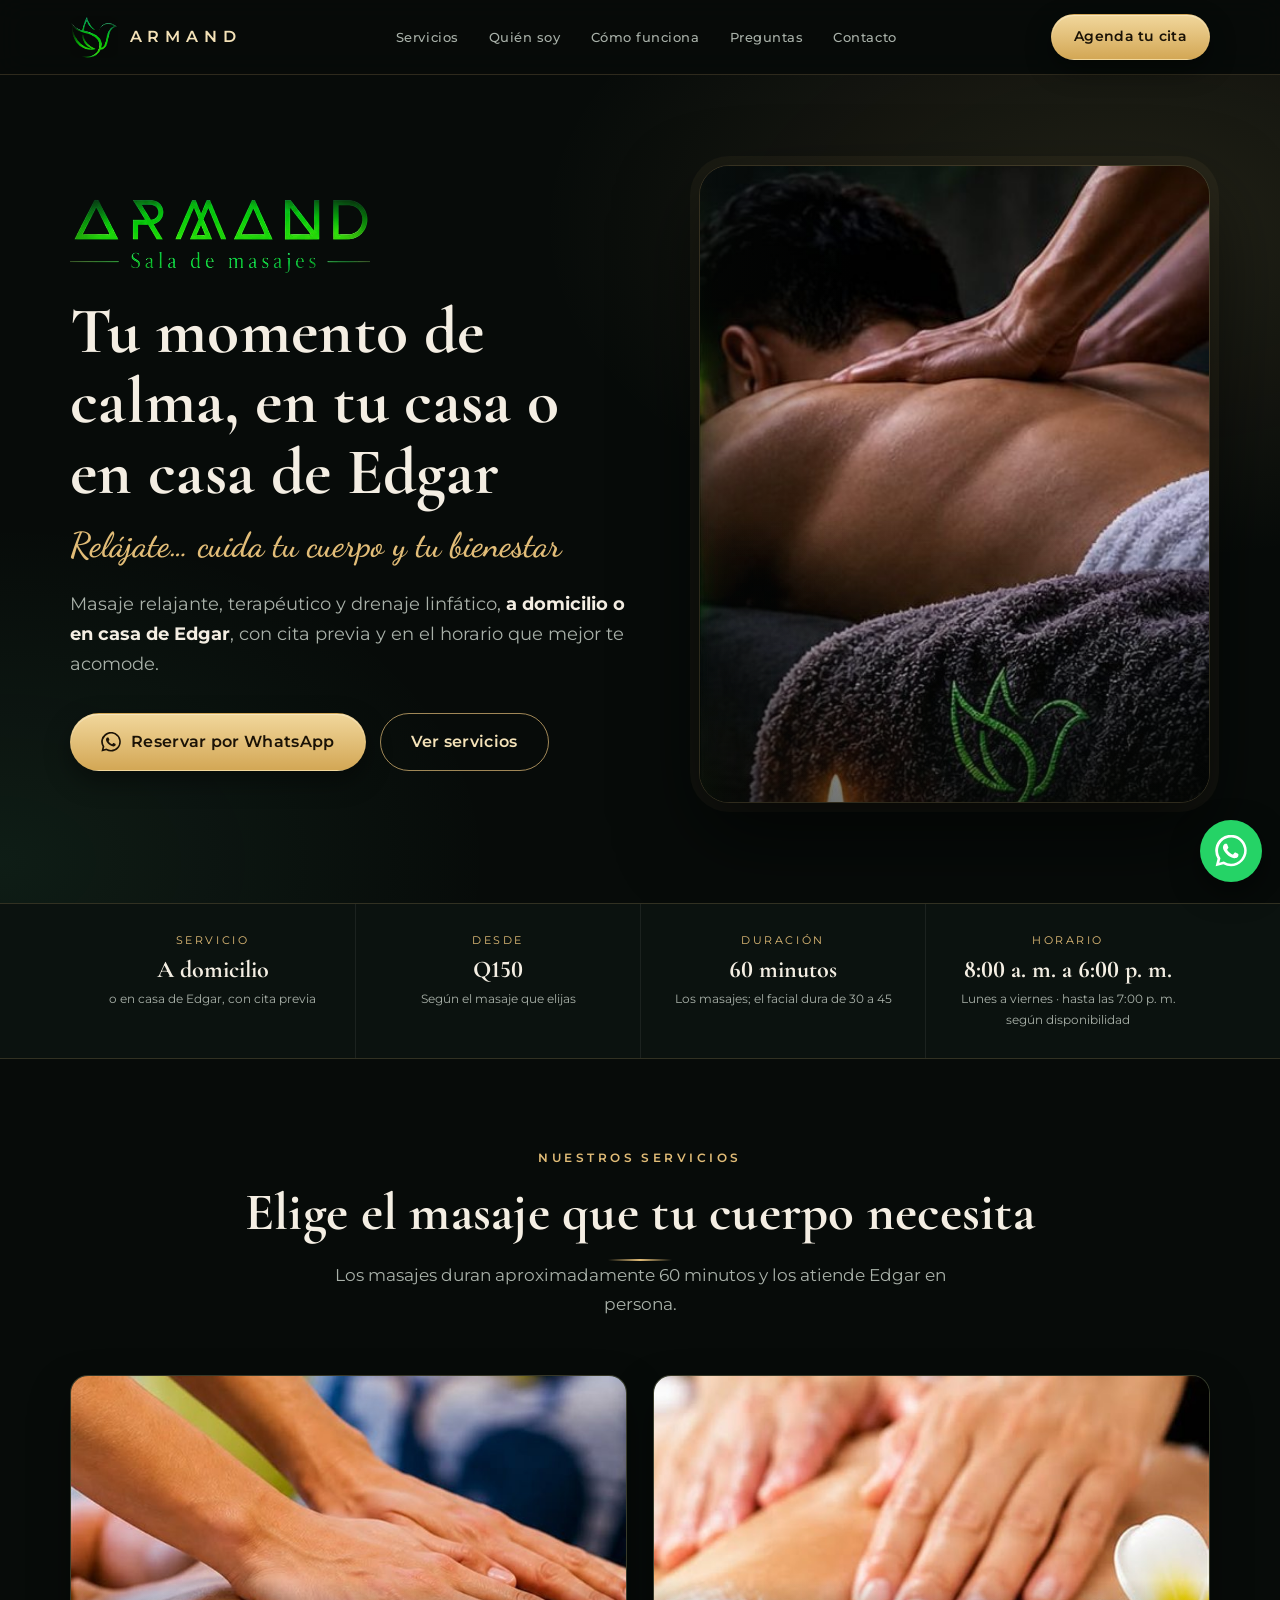
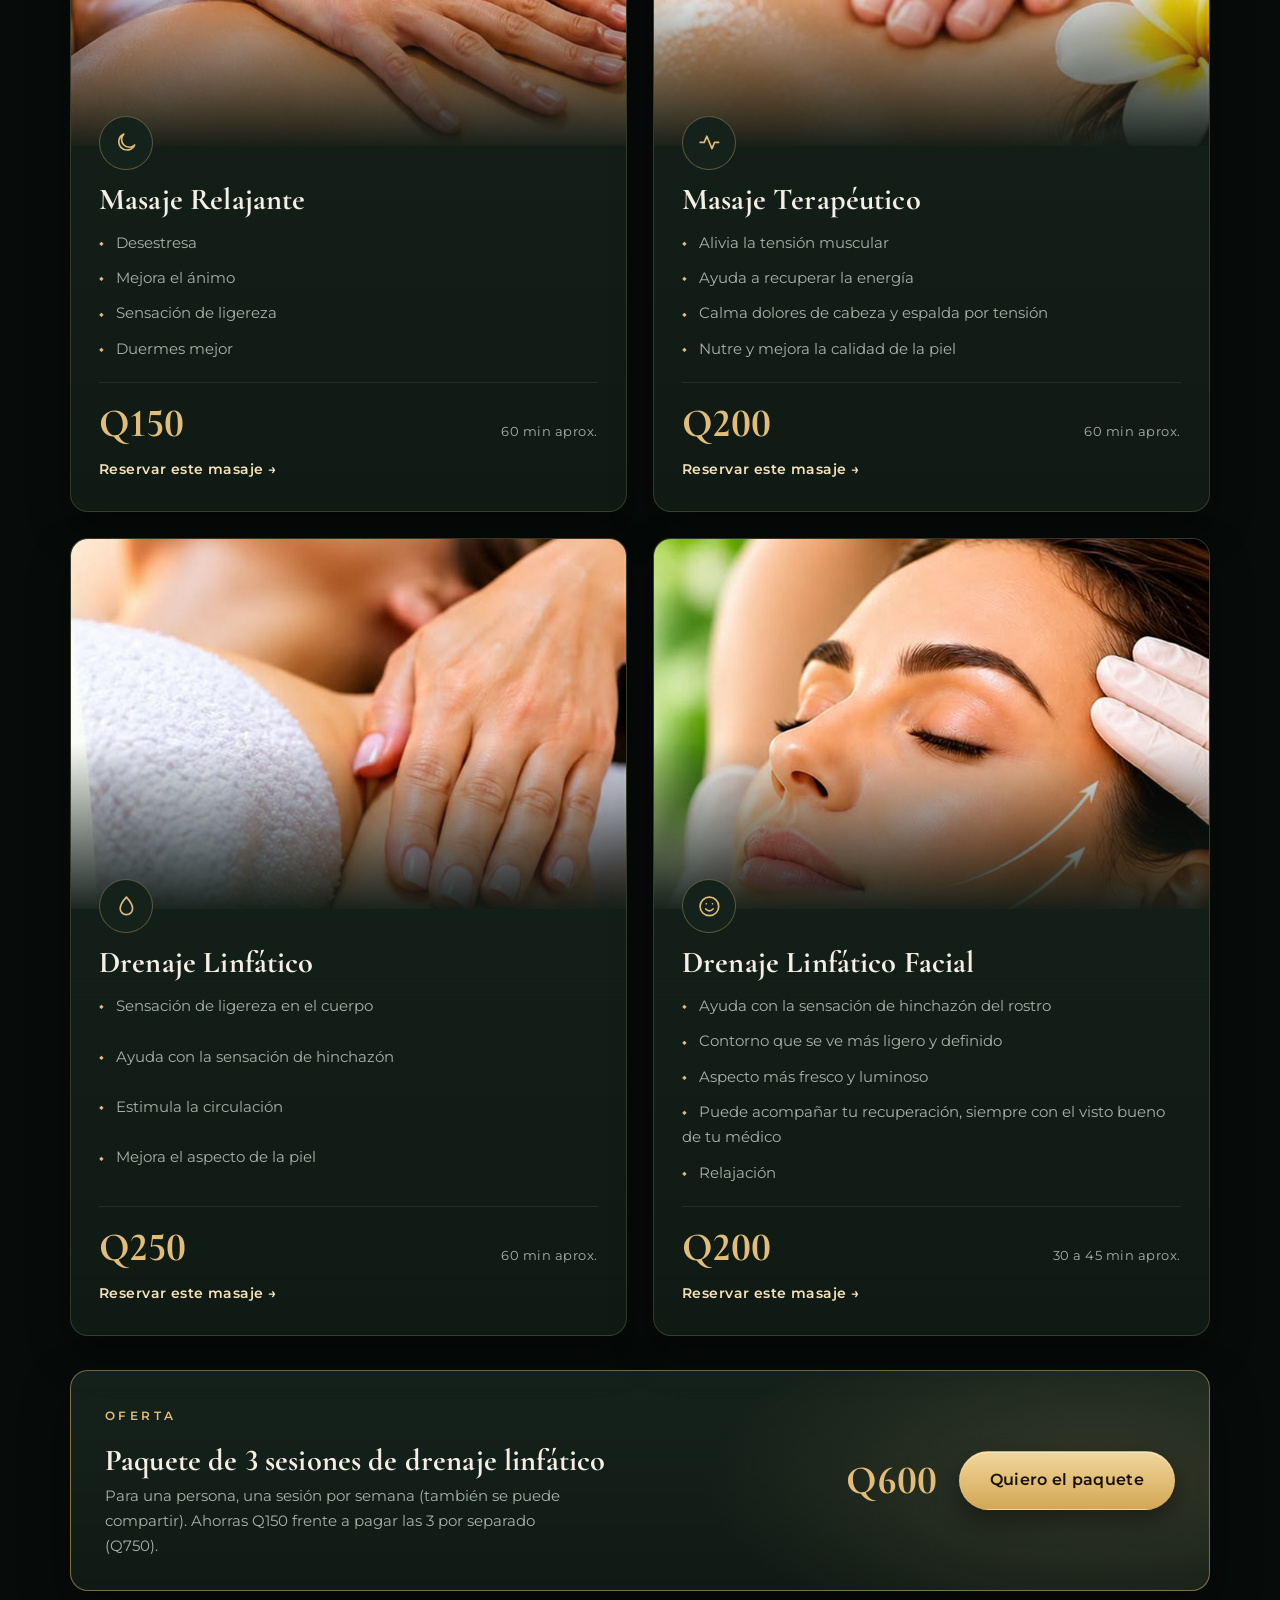
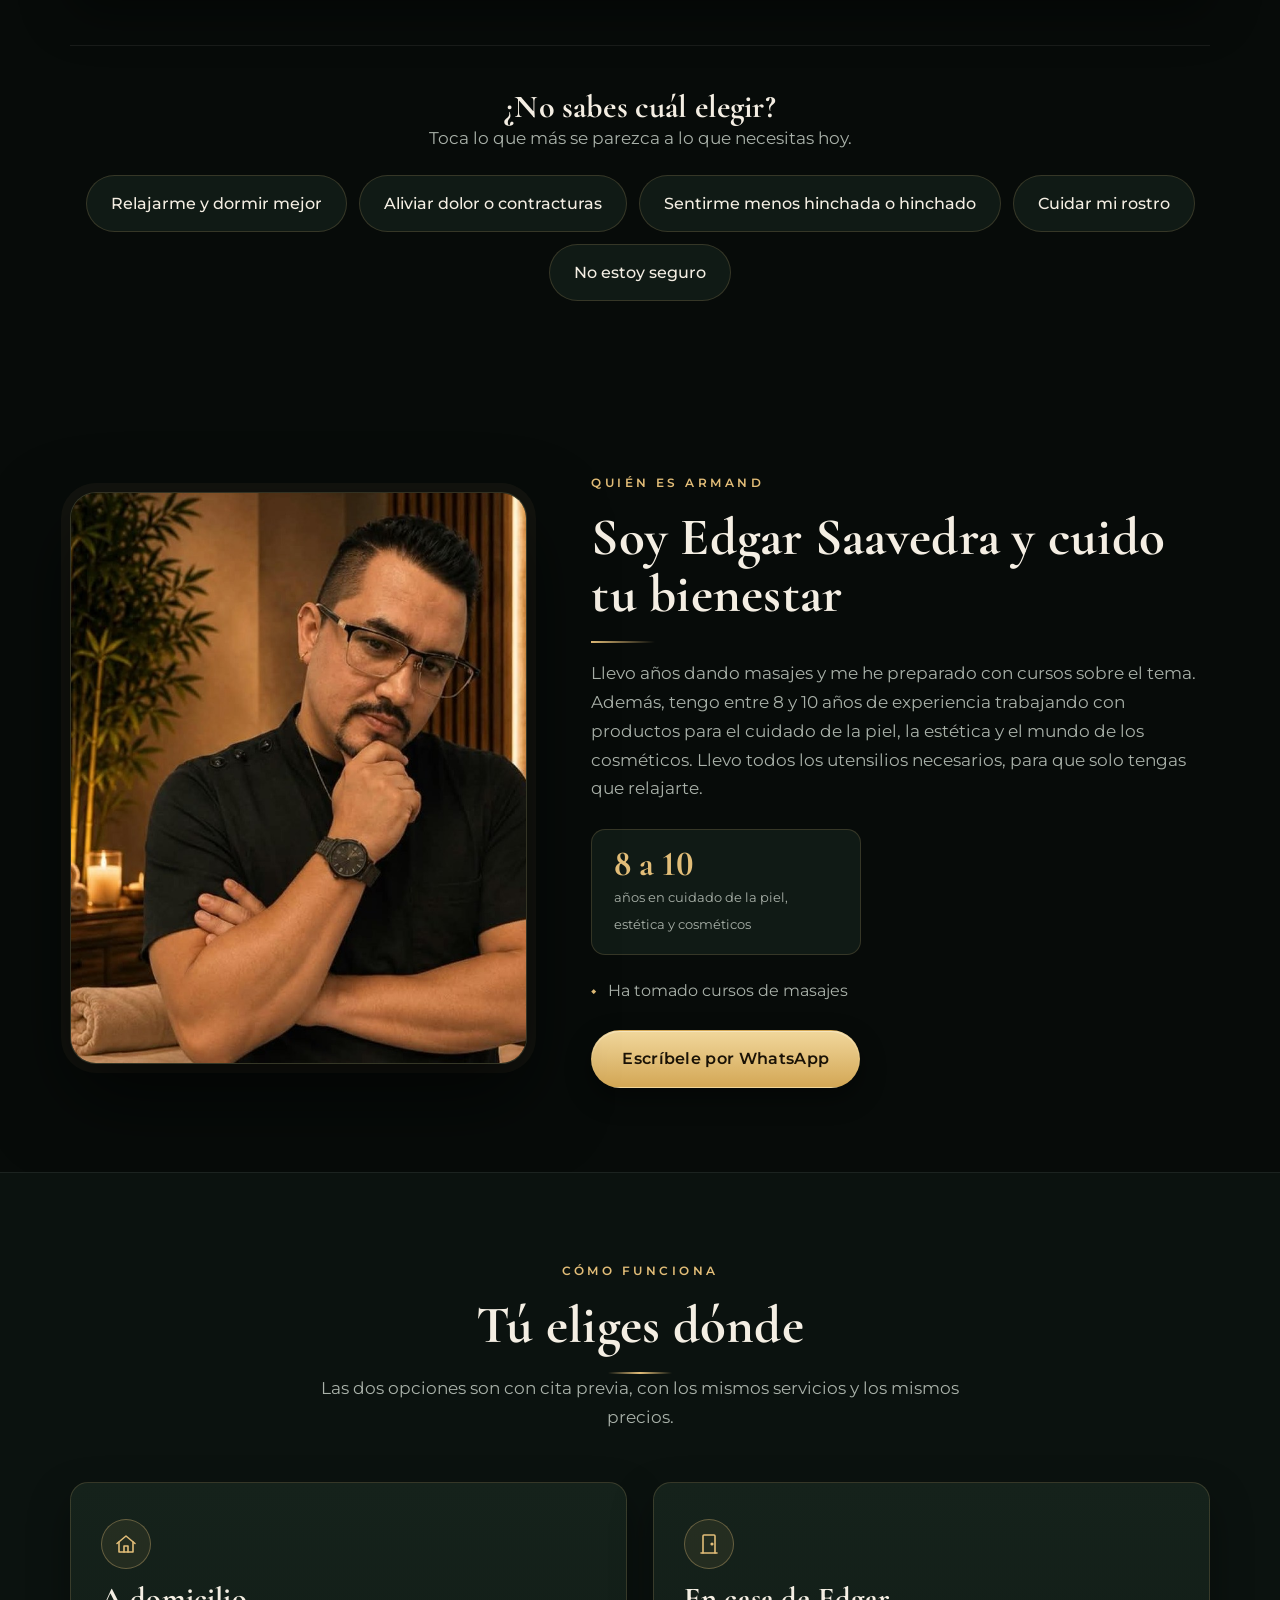
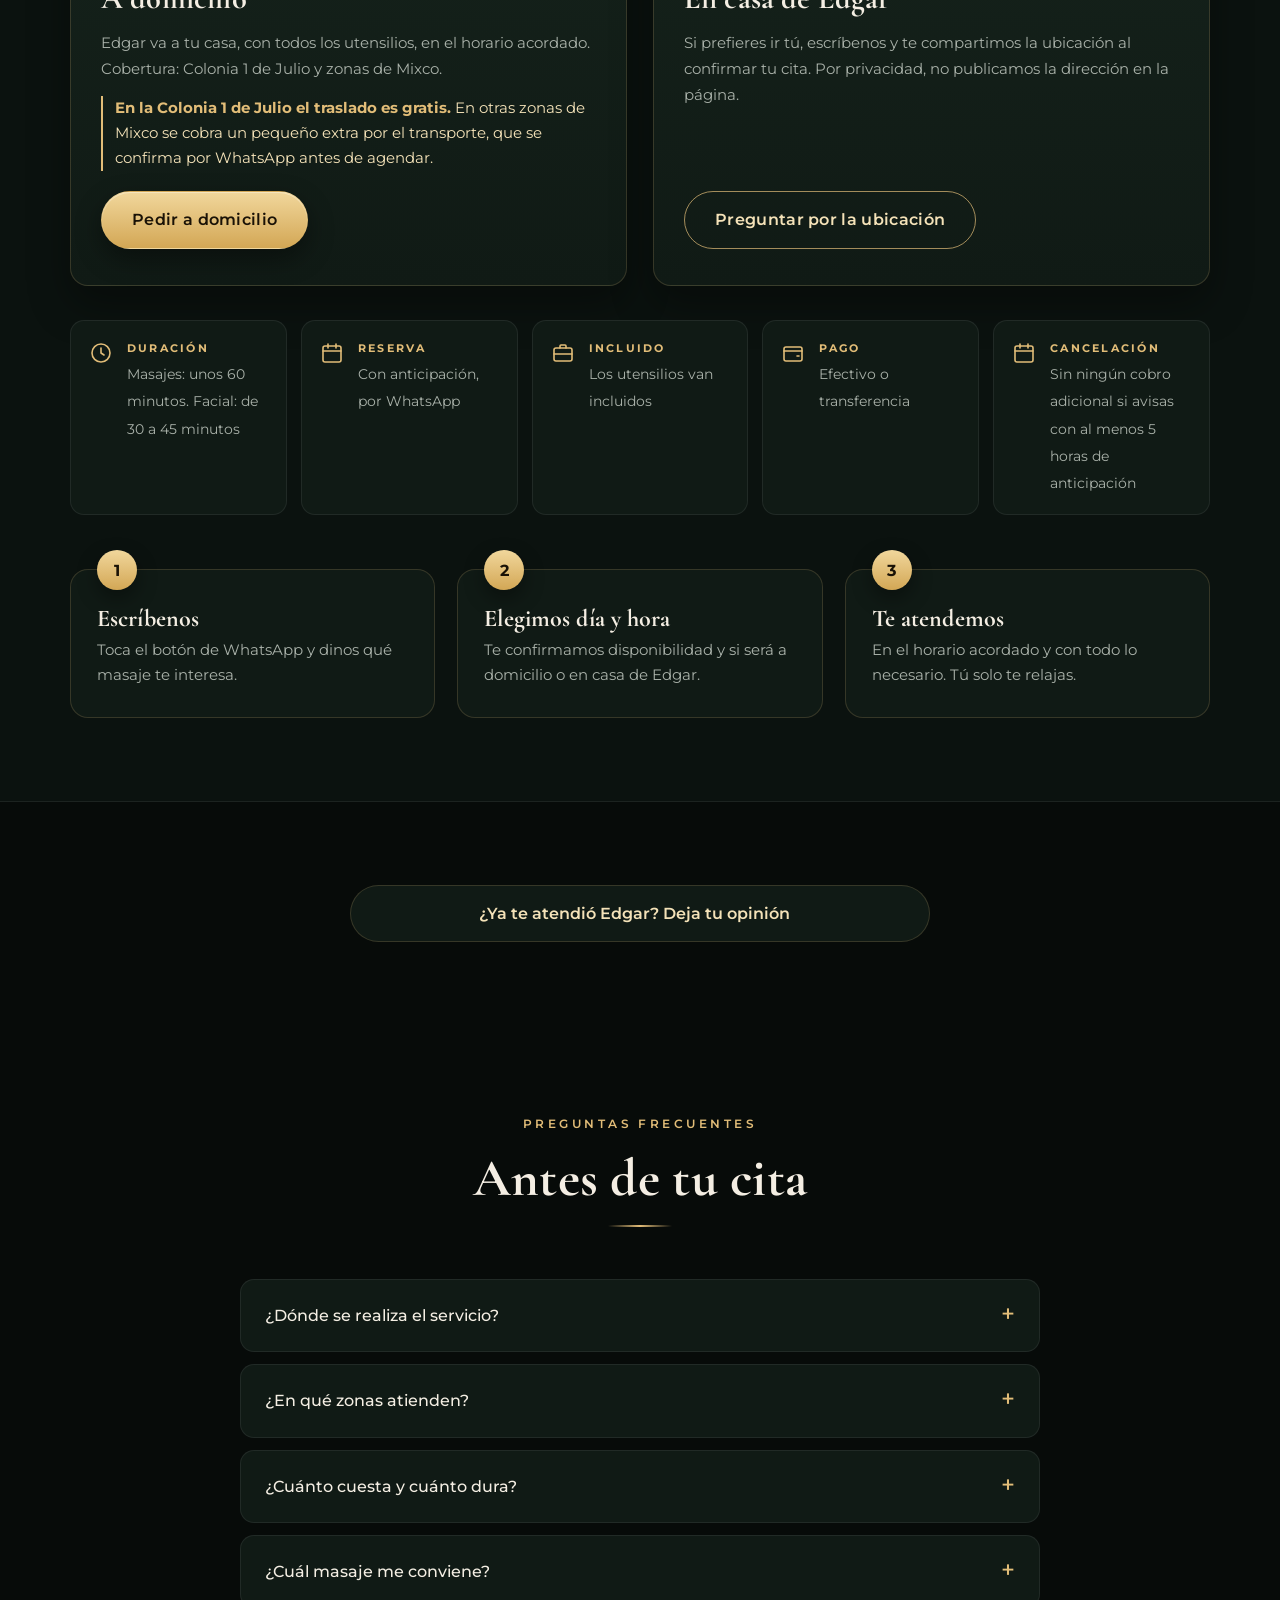
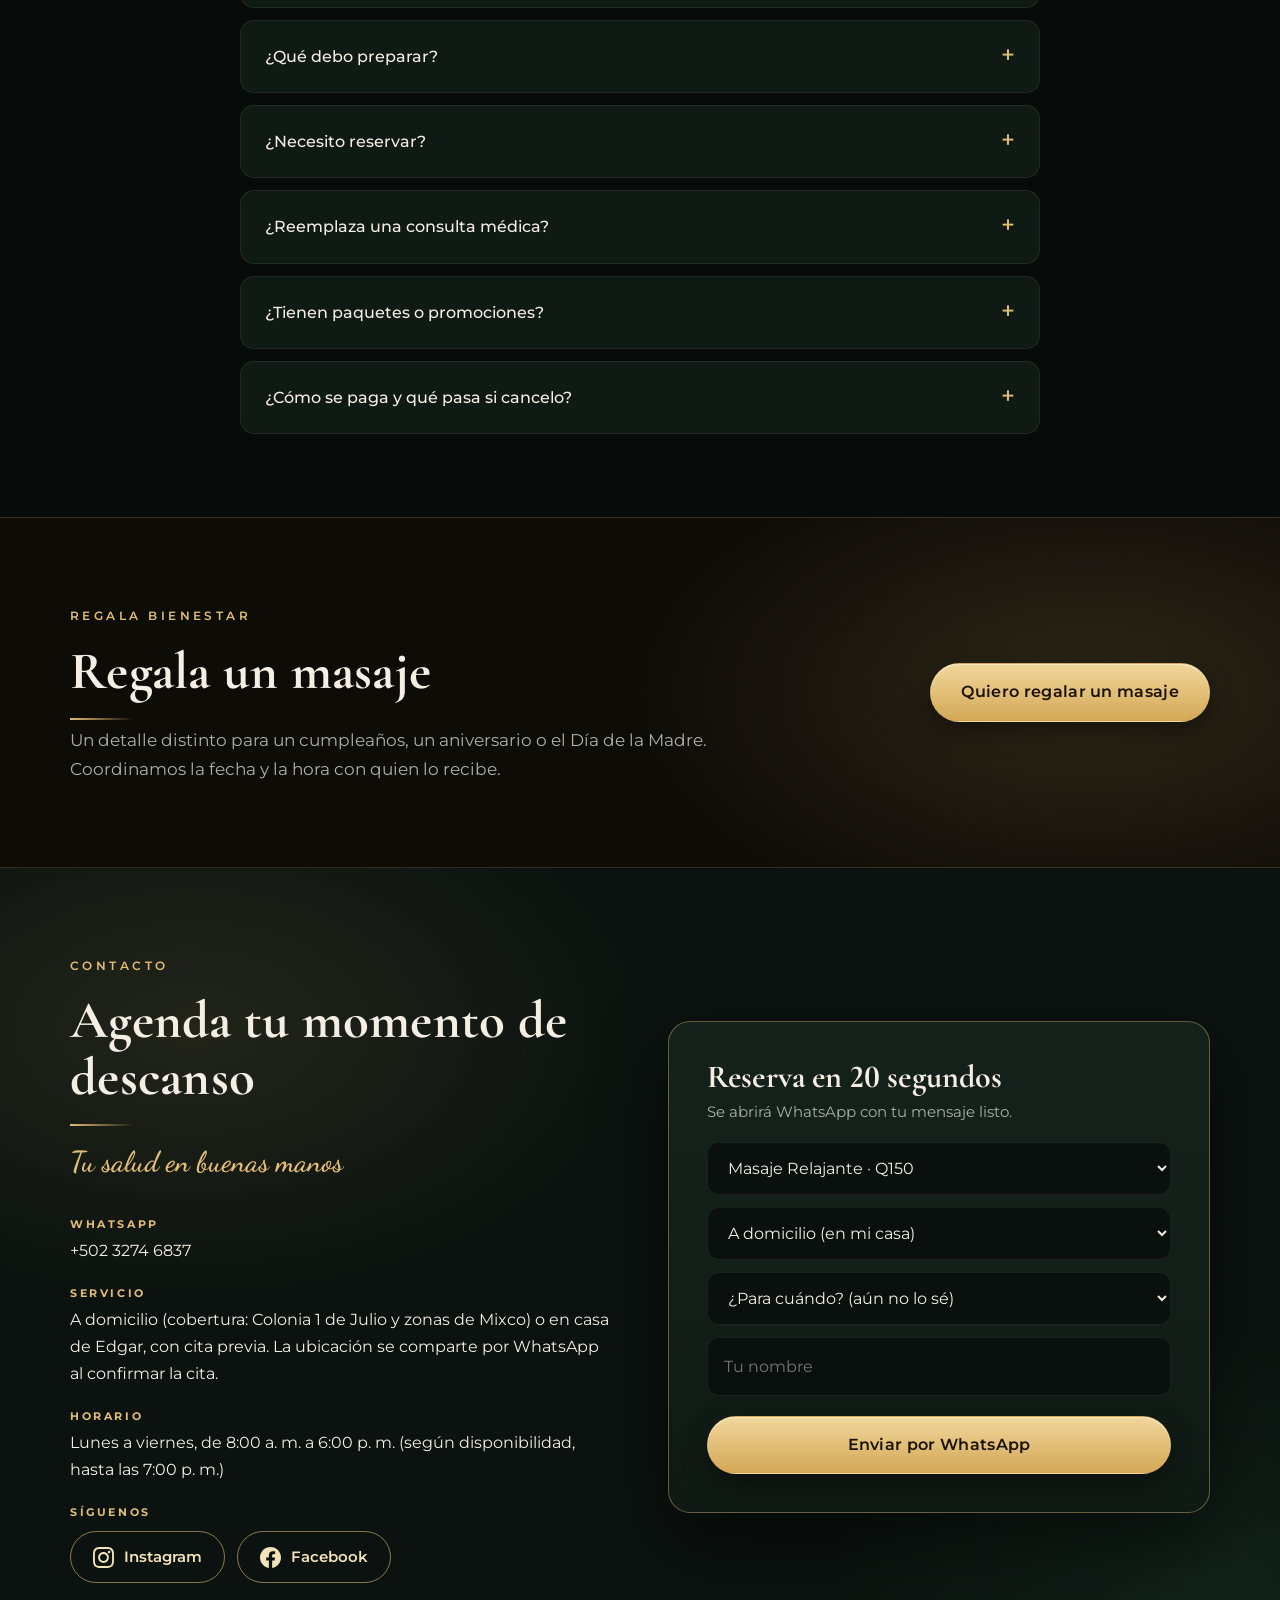
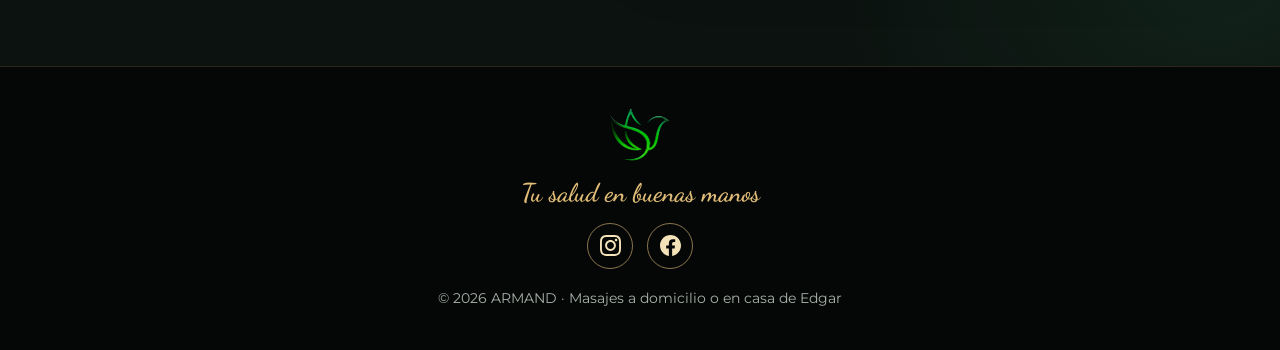
==== index.html @ 1c968908 "Direcciones del sitio para GitHub Pages" ====
<!doctype html>
<html lang="es">
<head>
<meta charset="utf-8">
<meta name="viewport" content="width=device-width, initial-scale=1">
<title>ARMAND | Masajes a domicilio en Mixco y Colonia 1 de Julio</title>
<meta name="description" content="Masaje relajante (Q150), terapéutico (Q200), drenaje linfático (Q250) y facial (Q200), a domicilio o en casa de Edgar, en Colonia 1 de Julio y zonas de Mixco. Con cita previa por WhatsApp.">
<meta name="theme-color" content="#070b09">
<meta property="og:type" content="website">
<meta property="og:title" content="ARMAND · Masajes a domicilio o en casa de Edgar">
<meta property="og:description" content="Relajante, terapéutico y drenaje linfático desde Q150. Colonia 1 de Julio y zonas de Mixco. Reserva por WhatsApp.">
<meta property="og:url" content="https://armandmasajes.github.io/">
<meta property="og:image" content="https://armandmasajes.github.io/fotos/og.jpg">
<meta property="og:image:width" content="1200">
<meta property="og:image:height" content="630">
<meta property="og:image:alt" content="ARMAND, masajes a domicilio o en casa de Edgar">
<meta name="twitter:card" content="summary_large_image">
<link rel="canonical" href="https://armandmasajes.github.io/">
<meta property="og:locale" content="es_GT">
<link rel="icon" href="fotos/logo-ave.png">
<link rel="preconnect" href="https://fonts.googleapis.com">
<link rel="preconnect" href="https://fonts.gstatic.com" crossorigin>
<link href="https://fonts.googleapis.com/css2?family=Cormorant+Garamond:wght@500;600;700&family=Dancing+Script:wght@500;600&family=Montserrat:wght@400;500;600;700&display=swap" rel="stylesheet">
<style>
:root{
  --fondo:#070b09; --fondo-2:#0b120f; --panel:#101a15; --panel-2:#15221b;
  --linea:rgba(226,189,120,.18); --linea-2:rgba(255,255,255,.07);
  --oro:#e2bd78; --oro-2:#b98a4b; --oro-claro:#f4e2b8; --verde:#5fd49a;
  --neon:#e2bd78; /* alias: los acentos ahora son dorados */
  --texto:#f4eee3; --suave:#a9b1a9; --radio:18px;
  --serif:'Cormorant Garamond',Georgia,serif;
}
*{box-sizing:border-box;margin:0;padding:0}
html{scroll-behavior:smooth}
body{font-family:'Montserrat',system-ui,sans-serif;color:var(--texto);background:radial-gradient(1200px 600px at 50% -10%,rgba(95,212,154,.07),transparent 60%),var(--fondo);line-height:1.7;-webkit-font-smoothing:antialiased}
img{max-width:100%;display:block}
a{color:inherit;text-decoration:none}
h1,h2,h3{font-family:var(--serif);font-weight:700;line-height:1.08;letter-spacing:.005em;color:var(--texto)}
h1{font-size:clamp(2.5rem,5.2vw,4.1rem)}
h2{font-size:clamp(2.1rem,4.6vw,3.3rem)}
h3{font-size:1.65rem}
.script{font-family:'Dancing Script',cursive;font-weight:600;color:var(--oro)}
.wrap{width:min(1140px,100% - 40px);margin-inline:auto}
section{padding:clamp(48px,6.5vw,84px) 0;position:relative}
.eyebrow{display:inline-block;font-size:.72rem;letter-spacing:.3em;text-transform:uppercase;color:var(--oro);font-weight:600;margin-bottom:16px}
.lead{color:var(--suave);font-size:1.06rem;max-width:58ch}
.centro{text-align:center}.centro .lead{margin-inline:auto}
h2::after{content:"";display:block;width:64px;height:2px;background:linear-gradient(90deg,var(--oro),transparent);margin-top:18px}
.centro h2::after{margin-inline:auto;background:linear-gradient(90deg,transparent,var(--oro),transparent)}

/* Botones */
.btn{display:inline-flex;align-items:center;gap:10px;padding:15px 30px;border-radius:999px;font-weight:600;font-size:.98rem;letter-spacing:.02em;border:1.5px solid transparent;cursor:pointer;transition:transform .2s,box-shadow .25s,background .2s,color .2s;font-family:inherit}
.btn:hover{transform:translateY(-2px)}
.btn-neon,.btn-gold{background:linear-gradient(180deg,#f1d79c,#d3a755);color:#1a1206;box-shadow:0 10px 26px rgba(0,0,0,.4),inset 0 1px 0 rgba(255,255,255,.35)}
.btn-neon:hover,.btn-gold:hover{box-shadow:0 14px 32px rgba(226,189,120,.3),inset 0 1px 0 rgba(255,255,255,.35)}
.btn-line{border-color:rgba(226,189,120,.7);color:var(--oro-claro);background:transparent}
.btn-line:hover{background:rgba(226,189,120,.12)}
.btn svg{width:20px;height:20px;fill:currentColor}

/* Encabezado */
header{position:sticky;top:0;z-index:50;background:rgba(7,11,9,.86);backdrop-filter:blur(14px);border-bottom:1px solid var(--linea)}
.nav{display:flex;align-items:center;justify-content:space-between;height:74px}
.marca{display:flex;align-items:center;gap:12px}
.marca img{height:42px;width:auto}
.marca b{font-size:1rem;font-weight:600;letter-spacing:.36em;color:var(--oro-claro)}
nav ul{display:flex;gap:30px;list-style:none;font-size:.84rem;font-weight:500;letter-spacing:.04em}
nav a{color:var(--suave);transition:color .2s}
nav a:hover{color:var(--oro-claro)}
.nav .btn{padding:10px 22px;font-size:.85rem}
nav a{white-space:nowrap}
@media(max-width:1120px){nav ul{display:none}}
@media(max-width:860px){.marca b{font-size:.9rem}}

/* Hero */
.hero{overflow:hidden;padding-top:clamp(48px,7vw,100px);padding-bottom:clamp(56px,8vw,100px);background:
  radial-gradient(900px 520px at 88% 18%,rgba(226,189,120,.13),transparent 65%),
  radial-gradient(700px 480px at 0% 95%,rgba(95,212,154,.09),transparent 70%),var(--fondo)}
.hero-grid{display:grid;grid-template-columns:1.05fr .95fr;gap:clamp(32px,5vw,72px);align-items:center}
.hero .nombre,.marca img,footer img{mix-blend-mode:screen;filter:brightness(.82) contrast(1.5);-webkit-mask-image:radial-gradient(ellipse 72% 72% at 50% 50%,#000 55%,transparent 100%);mask-image:radial-gradient(ellipse 72% 72% at 50% 50%,#000 55%,transparent 100%)}
.hero .nombre{width:min(300px,72%);margin-bottom:20px}
.hero h1{margin-bottom:16px}
.hero .script{font-size:clamp(1.5rem,3.2vw,2.15rem);line-height:1.25;margin:0 0 22px}
.hero .lead{margin-bottom:34px;font-size:1.1rem}
.cta-row{display:flex;flex-wrap:wrap;gap:14px}
.hero-foto{position:relative;border-radius:30px;overflow:hidden;border:1px solid var(--linea);box-shadow:0 34px 80px rgba(0,0,0,.6),0 0 0 9px rgba(226,189,120,.05);aspect-ratio:4/5}
.hero-foto img{width:100%;height:100%;object-fit:cover;object-position:center top}
.hero-foto::after{content:"";position:absolute;inset:0;background:linear-gradient(180deg,transparent 55%,rgba(7,11,9,.55)),linear-gradient(90deg,rgba(7,11,9,.4),transparent 30%)}
@media(max-width:860px){.hero-grid{grid-template-columns:1fr}.hero-foto{max-width:440px;margin-inline:auto;aspect-ratio:1/1}
  .hero{padding-top:28px}.hero .nombre{width:170px;margin-bottom:10px}.hero h1{font-size:2.15rem;margin-bottom:10px}
  .hero .script{font-size:1.35rem;margin-bottom:12px}.hero .lead{font-size:1rem;margin-bottom:22px}}

/* Franja de datos clave */
.franja{padding:0;background:var(--fondo-2);border-block:1px solid var(--linea)}
.franja-grid{display:grid;grid-template-columns:repeat(4,1fr)}
.franja-item{padding:28px 20px;text-align:center;border-left:1px solid var(--linea-2)}
.franja-item:first-child{border-left:0}
.franja-item small{display:block;font-size:.66rem;letter-spacing:.24em;text-transform:uppercase;color:var(--oro);margin-bottom:6px}
.franja-item b{display:block;font-family:var(--serif);font-size:1.5rem;font-weight:700;color:var(--texto);line-height:1.15}
.franja-item span{display:block;font-size:.78rem;color:var(--suave);margin-top:4px}
/* números normales (no de "libro antiguo") en la tipografía de títulos */
h1,h2,h3,.precio,.franja-item b,.ben .n,.ben b,.res-num,.quien-datos b,.resena p{font-variant-numeric:lining-nums;font-feature-settings:"lnum" 1}
@media(max-width:760px){.franja-grid{grid-template-columns:repeat(2,1fr)}.franja-item:nth-child(3){border-left:0}.franja-item:nth-child(n+3){border-top:1px solid var(--linea-2)}}

/* Servicios */
.servicios{display:grid;grid-template-columns:repeat(auto-fit,minmax(290px,1fr));gap:26px;margin-top:56px;text-align:left}
.card{background:linear-gradient(180deg,var(--panel-2),var(--panel));border:1px solid var(--linea);border-radius:var(--radio);padding:36px 30px;display:flex;flex-direction:column;gap:14px;box-shadow:0 18px 40px rgba(0,0,0,.35);transition:transform .3s,box-shadow .3s,border-color .3s}
.card:hover{transform:translateY(-6px);border-color:rgba(226,189,120,.55);box-shadow:0 28px 56px rgba(0,0,0,.5)}
.card .ico{width:54px;height:54px;border-radius:50%;background:rgba(226,189,120,.08);border:1px solid rgba(226,189,120,.35);display:grid;place-items:center;font-size:1.5rem}
.card h3{font-size:1.9rem}
.card ul{list-style:none;display:grid;gap:10px;color:var(--suave);font-size:.93rem;flex:1}
.card li::before{content:"◆";color:var(--oro);font-size:.5rem;margin-right:12px;vertical-align:middle}
.pie-card{display:flex;align-items:flex-end;justify-content:space-between;gap:12px;border-top:1px solid var(--linea-2);padding-top:20px;margin-top:6px}
.precio{font-family:var(--serif);font-size:2.5rem;font-weight:700;color:var(--oro);line-height:1}
.dur{font-size:.8rem;color:var(--suave);letter-spacing:.04em}
.card .reservar{color:var(--oro-claro);font-weight:600;font-size:.9rem;letter-spacing:.03em}
.card .reservar:hover{color:var(--oro)}
.nota{margin-top:34px;color:var(--suave);font-size:.92rem}

/* Dónde te atendemos */
.donde-grid{display:grid;grid-template-columns:repeat(auto-fit,minmax(300px,1fr));gap:26px;margin-top:50px;text-align:left}
.donde-grid .card p{color:var(--suave);font-size:.95rem;flex:1}
.donde-grid .btn{align-self:flex-start;margin-top:6px}
/* Selector, regalo */
[hidden]{display:none !important}
.sr{position:absolute;width:1px;height:1px;overflow:hidden;clip:rect(0 0 0 0);white-space:nowrap}
.oculto{position:absolute;left:-9999px;height:0;overflow:hidden}
.suave{color:var(--suave)}
.eyebrow-oro{color:var(--oro)}
.quiz{background:var(--fondo-2);border-block:1px solid var(--linea-2)}
.quiz-opciones{display:flex;flex-wrap:wrap;gap:12px;justify-content:center;margin-top:34px}
.quiz-btn{font:inherit;font-weight:500;color:var(--texto);background:var(--panel);border:1px solid var(--linea);border-radius:999px;padding:14px 24px;cursor:pointer;transition:border-color .2s,background .2s,color .2s,transform .2s}
.quiz-btn:hover{border-color:var(--oro);transform:translateY(-2px)}
.quiz-btn[aria-pressed="true"]{background:rgba(226,189,120,.14);border-color:var(--oro);color:var(--oro-claro)}
.quiz-resultado{max-width:540px;margin:32px auto 0;text-align:left;background:linear-gradient(180deg,var(--panel-2),var(--panel));border:1px solid rgba(226,189,120,.45);border-radius:var(--radio);padding:30px;display:grid;gap:12px;box-shadow:0 24px 50px rgba(0,0,0,.45)}
.q-rec{font-size:.7rem;letter-spacing:.26em;text-transform:uppercase;color:var(--oro);font-weight:600}
.quiz-resultado h3{font-size:2rem}
.quiz-resultado p,.quiz-resultado small{color:var(--suave)}
.quiz-resultado small{font-size:.8rem}
.quiz-resultado .btn{justify-self:start}
.regalo{background:radial-gradient(700px 380px at 85% 50%,rgba(226,189,120,.15),transparent 65%),#0e0c07;border-block:1px solid var(--linea)}
.regalo-caja{display:flex;align-items:center;justify-content:space-between;gap:34px;flex-wrap:wrap}
.regalo-caja .lead{margin-top:6px}

/* Galería */
.galeria{background:linear-gradient(180deg,var(--fondo),#0d0f0a 55%,var(--fondo-2))}
.fotos{display:grid;grid-template-columns:repeat(auto-fit,minmax(250px,1fr));gap:22px;margin-top:50px}
.fotos button{border:1px solid var(--linea);border-radius:var(--radio);overflow:hidden;background:none;cursor:zoom-in;padding:0;box-shadow:0 18px 40px rgba(0,0,0,.4);transition:transform .3s,border-color .3s,box-shadow .3s}
.fotos button:hover{transform:translateY(-5px);border-color:rgba(226,189,120,.55);box-shadow:0 26px 52px rgba(0,0,0,.55)}
.fotos img{width:100%;aspect-ratio:1/1;object-fit:cover}
dialog{border:none;background:transparent;max-width:min(92vw,640px);margin:auto;padding:0}
dialog::backdrop{background:rgba(0,0,0,.9)}
dialog img{width:100%;border-radius:var(--radio);box-shadow:0 0 70px rgba(226,189,120,.25)}
dialog button{position:absolute;top:-14px;right:-6px;width:42px;height:42px;border-radius:50%;border:none;background:var(--oro);color:#1a1206;font-size:1.4rem;font-weight:700;cursor:pointer}

/* Quién es ARMAND (se muestra solo si hay datos) */
.quien-grid{display:grid;grid-template-columns:.85fr 1.15fr;gap:clamp(30px,5vw,72px);align-items:center}
.quien-foto{aspect-ratio:4/5;border-radius:26px;border:1px solid var(--linea);box-shadow:0 34px 80px rgba(0,0,0,.6),0 0 0 9px rgba(226,189,120,.05);background:linear-gradient(160deg,var(--panel),var(--fondo-2));overflow:hidden;position:relative}
.quien-foto img{position:absolute;inset:0;width:100%;height:100%;object-fit:cover}
.quien-datos{display:flex;flex-wrap:wrap;gap:14px;margin-top:26px}
.quien-datos div{background:var(--panel);border:1px solid var(--linea);border-radius:14px;padding:16px 22px;min-width:130px;max-width:270px}
.quien-datos b{display:block;font-family:var(--serif);font-size:2.2rem;color:var(--oro);line-height:1.05}
.quien-datos span{font-size:.8rem;color:var(--suave)}
.quien-lista{list-style:none;margin-top:22px;display:grid;gap:10px;color:var(--suave)}
.quien-lista li::before{content:"◆";color:var(--oro);font-size:.55rem;margin-right:12px;vertical-align:middle}
@media(max-width:860px){.quien-grid{grid-template-columns:1fr}.quien-foto{width:100%;max-width:360px;margin-inline:auto}}

/* Por qué */
.ben-grid{display:grid;grid-template-columns:repeat(auto-fit,minmax(230px,1fr));gap:36px;margin-top:54px;text-align:left}
.ben{padding-top:22px;border-top:1px solid var(--linea)}
.ben .n{font-family:var(--serif);font-size:3rem;font-weight:700;color:var(--oro);line-height:1}
.ben b{display:block;font-family:var(--serif);font-size:1.6rem;margin:10px 0 6px}
.ben p{font-size:.93rem;color:var(--suave)}

/* Pasos */
#como{background:var(--fondo-2);border-block:1px solid var(--linea-2)}
.pasos{display:grid;grid-template-columns:repeat(auto-fit,minmax(240px,1fr));gap:28px;margin-top:56px;text-align:left;counter-reset:p}
.paso{position:relative;padding:36px 26px 28px;background:var(--panel);border:1px solid var(--linea);border-radius:var(--radio)}
.paso::before{counter-increment:p;content:counter(p);position:absolute;top:-20px;left:26px;width:40px;height:40px;border-radius:50%;background:linear-gradient(180deg,#f1d79c,#d3a755);color:#1a1206;display:grid;place-items:center;font-weight:700;box-shadow:0 8px 20px rgba(0,0,0,.4)}
.paso h3{font-size:1.5rem;margin-bottom:6px}
.paso p{color:var(--suave);font-size:.93rem}

/* Opiniones */
.resumen{display:flex;align-items:center;justify-content:center;gap:18px;margin:34px 0 8px;text-align:left}
.res-num{font-family:var(--serif);font-size:4rem;font-weight:700;color:var(--oro);line-height:1}
.res-estrellas{color:var(--oro);letter-spacing:3px;font-size:1.2rem}
.res-total{color:var(--suave);font-size:.9rem}
.resenas-lista{display:grid;grid-template-columns:repeat(auto-fit,minmax(270px,1fr));gap:20px;margin-top:28px;text-align:left}
.resena{background:var(--panel);border:1px solid var(--linea);border-radius:var(--radio);padding:26px}
.resena p{margin:10px 0;font-family:var(--serif);font-size:1.3rem;line-height:1.35}
.resena small{color:var(--suave)}
.resena-caja{max-width:580px;margin:50px auto 0;background:linear-gradient(180deg,var(--panel-2),var(--panel));border:1px solid var(--linea);border-radius:var(--radio);padding:34px;text-align:left;box-shadow:0 24px 50px rgba(0,0,0,.4)}
.resena-caja h3{font-size:1.9rem}
.resena-caja form{margin-top:20px;display:grid;gap:18px}
.resena-caja fieldset{border:0;padding:0}
.resena-caja legend{font-weight:600;font-size:.86rem;letter-spacing:.04em;margin-bottom:8px}
.estrellas-input{display:flex;flex-direction:row-reverse;justify-content:flex-end;gap:4px}
.estrellas-input input{position:absolute;opacity:0;pointer-events:none}
.estrellas-input label{font-size:2.3rem;line-height:1;color:#35403a;cursor:pointer;transition:color .15s,transform .15s}
.estrellas-input label:hover,.estrellas-input label:hover ~ label,.estrellas-input input:checked ~ label{color:var(--oro)}
.estrellas-input label:hover{transform:scale(1.15)}
.estrellas-input input:focus-visible + label{outline:3px solid var(--oro);outline-offset:3px;border-radius:6px}
.campo{display:grid;gap:6px;font-weight:600;font-size:.86rem;letter-spacing:.04em}
.campo input,.campo textarea{font:inherit;font-weight:400;letter-spacing:0;color:var(--texto);background:#09100d;border:1px solid var(--linea-2);border-radius:12px;padding:14px 16px;resize:vertical;transition:border-color .2s}
.campo input:focus,.campo textarea:focus{outline:none;border-color:var(--oro)}
#resMsg{min-height:1.4em;font-size:.92rem}
#resMsg.ok{color:var(--verde)}
#resMsg.error{color:#ffb4a8}
.resena-caja .btn-line{margin-top:14px}

/* FAQ */
.faq{max-width:800px;margin:52px auto 0;display:grid;gap:12px;text-align:left}
details{background:var(--panel);border:1px solid var(--linea-2);border-radius:14px;padding:4px 24px;transition:border-color .2s}
details[open],details:hover{border-color:var(--linea)}
summary{cursor:pointer;font-weight:500;padding:18px 0;list-style:none;display:flex;justify-content:space-between;gap:16px}
summary::-webkit-details-marker{display:none}
summary::after{content:"+";font-size:1.5rem;color:var(--oro);line-height:1}
details[open] summary::after{content:"–"}
details p{padding:0 0 20px;color:var(--suave);font-size:.95rem}

/* Contacto */
.contacto{background:radial-gradient(700px 420px at 15% 20%,rgba(226,189,120,.11),transparent 65%),radial-gradient(600px 400px at 95% 90%,rgba(95,212,154,.08),transparent 65%),var(--fondo-2)}
.contacto-grid{display:grid;grid-template-columns:1fr 1fr;gap:56px;align-items:center}
.datos{display:grid;gap:20px;margin-top:28px}
.datos b{display:block;font-size:.68rem;letter-spacing:.24em;text-transform:uppercase;color:var(--oro);margin-bottom:3px}
.caja-reserva{background:linear-gradient(180deg,var(--panel-2),var(--panel));border:1px solid rgba(226,189,120,.4);border-radius:22px;padding:38px;box-shadow:0 30px 70px rgba(0,0,0,.5)}
.caja-reserva h3{font-size:2rem}
.caja-reserva p{color:var(--suave);font-size:.93rem;margin:6px 0 4px}
.caja-reserva select,.caja-reserva input{width:100%;padding:15px 16px;border-radius:12px;border:1px solid var(--linea-2);background:#09100d;font:inherit;color:var(--texto);margin-top:12px}
.caja-reserva select:focus,.caja-reserva input:focus{outline:none;border-color:var(--oro)}
.caja-reserva .btn{width:100%;justify-content:center;margin-top:20px}
@media(max-width:860px){.contacto-grid{grid-template-columns:1fr}}
.redes-grandes{display:flex;flex-wrap:wrap;gap:12px;margin-top:10px}
.redes-grandes a{display:inline-flex;align-items:center;gap:10px;padding:12px 22px;border:1.5px solid rgba(226,189,120,.6);border-radius:999px;color:var(--oro-claro);font-weight:600;font-size:.95rem;transition:background .2s,color .2s,transform .2s}
.redes-grandes a:hover{background:rgba(226,189,120,.14);transform:translateY(-2px)}
.redes-grandes svg,.redes-pie svg{width:21px;height:21px;fill:currentColor}
.redes-pie{display:flex;justify-content:center;gap:14px;margin:6px 0 18px}
.redes-pie a{width:46px;height:46px;border-radius:50%;border:1.5px solid rgba(226,189,120,.6);color:var(--oro-claro);display:grid;place-items:center;transition:background .2s,transform .2s}
.redes-pie a:hover{background:rgba(226,189,120,.14);transform:translateY(-2px)}

footer{background:#040706;border-top:1px solid var(--linea);padding:40px 0;text-align:center;color:var(--suave);font-size:.85rem}
footer img{height:54px;margin:0 auto 10px}
footer .script{font-size:1.6rem;display:block;margin-bottom:8px}

.flotante{position:fixed;right:18px;bottom:18px;z-index:60;width:62px;height:62px;border-radius:50%;background:#25d366;display:grid;place-items:center;box-shadow:0 10px 28px rgba(0,0,0,.5);transition:transform .2s}
.flotante:hover{transform:scale(1.08)}
.flotante svg{width:32px;height:32px;fill:#fff}

.skip{position:absolute;left:-999px;top:8px;background:var(--oro);color:#1a1206;padding:10px 16px;border-radius:8px;z-index:100;font-weight:600}
.skip:focus{left:12px}
.rev{opacity:0;transform:translateY(22px);transition:opacity .7s,transform .7s}
.rev.ok{opacity:1;transform:none}
@media(prefers-reduced-motion:reduce){.rev{opacity:1;transform:none;transition:none}html{scroll-behavior:auto}}
:focus-visible{outline:3px solid var(--oro);outline-offset:3px}

/* ===== Versión 3: íconos de línea, tarjetas con foto, secciones nuevas ===== */
.i{width:1em;height:1em;fill:none;stroke:currentColor;stroke-width:1.6;stroke-linecap:round;stroke-linejoin:round;flex:none}
.card .ico{color:var(--oro);font-size:1.55rem}
.serv-card{padding:0;overflow:hidden;gap:0}
.serv-card .foto{aspect-ratio:16/10;overflow:hidden;position:relative;background:var(--panel)}
.serv-card .foto img{width:100%;height:100%;object-fit:cover;transition:transform .6s}
.serv-card:hover .foto img{transform:scale(1.04)}
.serv-card .foto::after{content:"";position:absolute;inset:0;background:linear-gradient(180deg,transparent 55%,rgba(16,26,21,.95))}
.serv-card .cuerpo{padding:0 28px 30px;display:flex;flex-direction:column;gap:14px;flex:1}
.serv-card .ico{margin-top:-30px;position:relative;z-index:1;background:var(--panel-2)}
.donde-grid .card p.traslado{flex:0;color:var(--oro-claro);font-size:.92rem;border-left:2px solid var(--oro);padding-left:12px}
.donde-grid .card p.traslado b{color:var(--oro)}
@media(min-width:900px){.servicios{grid-template-columns:repeat(2,1fr)}.serv-card .foto{aspect-ratio:3/2}}
.paquete{display:flex;align-items:center;justify-content:space-between;gap:28px;flex-wrap:wrap;margin-top:34px;padding:30px 34px;text-align:left;border-radius:var(--radio);border:1px solid rgba(226,189,120,.5);background:radial-gradient(600px 260px at 90% 50%,rgba(226,189,120,.16),transparent 65%),linear-gradient(180deg,var(--panel-2),var(--panel));box-shadow:0 22px 50px rgba(0,0,0,.4)}
.paquete h3{font-size:1.9rem;margin:2px 0 6px}
.paquete p{color:var(--suave);font-size:.93rem;max-width:46ch}
.paquete-der{display:flex;align-items:center;gap:22px;flex-wrap:wrap}
@media(max-width:760px){.paquete{padding:24px 22px}.paquete-der{width:100%;justify-content:space-between}.paquete-der .btn{padding:13px 22px}}
.precio.sin-precio{font-size:1.9rem;padding-bottom:4px}
.mini-quiz{margin-top:54px;padding-top:44px;border-top:1px solid var(--linea-2)}
.mini-quiz h3{font-size:2rem}
.mini-quiz .quiz-opciones{margin-top:22px}
.tranq{display:grid;grid-template-columns:repeat(auto-fit,minmax(220px,1fr));gap:16px;margin-top:46px;text-align:left}
.tranq div{padding:22px 22px 20px;border:1px solid var(--linea);border-radius:14px;background:var(--panel)}
.tranq .i{font-size:1.7rem;color:var(--oro);margin-bottom:10px}
.tranq b{display:block;font-family:var(--serif);font-size:1.35rem;line-height:1.15;margin-bottom:4px}
.tranq p{font-size:.88rem;color:var(--suave);line-height:1.55}
.donde-grid .ico-linea{width:50px;height:50px;border-radius:50%;border:1px solid rgba(226,189,120,.35);background:rgba(226,189,120,.08);display:grid;place-items:center;color:var(--oro);font-size:1.5rem}
.pasos-mini{display:grid;grid-template-columns:repeat(auto-fit,minmax(220px,1fr));gap:22px;margin-top:54px;text-align:left;counter-reset:p}
.practicos{display:grid;grid-template-columns:repeat(auto-fit,minmax(215px,1fr));gap:14px;margin-top:34px;text-align:left}
.pr{display:flex;gap:14px;align-items:flex-start;padding:18px;border:1px solid var(--linea-2);border-radius:14px;background:var(--panel)}
.pr .i{font-size:1.5rem;color:var(--oro);margin-top:2px}
.pr b{display:block;font-size:.7rem;letter-spacing:.2em;text-transform:uppercase;color:var(--oro);margin-bottom:2px}
.pr span{font-size:.9rem;color:var(--suave);line-height:1.5}
#calendario{background:var(--fondo-2);border-block:1px solid var(--linea-2)}
.cal-frame{width:100%;height:540px;border:1px solid var(--linea);border-radius:var(--radio);background:#fff;margin-top:34px}
.quien-video{margin-top:26px;width:100%;max-width:420px;border-radius:var(--radio);border:1px solid var(--linea);background:#000}
.hero-foto video{width:100%;height:100%;object-fit:cover;object-position:center top}
.opina{max-width:580px;margin:0 auto;text-align:left}
.opina>summary{justify-content:center;gap:12px;align-items:center;font-weight:600;color:var(--oro-claro);background:var(--panel);border:1px solid var(--linea);border-radius:999px;padding:14px 26px;cursor:pointer}
.opina>summary::after{content:"";}
.opina[open]>summary{margin-bottom:26px}
details.opina{background:none;border:0;padding:0}
.opina .resena-caja{margin-top:0}
.barra-movil{display:none}
@media(max-width:760px){
  .flotante{display:none}
  .barra-movil{display:flex;position:fixed;left:0;right:0;bottom:0;z-index:60;gap:12px;align-items:center;padding:10px 16px calc(10px + env(safe-area-inset-bottom));background:rgba(7,11,9,.95);backdrop-filter:blur(12px);border-top:1px solid var(--linea)}
  .barra-movil .btn{flex:1;justify-content:center;padding:14px 18px;font-size:.95rem}
  .barra-movil small{display:block;font-size:.72rem;color:var(--suave);line-height:1.25}
  .barra-movil small b{display:block;color:var(--oro-claro);font-size:.95rem;font-family:var(--serif)}
  footer{padding-bottom:96px}
  .cal-frame{height:460px}
}
@media(max-width:760px){
  .serv-card .foto{aspect-ratio:5/4}
  .serv-card .cuerpo{padding:0 22px 24px}
  .tranq{grid-template-columns:1fr 1fr;gap:10px;margin-top:28px}
  .tranq div{padding:16px 14px}.tranq b{font-size:1.1rem}.tranq p{font-size:.8rem}
  .quien-foto{max-width:250px}
  #quien .wrap.centro{margin-top:44px !important}
  .practicos{grid-template-columns:1fr 1fr;gap:10px;margin-top:26px}
  .pr{padding:14px;flex-direction:column;gap:6px}
  .pr.largo{grid-column:1 / -1;flex-direction:row;gap:14px}
  .pr span{font-size:.85rem;line-height:1.45}
  .pasos-mini{gap:30px;margin-top:44px}.paso{padding:28px 22px 20px}
  .donde-grid{gap:16px;margin-top:32px}
  .card{padding:26px 22px}
  .card.serv-card{padding:0}
  .caja-reserva{padding:26px 20px}
  .contacto-grid{gap:34px}
  section{padding:40px 0}
  .hero-foto{aspect-ratio:4/3 !important}
  .card ul{gap:6px;font-size:.88rem}
  .serv-card .cuerpo{gap:10px}
  .pie-card{padding-top:14px}
  .precio{font-size:2.1rem}
  .quiz-opciones{gap:8px;margin-top:20px}
  .quiz-btn{padding:10px 16px;font-size:.88rem}
  .pasos-mini{gap:10px;margin-top:26px}
  .pasos-mini .paso{padding:14px 16px 14px 66px}
  .pasos-mini .paso::before{top:50%;left:16px;transform:translateY(-50%);width:34px;height:34px}
  .pasos-mini .paso h3{font-size:1.2rem;margin-bottom:2px}
  .pasos-mini .paso p{font-size:.85rem;line-height:1.45}
  .paquete{margin-top:24px}
  .paquete h3{font-size:1.6rem}
  .paquete-der{flex-wrap:nowrap;gap:14px}
  .lead{font-size:1rem}
  .mini-quiz{margin-top:38px;padding-top:30px}
  .franja-item{padding:18px 10px}
  summary{padding:14px 0}
  .regalo-caja{gap:20px}
}
.btn:focus-visible,.quiz-btn:focus-visible,summary:focus-visible{outline:3px solid var(--oro-claro);outline-offset:3px}
</style>
</head>
<body>
<a class="skip" href="#inicio">Saltar al contenido</a>

<header>
  <div class="wrap nav">
    <a href="#inicio" class="marca" aria-label="ARMAND, inicio"><img src="fotos/logo-ave.png" alt=""><b>ARMAND</b></a>
    <nav aria-label="Principal">
      <ul id="navLista">
        <li><a href="#servicios">Servicios</a></li>
        <li><a href="#como">Cómo funciona</a></li>
        <li><a href="#faq">Preguntas</a></li>
        <li><a href="#contacto">Contacto</a></li>
      </ul>
    </nav>
    <a class="btn btn-neon wa-link" href="#">Agenda tu cita</a>
  </div>
</header>

<main id="inicio">
<section class="hero">
  <div class="wrap hero-grid">
    <div>
      <img class="nombre" src="fotos/logo-nombre.png" alt="ARMAND, sala de masajes">
      <h1>Tu momento de calma, en tu casa o en casa de Edgar</h1>
      <p class="script">Relájate… cuida tu cuerpo y tu bienestar</p>
      <p class="lead">Masaje relajante, terapéutico y drenaje linfático, <b style="color:var(--texto)">a domicilio o en casa de Edgar</b>, con cita previa y en el horario que mejor te acomode.</p>
      <div class="cta-row">
        <a class="btn btn-neon wa-link" href="#"><svg viewBox="0 0 24 24" aria-hidden="true"><path d="M20.5 3.5A11.8 11.8 0 0 0 1.9 17.8L.5 23.5l5.8-1.5A11.8 11.8 0 0 0 12 23.5c6.5 0 11.8-5.3 11.8-11.8 0-3.2-1.2-6.1-3.3-8.2zM12 21.5c-1.8 0-3.5-.5-5-1.4l-.4-.2-3.4.9.9-3.3-.2-.4a9.8 9.8 0 1 1 8.1 4.4zm5.4-7.3c-.3-.1-1.7-.9-2-1s-.5-.1-.7.1-.8 1-1 1.2-.4.2-.6.1c-.3-.1-1.2-.4-2.3-1.4-.9-.8-1.4-1.7-1.6-2-.2-.3 0-.5.1-.6l.4-.5.3-.5c.1-.2 0-.4 0-.5l-.9-2.1c-.2-.5-.5-.5-.7-.5h-.6c-.2 0-.5.1-.8.4s-1 1-1 2.4 1 2.8 1.2 3c.1.2 2 3.1 4.9 4.3.7.3 1.2.5 1.6.6.7.2 1.3.2 1.8.1.5-.1 1.7-.7 1.9-1.4.2-.7.2-1.2.2-1.4l-.5-.3z"/></svg>Reservar por WhatsApp</a>
        <a class="btn btn-line" href="#servicios">Ver servicios</a>
      </div>
    </div>
    <div class="hero-foto" id="heroFoto"><img src="fotos/hero.jpg" alt="Masaje de espalda con vela y piedras calientes en ARMAND"></div>
  </div>
</section>

<div class="franja" aria-label="Datos clave">
  <div class="wrap franja-grid">
    <div class="franja-item"><small>Servicio</small><b>A domicilio</b><span>o en casa de Edgar, con cita previa</span></div>
    <div class="franja-item"><small>Desde</small><b>Q150</b><span>Según el masaje que elijas</span></div>
    <div class="franja-item"><small>Duración</small><b>60 minutos</b><span>Los masajes; el facial dura de 30 a 45</span></div>
    <div class="franja-item"><small>Horario</small><b>8:00 a. m. a 6:00 p. m.</b><span>Lunes a viernes · hasta las 7:00 p. m. según disponibilidad</span></div>
  </div>
</div>

<section id="servicios">
  <div class="wrap centro">
    <span class="eyebrow">Nuestros servicios</span>
    <h2>Elige el masaje que tu cuerpo necesita</h2>
    <p class="lead">Los masajes duran aproximadamente 60 minutos y los atiende Edgar en persona.</p>
    <div class="servicios" id="listaServicios"></div>
    <div id="paquetes"></div>

    <div class="mini-quiz">
      <h3>¿No sabes cuál elegir?</h3>
      <p class="lead">Toca lo que más se parezca a lo que necesitas hoy.</p>
      <div class="quiz-opciones" id="quizOpciones" role="group" aria-label="¿Qué necesitas hoy?"></div>
      <div class="quiz-resultado" id="quizResultado" aria-live="polite" hidden></div>
    </div>
  </div>
</section>

<section id="quien" hidden>
  <div class="wrap quien-grid">
    <div class="quien-foto" id="quienFoto"></div>
    <div>
      <span class="eyebrow">Quién es ARMAND</span>
      <h2 id="quienTitulo">Conoce a tu masajista</h2>
      <p class="lead" id="quienTexto" style="margin-top:16px"></p>
      <div class="quien-datos" id="quienDatos"></div>
      <ul class="quien-lista" id="quienLista"></ul>
      <div id="quienVideo"></div>
      <div class="cta-row" style="margin-top:26px">
        <a class="btn btn-neon wa-link" href="#">Escríbele por WhatsApp</a>
        <a class="btn btn-line" id="btnResenas" href="#" target="_blank" rel="noopener" hidden>Ver opiniones en Google</a>
      </div>
    </div>
  </div>
</section>

<section id="como" style="background:var(--fondo-2)">
  <div class="wrap centro">
    <span class="eyebrow">Cómo funciona</span>
    <h2>Tú eliges dónde</h2>
    <p class="lead">Las dos opciones son con cita previa, con los mismos servicios y los mismos precios.</p>
    <div class="donde-grid">
      <article class="card rev">
        <div class="ico-linea" data-i="casa"></div>
        <h3>A domicilio</h3>
        <p>Edgar va a tu casa, con todos los utensilios, en el horario acordado. Cobertura: <span id="dondeZonas"></span>.</p>
        <p class="traslado"><b>En la Colonia 1 de Julio el traslado es gratis.</b> En otras zonas de Mixco se cobra un pequeño extra por el transporte, que se confirma por WhatsApp antes de agendar.</p>
        <a class="btn btn-neon" id="btnDomicilio" href="#" target="_blank" rel="noopener">Pedir a domicilio</a>
      </article>
      <article class="card rev">
        <div class="ico-linea" data-i="puerta"></div>
        <h3>En casa de Edgar</h3>
        <p>Si prefieres ir tú, escríbenos y te compartimos la ubicación al confirmar tu cita. Por privacidad, no publicamos la dirección en la página.</p>
        <a class="btn btn-line" id="btnEspacio" href="#" target="_blank" rel="noopener">Preguntar por la ubicación</a>
      </article>
    </div>

    <div class="practicos" id="practicos"></div>

    <div class="pasos-mini">
      <div class="paso"><h3>Escríbenos</h3><p>Toca el botón de WhatsApp y dinos qué masaje te interesa.</p></div>
      <div class="paso"><h3>Elegimos día y hora</h3><p>Te confirmamos disponibilidad y si será a domicilio o en casa de Edgar.</p></div>
      <div class="paso"><h3>Te atendemos</h3><p>En el horario acordado y con todo lo necesario. Tú solo te relajas.</p></div>
    </div>
  </div>
</section>

<section id="calendario" hidden>
  <div class="wrap centro">
    <span class="eyebrow">Disponibilidad</span>
    <h2>Mira los horarios libres</h2>
    <p class="lead">Los espacios marcados como ocupados ya tienen cita. Elige uno libre y escríbenos para confirmarlo.</p>
    <div id="calFrameBox"></div>
    <div style="margin-top:28px"><a class="btn btn-neon" id="btnCal" href="#" target="_blank" rel="noopener" hidden>Reservar en el calendario</a></div>
  </div>
</section>

<section id="opiniones">
  <div class="wrap centro">
    <div id="opPublicas" hidden>
      <span class="eyebrow">Opiniones</span>
      <h2>Lo que dicen los clientes</h2>
      <div class="resumen" id="resResumen"></div>
      <div class="resenas-lista" id="resLista"></div>
      <div style="height:40px"></div>
    </div>
    <details class="opina">
      <summary>¿Ya te atendió Edgar? Deja tu opinión</summary>
      <div class="resena-caja">
        <h3>Deja tu opinión</h3>
        <p class="suave">Tu calificación y tu comentario nos ayudan a mejorar y a que otras personas nos conozcan.</p>
        <form name="resenas" method="POST" data-netlify="true" netlify-honeypot="bot-field" id="resForm" novalidate>
          <input type="hidden" name="form-name" value="resenas">
          <p class="oculto" aria-hidden="true"><label>No llenar: <input name="bot-field" tabindex="-1" autocomplete="off"></label></p>
          <fieldset>
            <legend>Tu calificación</legend>
            <div class="estrellas-input">
              <input type="radio" name="calificacion" id="e5" value="5"><label for="e5" title="5 estrellas"><span class="sr">5 estrellas</span>★</label>
              <input type="radio" name="calificacion" id="e4" value="4"><label for="e4" title="4 estrellas"><span class="sr">4 estrellas</span>★</label>
              <input type="radio" name="calificacion" id="e3" value="3"><label for="e3" title="3 estrellas"><span class="sr">3 estrellas</span>★</label>
              <input type="radio" name="calificacion" id="e2" value="2"><label for="e2" title="2 estrellas"><span class="sr">2 estrellas</span>★</label>
              <input type="radio" name="calificacion" id="e1" value="1"><label for="e1" title="1 estrella"><span class="sr">1 estrella</span>★</label>
            </div>
          </fieldset>
          <label class="campo">Tu nombre (opcional)<input type="text" name="nombre" maxlength="60" autocomplete="given-name"></label>
          <label class="campo">Tu comentario<textarea name="comentario" rows="4" maxlength="600" placeholder="Cuéntanos cómo fue tu experiencia"></textarea></label>
          <button class="btn btn-neon" type="submit" id="resEnviar">Enviar mi opinión</button>
          <p id="resMsg" role="status" aria-live="polite"></p>
        </form>
        <a class="btn btn-line" id="btnGoogleEscribir" href="#" target="_blank" rel="noopener" hidden>Dejar reseña en Google</a>
      </div>
    </details>
  </div>
</section>

<section id="faq">
  <div class="wrap centro">
    <span class="eyebrow">Preguntas frecuentes</span>
    <h2>Antes de tu cita</h2>
    <div class="faq" id="faqLista">
      <details><summary>¿Dónde se realiza el servicio?</summary><p>Tú eliges: a domicilio, en tu casa, o en casa de Edgar, siempre con cita previa. Si prefieres ir con él, escríbenos por WhatsApp y te compartimos la ubicación al confirmar tu cita. Por privacidad no publicamos la dirección en la página.</p></details>
      <details><summary>¿En qué zonas atienden?</summary><p>A domicilio cubrimos Colonia 1 de Julio y zonas de Mixco. En la Colonia 1 de Julio el traslado es gratis; en otras zonas de Mixco se cobra un pequeño extra por el transporte, que se confirma por WhatsApp. Si necesitas el servicio en otra zona, escríbenos por WhatsApp y te confirmamos si podemos llegar.</p></details>
      <details><summary>¿Cuánto cuesta y cuánto dura?</summary><p>Masaje relajante Q150, masaje terapéutico Q200, drenaje linfático Q250 y drenaje linfático facial Q200. Los masajes duran aproximadamente 60 minutos y el drenaje linfático facial, de 30 a 45 minutos.</p></details>
      <details><summary>¿Cuál masaje me conviene?</summary><p>El relajante es ideal para desestresarte y dormir mejor. El terapéutico ayuda con contracturas y dolores de espalda o cabeza por tensión. El drenaje linfático ayuda con la sensación de hinchazón y estimula la circulación, y su versión facial cuida el rostro y el cuello. Escríbenos y te orientamos.</p></details>
      <details><summary>¿Qué debo preparar?</summary><p>Los utensilios van incluidos. Si es a domicilio, solo necesitamos un espacio tranquilo y cómodo en tu casa. En cualquier caso, avísanos de cualquier lesión o condición médica antes de la sesión.</p></details>
      <details><summary>¿Necesito reservar?</summary><p>Sí, te pedimos reservar con anticipación por WhatsApp para asegurar tu horario.</p></details>
      <details><summary>¿Reemplaza una consulta médica?</summary><p>No. Los masajes son un complemento de bienestar. Si tienes una condición médica, consulta con tu médico.</p></details>
    </div>
  </div>
</section>

<section class="regalo" id="regalo">
  <div class="wrap regalo-caja">
    <div>
      <span class="eyebrow eyebrow-oro">Regala bienestar</span>
      <h2>Regala un masaje</h2>
      <p class="lead">Un detalle distinto para un cumpleaños, un aniversario o el Día de la Madre. Coordinamos la fecha y la hora con quien lo recibe.</p>
    </div>
    <a class="btn btn-gold" id="btnRegalo" href="#" target="_blank" rel="noopener">Quiero regalar un masaje</a>
  </div>
</section>

<section class="contacto" id="contacto">
  <div class="wrap contacto-grid">
    <div>
      <span class="eyebrow">Contacto</span>
      <h2>Agenda tu momento de descanso</h2>
      <p class="script" style="font-size:1.8rem;margin-top:12px">Tu salud en buenas manos</p>
      <div class="datos">
        <div><b>WhatsApp</b><span id="telTxt"></span></div>
        <div><b>Servicio</b><span id="dirTxt"></span></div>
        <div><b>Horario</b><span id="horTxt"></span></div>
        <div id="redes"></div>
      </div>
    </div>
    <div class="caja-reserva">
      <h3>Reserva en 20 segundos</h3>
      <p>Se abrirá WhatsApp con tu mensaje listo.</p>
      <select id="selServ" aria-label="Tipo de masaje"></select>
      <select id="selLugar" aria-label="Dónde quieres tu masaje">
        <option value="a domicilio">A domicilio (en mi casa)</option>
        <option value="en casa de Edgar">En casa de Edgar</option>
        <option value="sin decidir todavía dónde">Aún no lo sé</option>
      </select>
      <select id="selCuando" aria-label="¿Para cuándo?">
        <option value="">¿Para cuándo? (aún no lo sé)</option>
        <option value="hoy">Hoy</option>
        <option value="mañana">Mañana</option>
        <option value="esta semana">Esta semana</option>
        <option value="la próxima semana">La próxima semana</option>
      </select>
      <input id="selNom" type="text" placeholder="Tu nombre" aria-label="Tu nombre">
      <a class="btn btn-neon" id="btnReserva" href="#">Enviar por WhatsApp</a>
    </div>
  </div>
</section>
</main>

<footer>
  <div class="wrap">
    <img src="fotos/logo-ave.png" alt="">
    <span class="script">Tu salud en buenas manos</span>
    <div class="redes-pie" id="redesPie"></div>
    © <span id="anio"></span> ARMAND · Masajes a domicilio o en casa de Edgar
  </div>
</footer>

<div class="barra-movil"><small><b>Desde Q150</b>Reserva por WhatsApp</small><a class="btn btn-neon wa-link" href="#">Reservar</a></div>

<a class="flotante wa-link" href="#" aria-label="Escribir por WhatsApp"><svg viewBox="0 0 24 24" aria-hidden="true"><path d="M20.5 3.5A11.8 11.8 0 0 0 1.9 17.8L.5 23.5l5.8-1.5A11.8 11.8 0 0 0 12 23.5c6.5 0 11.8-5.3 11.8-11.8 0-3.2-1.2-6.1-3.3-8.2zM12 21.5c-1.8 0-3.5-.5-5-1.4l-.4-.2-3.4.9.9-3.3-.2-.4a9.8 9.8 0 1 1 8.1 4.4zm5.4-7.3c-.3-.1-1.7-.9-2-1s-.5-.1-.7.1-.8 1-1 1.2-.4.2-.6.1c-.3-.1-1.2-.4-2.3-1.4-.9-.8-1.4-1.7-1.6-2-.2-.3 0-.5.1-.6l.4-.5.3-.5c.1-.2 0-.4 0-.5l-.9-2.1c-.2-.5-.5-.5-.7-.5h-.6c-.2 0-.5.1-.8.4s-1 1-1 2.4 1 2.8 1.2 3c.1.2 2 3.1 4.9 4.3.7.3 1.2.5 1.6.6.7.2 1.3.2 1.8.1.5-.1 1.7-.7 1.9-1.4.2-.7.2-1.2.2-1.4l-.5-.3z"/></svg></a>

<script>
/* ============================================================
   EDITA SOLO ESTE BLOQUE con los datos reales de ARMAND
   ============================================================ */
const CONFIG = {
  telefono: "50232746837",     // WhatsApp de ARMAND (Edgar), solo números, con 502 al inicio
  zonas: "Colonia 1 de Julio y zonas de Mixco",
  horario: "Lunes a viernes, de 8:00 a. m. a 6:00 p. m. (según disponibilidad, hasta las 7:00 p. m.)",
  instagram: "https://www.instagram.com/armand.masajes.gt/",
  facebook: "https://www.facebook.com/profile.php?id=61596780273330",
  tiktok: "",
  // Dirección del formulario de opiniones en Formspree (ej: "https://formspree.io/f/xxxxxxxx"). Vacío = Netlify Forms.
  formularioUrl: "",
  // Video corto en el encabezado (opcional, sin sonido, 5 a 8 s, menos de 1 MB). Ej: "fotos/hero.mp4"
  heroVideo: "",
  // Video de presentación de Edgar (opcional). Ej: "fotos/presentacion.mp4"
  video: "",
  // Calendario de disponibilidad. Se muestra solo si se llena algo. Ver GUIA-EDGAR.md.
  calendario: {
    embed: "",        // enlace "Insertar" del calendario de Google (solo libre/ocupado)
    reservaUrl: ""    // enlace de la página de citas de Google Calendar
  },
  // Datos prácticos que se confirman con Edgar. Si se dejan vacíos, no se muestran.
  practicos: {
    pago: "Efectivo o transferencia",
    cancelacion: "Sin ningún cobro adicional si avisas con al menos 5 horas de anticipación"
  },
  // Paquetes y ofertas (confirmados por Edgar el 25-nov). Se muestran debajo de los servicios.
  paquetes: [
    { nombre: "Paquete de 3 sesiones de drenaje linfático", precio: "Q600",
      detalle: "Para una persona, una sesión por semana (también se puede compartir). Ahorras Q150 frente a pagar las 3 por separado (Q750).",
      mensaje: "Hola ARMAND, me interesa el paquete de 3 sesiones de drenaje linfático por Q600. ¿Tienen disponibilidad?" }
  ],
  // Medición de visitas y clics (opcional). Ver GUIA-EDGAR.md.
  analitica: {
    umamiSrc: "",     // ej: "https://cloud.umami.is/script.js"
    umamiId: "",      // ID del sitio en Umami
    clarityId: ""     // ID del proyecto en Microsoft Clarity
  },
  servicios: [
    { icono:"luna", nombre:"Masaje Relajante", precio:"Q150", duracion:"60 min aprox.", foto:"fotos/relajante-foto.jpg", pos:"50% 50%", alt:"Manos de Edgar en un masaje relajante de espalda",
      beneficios:["Desestresa","Mejora el ánimo","Sensación de ligereza","Duermes mejor"] },
    { icono:"pulso", nombre:"Masaje Terapéutico", precio:"Q200", duracion:"60 min aprox.", foto:"fotos/terapeutico-foto.jpg", pos:"50% 40%", alt:"Masaje terapéutico de espalda y hombros",
      beneficios:["Alivia la tensión muscular","Ayuda a recuperar la energía","Calma dolores de cabeza y espalda por tensión","Nutre y mejora la calidad de la piel"] },
    { icono:"gota", nombre:"Drenaje Linfático", precio:"Q250", duracion:"60 min aprox.", foto:"fotos/drenaje-foto.jpg", pos:"50% 55%", alt:"Drenaje linfático con toalla blanca",
      beneficios:["Sensación de ligereza en el cuerpo","Ayuda con la sensación de hinchazón","Estimula la circulación","Mejora el aspecto de la piel"] },
    // Facial: precio confirmado por Edgar (25-nov). La duración sigue por confirmar; vacía se muestra "Duración por WhatsApp".
    { icono:"rostro", nombre:"Drenaje Linfático Facial", precio:"Q200", duracion:"30 a 45 min aprox.", foto:"fotos/facial-foto.jpg", pos:"50% 35%", alt:"Drenaje linfático facial con guantes, movimientos suaves hacia el cuello",
      beneficios:["Ayuda con la sensación de hinchazón del rostro","Contorno que se ve más ligero y definido","Aspecto más fresco y luminoso","Puede acompañar tu recuperación, siempre con el visto bueno de tu médico","Relajación"] }
  ],
  // Sección "Quién es ARMAND": aparece sola cuando hay foto o texto. Todo debe ser real.
  confianza: {
    nombre: "Edgar Saavedra",
    foto: "fotos/armand.jpg",
    texto: "Llevo años dando masajes y me he preparado con cursos sobre el tema. Además, tengo entre 8 y 10 años de experiencia trabajando con productos para el cuidado de la piel, la estética y el mundo de los cosméticos. Llevo todos los utensilios necesarios, para que solo tengas que relajarte.",
    anios: "8 a 10",
    aniosEtiqueta: "años en cuidado de la piel, estética y cosméticos",
    clientes: "",      // ej: "300+" (solo si es verdad)
    formacion: ["Ha tomado cursos de masajes"],
    resenasGoogle: "",         // enlace de "Ver opiniones" de la ficha de Google, cuando exista
    resenasGoogleEscribir: ""  // enlace directo para "Dejar reseña en Google", cuando exista
  },
  // Opiniones APROBADAS (reales). La calificación promedio se calcula sola con esta lista.
  // La sección pública aparece cuando hay 3 o más. Las nuevas llegan a Netlify > Forms > "resenas".
  // Formato: { estrellas: 5, comentario: "Texto del cliente", nombre: "Nombre", fecha: "nov 2026" }
  resenas: []
};
/* ============================================================ */

const $ = s => document.querySelector(s);
// Si llegan desde un enlace con ?utm_source=instagram, Edgar ve de dónde vino la persona en el mensaje.
const REF = (new URLSearchParams(location.search).get('utm_source') || '').replace(/[^\w.-]/g, '').slice(0, 24);
const wa = m => `https://wa.me/${CONFIG.telefono}?text=${encodeURIComponent(m + (REF ? `\n(Ref: ${REF})` : ''))}`;

// ---------- Íconos de línea ----------
const P = {
  luna:'<path d="M20 14.5A8 8 0 1 1 9.5 4a6.5 6.5 0 0 0 10.5 10.5z"/>',
  pulso:'<path d="M3 12h4l2.5-6 5 12 2.5-6H21"/>',
  gota:'<path d="M12 3s6 6.5 6 11a6 6 0 0 1-12 0c0-4.5 6-11 6-11z"/>',
  rostro:'<circle cx="12" cy="12" r="9"/><path d="M8.5 14.5c1 1.2 2.2 1.8 3.5 1.8s2.5-.6 3.5-1.8"/><path d="M9 9.5h.01M15 9.5h.01"/>',
  casa:'<path d="M3 11.5 12 4l9 7.5"/><path d="M5 10v10h14V10"/><path d="M10 20v-6h4v6"/>',
  puerta:'<path d="M6 21V4a1 1 0 0 1 1-1h10a1 1 0 0 1 1 1v17"/><path d="M4 21h16"/><circle cx="15" cy="12" r=".8"/>',
  escudo:'<path d="M12 3l8 3v6c0 5-3.5 8-8 9-4.5-1-8-4-8-9V6z"/><path d="M8.5 12l2.5 2.5 4.5-5"/>',
  mensaje:'<path d="M21 12a8 8 0 0 1-11.7 7L4 20l1.2-4.3A8 8 0 1 1 21 12z"/>',
  capas:'<path d="M12 3 3 8l9 5 9-5-9-5z"/><path d="M3 13l9 5 9-5"/>',
  personas:'<circle cx="9" cy="8" r="3.2"/><path d="M3 20c0-3.5 3-6 6-6s6 2.5 6 6"/><circle cx="17" cy="9" r="2.5"/><path d="M16 14.2c3 .2 5 2.3 5 5.3"/>',
  reloj:'<circle cx="12" cy="12" r="9"/><path d="M12 7v5l3 2"/>',
  calendario:'<rect x="3" y="5" width="18" height="16" rx="2"/><path d="M3 10h18M8 3v4M16 3v4"/>',
  ubicacion:'<path d="M12 21s7-6 7-11a7 7 0 0 0-14 0c0 5 7 11 7 11z"/><circle cx="12" cy="10" r="2.5"/>',
  maletin:'<rect x="3" y="7" width="18" height="13" rx="2"/><path d="M9 7V5a1 1 0 0 1 1-1h4a1 1 0 0 1 1 1v2M3 13h18"/>',
  billetera:'<rect x="3" y="6" width="18" height="14" rx="2"/><path d="M3 10h18M16 15h2"/>'
};
const I = n => `<svg class="i" viewBox="0 0 24 24" aria-hidden="true">${P[n] || ''}</svg>`;
document.querySelectorAll('[data-i]').forEach(el => { el.innerHTML = I(el.dataset.i); });

// ---------- Medición opcional (Umami y Clarity) ----------
const AN = CONFIG.analitica || {};
if (AN.umamiSrc && AN.umamiId) { const s = document.createElement('script'); s.defer = true; s.src = AN.umamiSrc; s.dataset.websiteId = AN.umamiId; document.head.appendChild(s); }
if (AN.clarityId) { (function(c,l,a,r,i,t,y){c[a]=c[a]||function(){(c[a].q=c[a].q||[]).push(arguments)};t=l.createElement(r);t.async=1;t.src="https://www.clarity.ms/tag/"+i;y=l.getElementsByTagName(r)[0];y.parentNode.insertBefore(t,y);})(window,document,"clarity","script",AN.clarityId); }
// Cada clic a WhatsApp se anota con el lugar de la página donde ocurrió.
document.addEventListener('click', e => {
  const a = e.target.closest('a[href*="wa.me"]'); if (!a || !window.umami) return;
  const z = a.closest('section[id],header,footer,.barra-movil,.flotante');
  window.umami.track('whatsapp', { boton: z ? (z.id || z.className.split(' ')[0] || z.tagName.toLowerCase()) : 'otro' });
});

$('#anio').textContent = new Date().getFullYear();
$('#telTxt').textContent = "+" + CONFIG.telefono.replace(/^(\d{3})(\d{4})(\d{4})$/, "$1 $2 $3");
$('#dirTxt').textContent = "A domicilio (cobertura: " + CONFIG.zonas + ") o en casa de Edgar, con cita previa. La ubicación se comparte por WhatsApp al confirmar la cita.";
$('#dondeZonas').textContent = CONFIG.zonas;
$('#btnDomicilio').href = wa("Hola ARMAND, me gustaría un masaje a domicilio. ¿Me confirman si llegan a mi zona y qué horarios tienen disponibles?");
$('#btnEspacio').href = wa("Hola ARMAND, me gustaría ir a casa de Edgar. ¿Me comparten la ubicación y los horarios disponibles?");
$('#horTxt').textContent = CONFIG.horario;
document.querySelectorAll('.wa-link').forEach(a => { a.href = wa("Hola ARMAND, me gustaría agendar un masaje. ¿Qué opciones y horarios tienen disponibles?"); a.target="_blank"; a.rel="noopener"; });

// Video corto en el encabezado (si existe y la persona no pidió menos movimiento)
if (CONFIG.heroVideo && !matchMedia('(prefers-reduced-motion: reduce)').matches) {
  $('#heroFoto').innerHTML = `<video autoplay muted loop playsinline preload="metadata" poster="fotos/hero.jpg" aria-label="Ambiente de ARMAND: vela, piedras y manos en un masaje"><source src="${CONFIG.heroVideo}"></video>`;
}

// ---------- Servicios ----------
const cont = $('#listaServicios'), sel = $('#selServ');
CONFIG.servicios.forEach(s => {
  const c = document.createElement('article'); c.className = 'card serv-card rev';
  c.innerHTML = `<div class="foto"><img loading="lazy" src="${s.foto}" style="object-position:${s.pos || 'center'}" alt="${s.alt || s.nombre}"></div>
    <div class="cuerpo"><div class="ico">${I(s.icono)}</div><h3>${s.nombre}</h3>
    <ul>${s.beneficios.map(b => `<li>${b}</li>`).join('')}</ul>
    <div class="pie-card"><span class="precio${s.precio ? '' : ' sin-precio'}">${s.precio || 'Consultar'}</span><span class="dur">${s.duracion || (s.precio ? 'Duración por WhatsApp' : 'Precio y duración por WhatsApp')}</span></div>
    <a class="reservar" target="_blank" rel="noopener" href="${wa(`Hola ARMAND, me interesa el ${s.nombre}. ¿Tienen disponibilidad${s.precio ? '' : ' y cuál es el precio'}?`)}">${s.precio ? 'Reservar este masaje' : 'Consultar por WhatsApp'} →</a></div>`;
  cont.appendChild(c);
  sel.add(new Option(s.precio ? `${s.nombre} · ${s.precio}` : s.nombre, s.nombre));
});

// ---------- Paquetes y ofertas ----------
const PQ = CONFIG.paquetes || [];
$('#paquetes').innerHTML = PQ.map(p => `<div class="paquete rev"><div><span class="eyebrow eyebrow-oro">Oferta</span><h3>${p.nombre}</h3><p>${p.detalle || ''}</p></div><div class="paquete-der"><span class="precio">${p.precio}</span><a class="btn btn-gold" target="_blank" rel="noopener" href="${wa(p.mensaje)}">Quiero el paquete</a></div></div>`).join('');
PQ.forEach(p => sel.add(new Option(`${p.nombre} · ${p.precio}`, p.nombre)));
if (PQ.length) $('#faqLista').insertAdjacentHTML('beforeend', `<details><summary>¿Tienen paquetes o promociones?</summary><p>${PQ.map(p => `${p.nombre}: ${p.precio}. ${p.detalle || ''}`).join(' ')}</p></details>`);

// ---------- Datos prácticos (los que no se han confirmado no se muestran) ----------
const PR = CONFIG.practicos || {};
const prItems = [
  ['reloj', 'Duración', 'Masajes: unos 60 minutos. Facial: de 30 a 45 minutos'],
  ['calendario', 'Reserva', 'Con anticipación, por WhatsApp'],
  ['maletin', 'Incluido', 'Los utensilios van incluidos'],
  PR.pago ? ['billetera', 'Pago', PR.pago] : null,
  PR.cancelacion ? ['calendario', 'Cancelación', PR.cancelacion] : null
].filter(Boolean);
$('#practicos').innerHTML = prItems.map(p => `<div class="pr${p[2].length > 45 ? ' largo' : ''}">${I(p[0])}<div><b>${p[1]}</b><span>${p[2]}</span></div></div>`).join('');
if (PR.pago || PR.cancelacion) {
  const extra = [PR.pago ? `<b>Pago:</b> ${PR.pago}.` : '', PR.cancelacion ? `<b>Cancelación:</b> ${PR.cancelacion}.` : ''].join(' ');
  $('#faqLista').insertAdjacentHTML('beforeend', `<details><summary>¿Cómo se paga y qué pasa si cancelo?</summary><p>${extra}</p></details>`);
}

// ---------- Calendario de disponibilidad (solo si está configurado) ----------
const CAL = CONFIG.calendario || {};
if (CAL.embed || CAL.reservaUrl) {
  $('#calendario').hidden = false;
  document.querySelector('#navLista li a[href="#como"]').parentElement.insertAdjacentHTML('afterend', '<li><a href="#calendario">Horarios</a></li>');
  if (CAL.embed) { const f = document.createElement('iframe'); f.className = 'cal-frame'; f.src = CAL.embed; f.loading = 'lazy'; f.title = 'Horarios ocupados y libres de Edgar'; $('#calFrameBox').appendChild(f); }
  if (CAL.reservaUrl) { const b = $('#btnCal'); b.href = CAL.reservaUrl; b.hidden = false; }
}

function actualizaReserva(){
  const n = $('#selNom').value.trim(), cuando = $('#selCuando').value, a = $('#btnReserva');
  a.href = wa(`Hola ARMAND${n ? ", soy " + n : ""}. Quiero agendar un ${sel.value}, ${$('#selLugar').value}${cuando ? ", para " + cuando : ""}. ¿Qué horarios tienen disponibles?`);
  a.target = "_blank"; a.rel = "noopener";
}
sel.addEventListener('change', actualizaReserva); $('#selLugar').addEventListener('change', actualizaReserva); $('#selCuando').addEventListener('change', actualizaReserva); $('#selNom').addEventListener('input', actualizaReserva); actualizaReserva();

const redes = [["Instagram",CONFIG.instagram],["Facebook",CONFIG.facebook],["TikTok",CONFIG.tiktok]].filter(r => r[1]);
const ICONOS = {
  Instagram:'<svg viewBox="0 0 24 24" aria-hidden="true"><path d="M12 2.163c3.204 0 3.584.012 4.85.07 3.252.148 4.771 1.691 4.919 4.919.058 1.265.069 1.645.069 4.849 0 3.205-.012 3.584-.069 4.849-.149 3.225-1.664 4.771-4.919 4.919-1.266.058-1.644.07-4.85.07-3.204 0-3.584-.012-4.849-.07-3.26-.149-4.771-1.699-4.919-4.92-.058-1.265-.07-1.644-.07-4.849 0-3.204.013-3.583.07-4.849.149-3.227 1.664-4.771 4.919-4.919 1.266-.057 1.645-.069 4.849-.069zm0-2.163c-3.259 0-3.667.014-4.947.072-4.358.2-6.78 2.618-6.98 6.98-.059 1.281-.073 1.689-.073 4.948 0 3.259.014 3.668.072 4.948.2 4.358 2.618 6.78 6.98 6.98 1.281.058 1.689.072 4.948.072 3.259 0 3.668-.014 4.948-.072 4.351-.2 6.78-2.618 6.98-6.98.059-1.28.073-1.689.073-4.948 0-3.259-.014-3.667-.072-4.947-.196-4.354-2.617-6.78-6.979-6.98-1.281-.059-1.69-.073-4.949-.073zm0 5.838c-3.403 0-6.162 2.759-6.162 6.162s2.759 6.163 6.162 6.163 6.162-2.759 6.162-6.163c0-3.403-2.759-6.162-6.162-6.162zm0 10.162c-2.209 0-4-1.79-4-4 0-2.209 1.791-4 4-4s4 1.791 4 4c0 2.21-1.791 4-4 4zm6.406-11.845c-.796 0-1.441.645-1.441 1.44s.645 1.44 1.441 1.44c.795 0 1.439-.645 1.439-1.44s-.644-1.44-1.439-1.44z"/></svg>',
  Facebook:'<svg viewBox="0 0 24 24" aria-hidden="true"><path d="M24 12.073c0-6.627-5.373-12-12-12s-12 5.373-12 12c0 5.99 4.388 10.954 10.125 11.854v-8.385H7.078v-3.47h3.047V9.43c0-3.007 1.792-4.669 4.533-4.669 1.312 0 2.686.235 2.686.235v2.953H15.83c-1.491 0-1.956.925-1.956 1.874v2.25h3.328l-.532 3.47h-2.796v8.385C19.612 23.027 24 18.062 24 12.073z"/></svg>',
  TikTok:'<svg viewBox="0 0 24 24" aria-hidden="true"><path d="M12.525.02c1.31-.02 2.61-.01 3.91-.02.08 1.53.63 3.09 1.75 4.17 1.12 1.11 2.7 1.62 4.24 1.79v4.03c-1.44-.05-2.89-.35-4.2-.97-.57-.26-1.1-.59-1.62-.93-.01 2.92.01 5.84-.02 8.75-.08 1.4-.54 2.79-1.35 3.94-1.31 1.92-3.58 3.17-5.91 3.21-1.43.08-2.86-.31-4.08-1.03-2.02-1.19-3.44-3.37-3.65-5.71-.02-.5-.03-1-.01-1.49.18-1.9 1.12-3.72 2.58-4.96 1.66-1.44 3.98-2.13 6.15-1.72.02 1.48-.04 2.96-.04 4.44-.99-.32-2.15-.23-3.02.37-.63.41-1.11 1.04-1.36 1.75-.21.51-.15 1.07-.14 1.61.24 1.64 1.82 3.02 3.5 2.87 1.12-.01 2.19-.66 2.77-1.61.19-.33.4-.67.41-1.06.1-1.79.06-3.57.07-5.36.01-4.03-.01-8.05.02-12.07z"/></svg>'
};
if (redes.length) {
  $('#redes').innerHTML = `<b>Síguenos</b><div class="redes-grandes">` + redes.map(r => `<a href="${r[1]}" target="_blank" rel="noopener" aria-label="${r[0]} de ARMAND">${ICONOS[r[0]]}<span>${r[0]}</span></a>`).join('') + `</div>`;
  $('#redesPie').innerHTML = redes.map(r => `<a href="${r[1]}" target="_blank" rel="noopener" aria-label="${r[0]} de ARMAND">${ICONOS[r[0]]}</a>`).join('');
}

// ---------- Opiniones: la sección pública aparece con 3 o más opiniones reales ----------
const MIN_OPINIONES = 3;
const R = (CONFIG.resenas || []).filter(r => r && r.estrellas >= 1 && r.estrellas <= 5);
const estrellasTxt = n => "★".repeat(Math.round(n)) + "☆".repeat(5 - Math.round(n));
const promedio = R.length ? R.reduce((s, r) => s + r.estrellas, 0) / R.length : 0;
if (R.length >= MIN_OPINIONES) {
  $('#opPublicas').hidden = false;
  const resumen = $('#resResumen'), lista = $('#resLista');
  resumen.innerHTML = `<div class="res-num">${promedio.toFixed(1).replace('.', ',')}</div><div><div class="res-estrellas" aria-hidden="true">${estrellasTxt(promedio)}</div><div class="res-total">${R.length} opiniones</div></div>`;
  resumen.setAttribute('role', 'img');
  resumen.setAttribute('aria-label', `Calificación promedio ${promedio.toFixed(1)} de 5, con ${R.length} opiniones`);
  R.forEach(r => {
    const d = document.createElement('div'); d.className = 'resena rev';
    const e = document.createElement('div'); e.className = 'res-estrellas'; e.textContent = estrellasTxt(r.estrellas); e.setAttribute('aria-label', `${r.estrellas} de 5 estrellas`);
    const p = document.createElement('p'); p.textContent = `“${r.comentario}”`;
    const s = document.createElement('small'); s.textContent = `— ${r.nombre || 'Cliente'}${r.fecha ? ' · ' + r.fecha : ''}`;
    d.append(e, p, s); lista.appendChild(d);
  });
}
const CG = CONFIG.confianza || {};
if (CG.resenasGoogleEscribir) { $('#btnGoogleEscribir').href = CG.resenasGoogleEscribir; $('#btnGoogleEscribir').hidden = false; }

// Formulario de opiniones (llega a Netlify > Forms; se revisa antes de publicar)
const resForm = $('#resForm'), resMsg = $('#resMsg');
resForm.addEventListener('submit', async e => {
  e.preventDefault();
  resMsg.className = '';
  if (!resForm.calificacion.value) { resMsg.className = 'error'; resMsg.textContent = 'Elige de 1 a 5 estrellas para enviar tu opinión.'; return; }
  const btn = $('#resEnviar'); btn.disabled = true; btn.textContent = 'Enviando…';
  try {
    // Con CONFIG.formularioUrl (Formspree) se envía allí; si está vacío, se usa Netlify Forms.
    const r = CONFIG.formularioUrl
      ? await fetch(CONFIG.formularioUrl, { method: 'POST', headers: { 'Accept': 'application/json' }, body: new FormData(resForm) })
      : await fetch('/', { method: 'POST', headers: { 'Content-Type': 'application/x-www-form-urlencoded' }, body: new URLSearchParams(new FormData(resForm)).toString() });
    if (!r.ok) throw new Error('fallo');
    resForm.reset(); resMsg.className = 'ok';
    resMsg.textContent = '¡Gracias! Recibimos tu opinión. La revisamos y la publicamos pronto.';
    if (window.umami) window.umami.track('opinion_enviada');
  } catch (err) {
    resMsg.className = 'error';
    resMsg.innerHTML = 'No pudimos enviarla ahora. Puedes escribirnos por <a href="' + wa('Hola ARMAND, quiero dejar mi opinión sobre el servicio.') + '" target="_blank" rel="noopener" style="text-decoration:underline">WhatsApp</a>.';
  } finally { btn.disabled = false; btn.textContent = 'Enviar mi opinión'; }
});

// ---------- Selector: ¿qué masaje necesito? ----------
const QUIZ = [
  { t: 'Relajarme y dormir mejor', i: 0, por: 'Es ideal para desestresarte y descansar.' },
  { t: 'Aliviar dolor o contracturas', i: 1, por: 'Trabaja la tensión muscular, la espalda y el cuello.' },
  { t: 'Sentirme menos hinchada o hinchado', i: 2, por: 'Ayuda con la sensación de hinchazón y estimula la circulación.' },
  { t: 'Cuidar mi rostro', i: 3, por: 'Movimientos suaves en el rostro y el cuello, para una sensación de menos hinchazón y un aspecto más fresco.' },
  { t: 'No estoy seguro', i: 0, por: 'Puedes empezar con el relajante. Por WhatsApp te orientamos mejor.' }
];
const qBox = $('#quizOpciones'), qRes = $('#quizResultado');
QUIZ.forEach(q => {
  const b = document.createElement('button'); b.type = 'button'; b.className = 'quiz-btn'; b.textContent = q.t;
  b.addEventListener('click', () => {
    qBox.querySelectorAll('.quiz-btn').forEach(x => x.setAttribute('aria-pressed', 'false')); b.setAttribute('aria-pressed', 'true');
    const s = CONFIG.servicios[q.i];
    qRes.innerHTML = `<span class="q-rec">Te recomendamos</span><h3>${s.nombre}</h3><p>${q.por}</p><div class="pie-card"><span class="precio${s.precio ? '' : ' sin-precio'}">${s.precio || 'Consultar'}</span><span class="dur">${s.duracion || (s.precio ? 'Duración por WhatsApp' : 'Precio y duración por WhatsApp')}</span></div><a class="btn btn-neon" target="_blank" rel="noopener" href="${wa(`Hola ARMAND, me interesa el ${s.nombre}. ¿Tienen disponibilidad${s.precio ? '' : ' y cuál es el precio'}?`)}">${s.precio ? 'Reservar este masaje' : 'Consultar por WhatsApp'}</a><small>Es solo una orientación. Si tienes una condición médica, consulta con tu médico.</small>`;
    qRes.hidden = false;
    if (window.umami) window.umami.track('selector', { opcion: q.t });
  });
  qBox.appendChild(b);
});

// ---------- Regalo ----------
$('#btnRegalo').href = wa('Hola ARMAND, quiero regalar un masaje. ¿Me ayudan con los detalles?');

// Quién es ARMAND: solo si hay contenido real
const C = CONFIG.confianza || {};
if (C.foto || C.texto) {
  $('#quien').hidden = false;
  if (C.nombre) $('#quienTitulo').textContent = `Soy ${C.nombre} y cuido tu bienestar`;
  $('#quienTexto').textContent = C.texto || '';
  if (!C.texto) $('#quienTexto').remove();
  if (C.foto) { const i = new Image(); i.src = C.foto; i.alt = C.nombre ? `${C.nombre}, masajista de ARMAND` : 'Masajista de ARMAND'; i.loading = 'lazy'; $('#quienFoto').appendChild(i); }
  else $('#quienFoto').style.display = 'none';
  const datos = [];
  if (C.anios) datos.push([C.anios, C.aniosEtiqueta || 'años de experiencia']);
  if (C.clientes) datos.push([C.clientes, 'clientes atendidos']);
  $('#quienDatos').innerHTML = datos.map(d => `<div><b>${d[0]}</b><span>${d[1]}</span></div>`).join('');
  $('#quienLista').innerHTML = (C.formacion || []).map(f => `<li>${f}</li>`).join('');
  if (CONFIG.video) $('#quienVideo').innerHTML = `<video class="quien-video" controls playsinline preload="none" poster="${C.foto || ''}" aria-label="Presentación de ${C.nombre || 'Edgar'}"><source src="${CONFIG.video}"></video>`;
  if (C.resenasGoogle) { $('#btnResenas').href = C.resenasGoogle; $('#btnResenas').hidden = false; }
  document.querySelector('#navLista li a[href="#servicios"]').parentElement.insertAdjacentHTML('afterend', '<li><a href="#quien">Quién soy</a></li>');
}

const ldDatos = {"@context":"https://schema.org","@type":"HealthAndBeautyBusiness","name":"ARMAND Sala de masajes","description":"Masaje relajante, terapéutico y drenaje linfático a domicilio o en casa de Edgar.","telephone":"+"+CONFIG.telefono,"areaServed":["Colonia 1 de Julio","Mixco"],"openingHours":"Mo-Fr 08:00-18:00","priceRange":"Q150-Q250"};
if (R.length >= MIN_OPINIONES) ldDatos.aggregateRating = {"@type":"AggregateRating","ratingValue":promedio.toFixed(1),"reviewCount":R.length};
const ld = document.createElement('script'); ld.type = 'application/ld+json';
ld.textContent = JSON.stringify(ldDatos);
document.head.appendChild(ld);

// Datos estructurados de las preguntas frecuentes (para Google)
const faqLd = document.createElement('script'); faqLd.type = 'application/ld+json';
faqLd.textContent = JSON.stringify({"@context":"https://schema.org","@type":"FAQPage","mainEntity":[...document.querySelectorAll('#faq details')].map(d => ({"@type":"Question","name":d.querySelector('summary').textContent.trim(),"acceptedAnswer":{"@type":"Answer","text":d.querySelector('p').textContent.trim()}}))});
document.head.appendChild(faqLd);

const io = new IntersectionObserver(es => es.forEach(e => { if(e.isIntersecting){ e.target.classList.add('ok'); io.unobserve(e.target);} }), {threshold:.12});
document.querySelectorAll('.rev').forEach(el => io.observe(el));
</script>
</body>
</html>
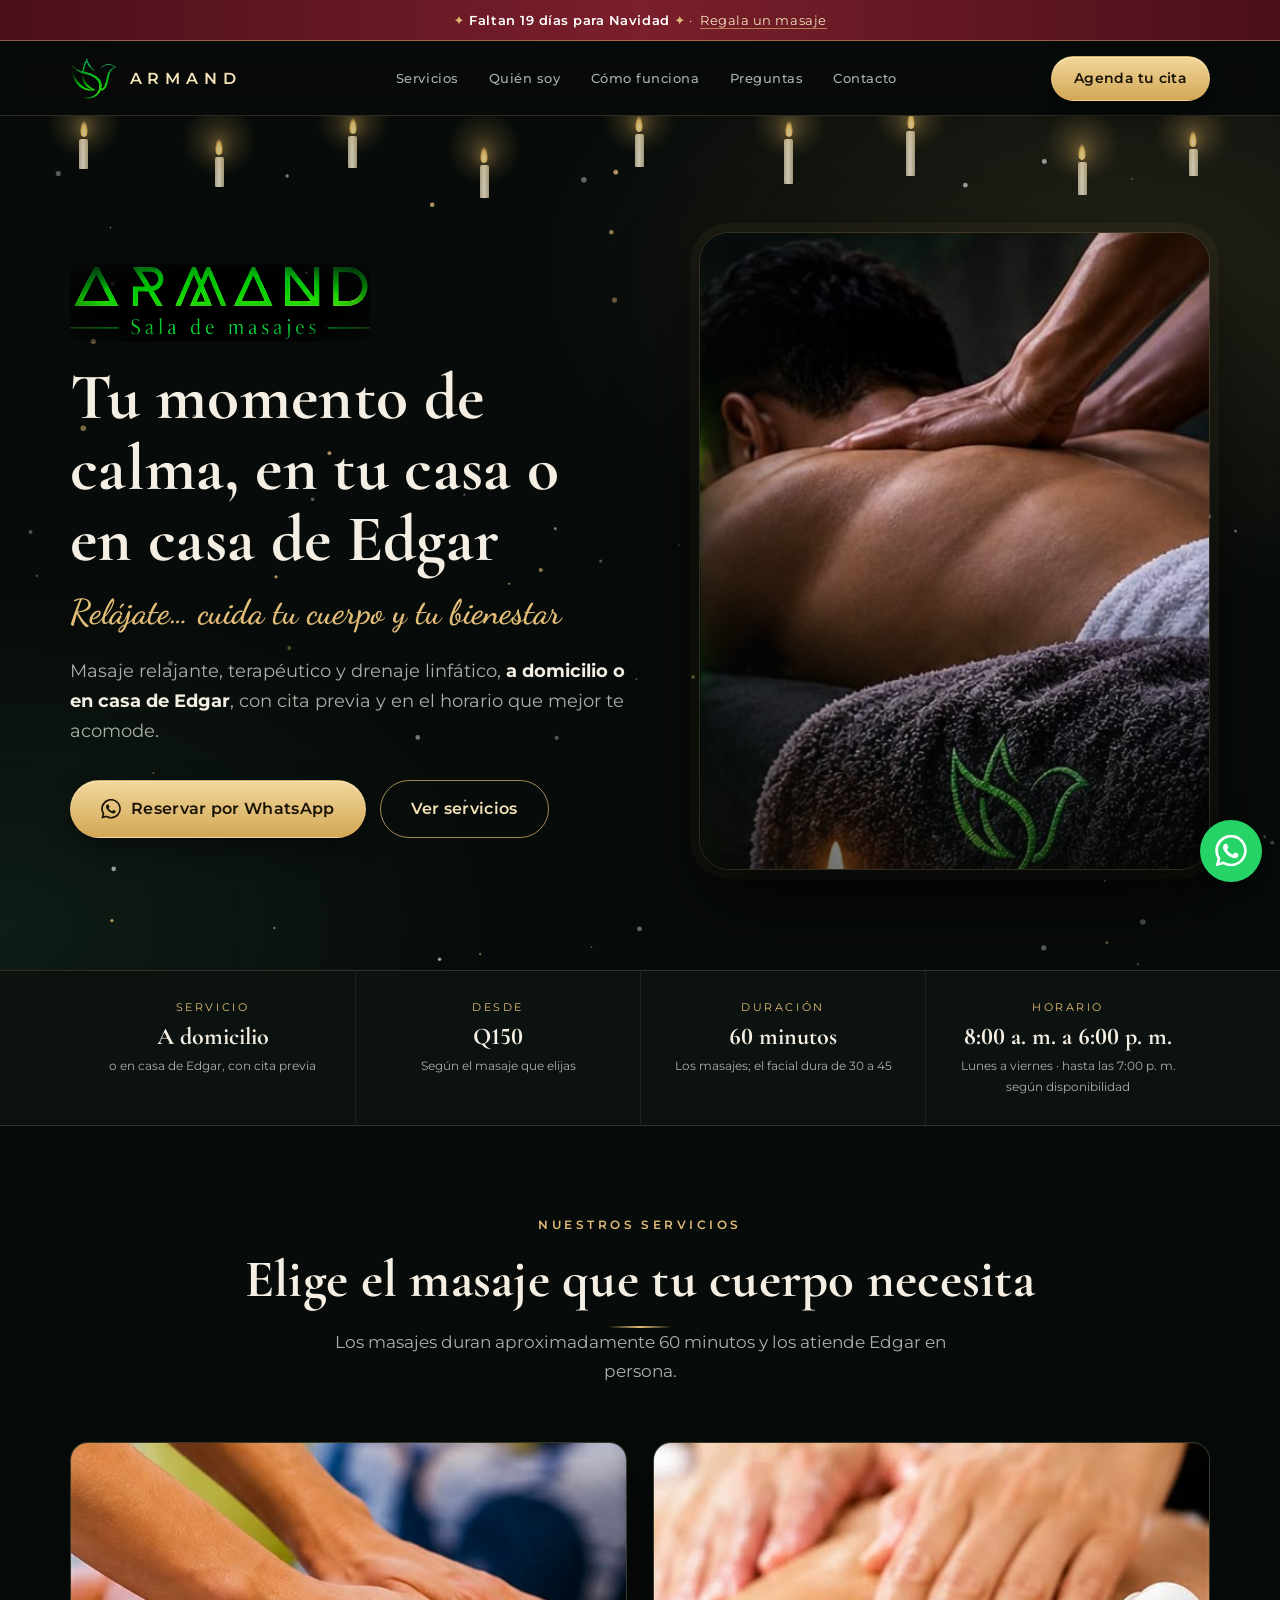
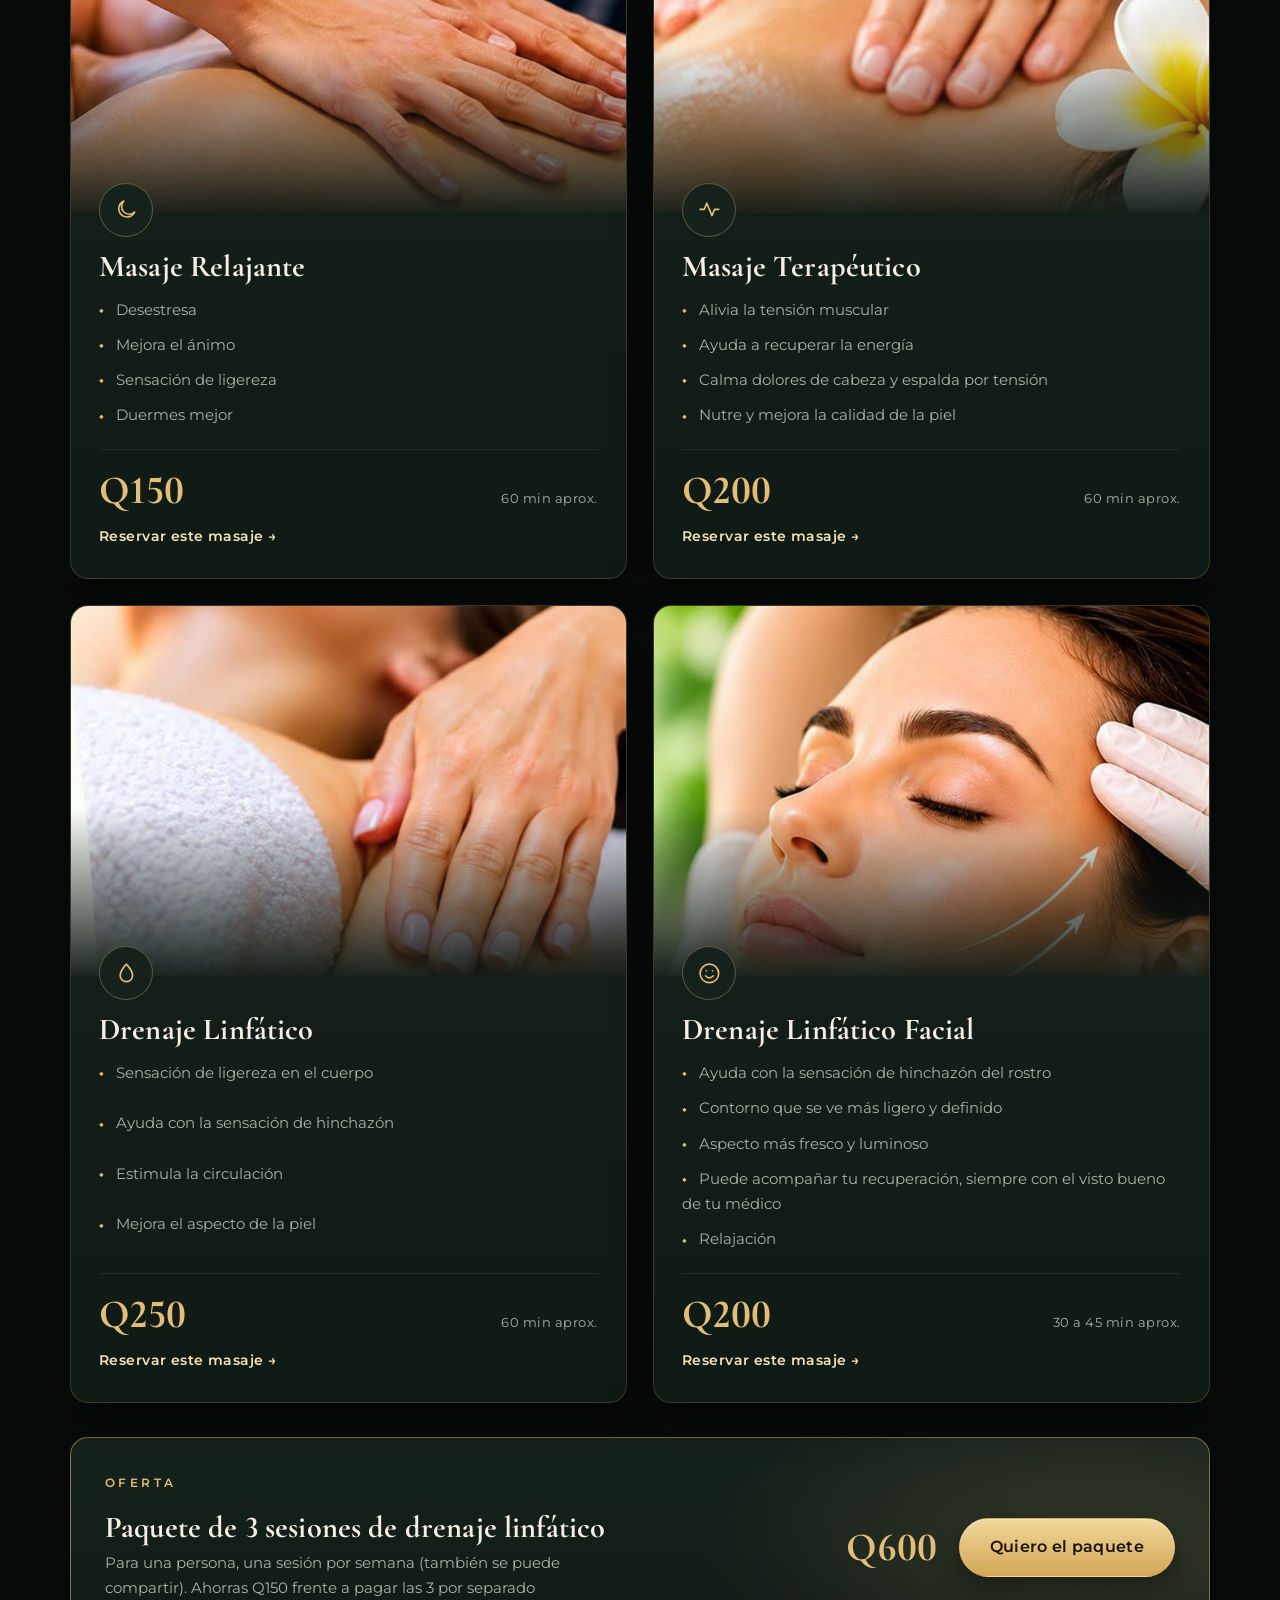
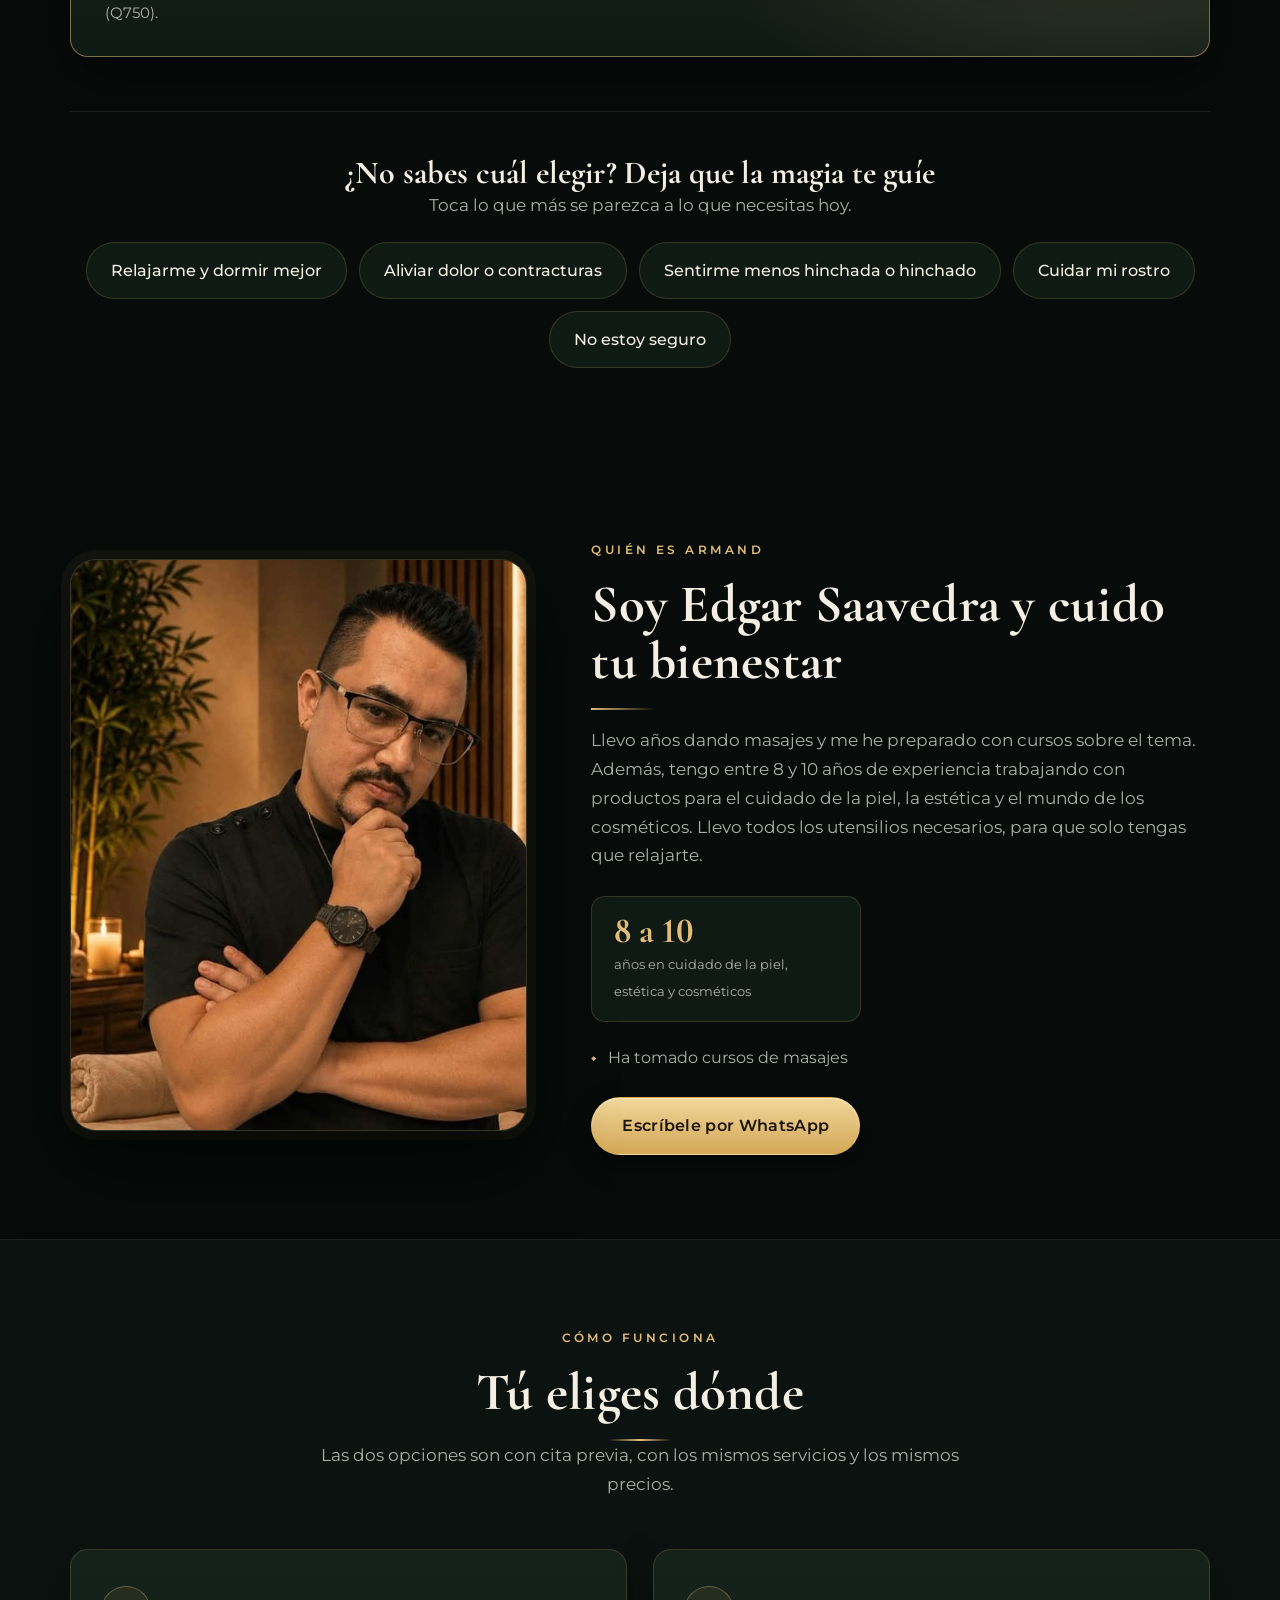
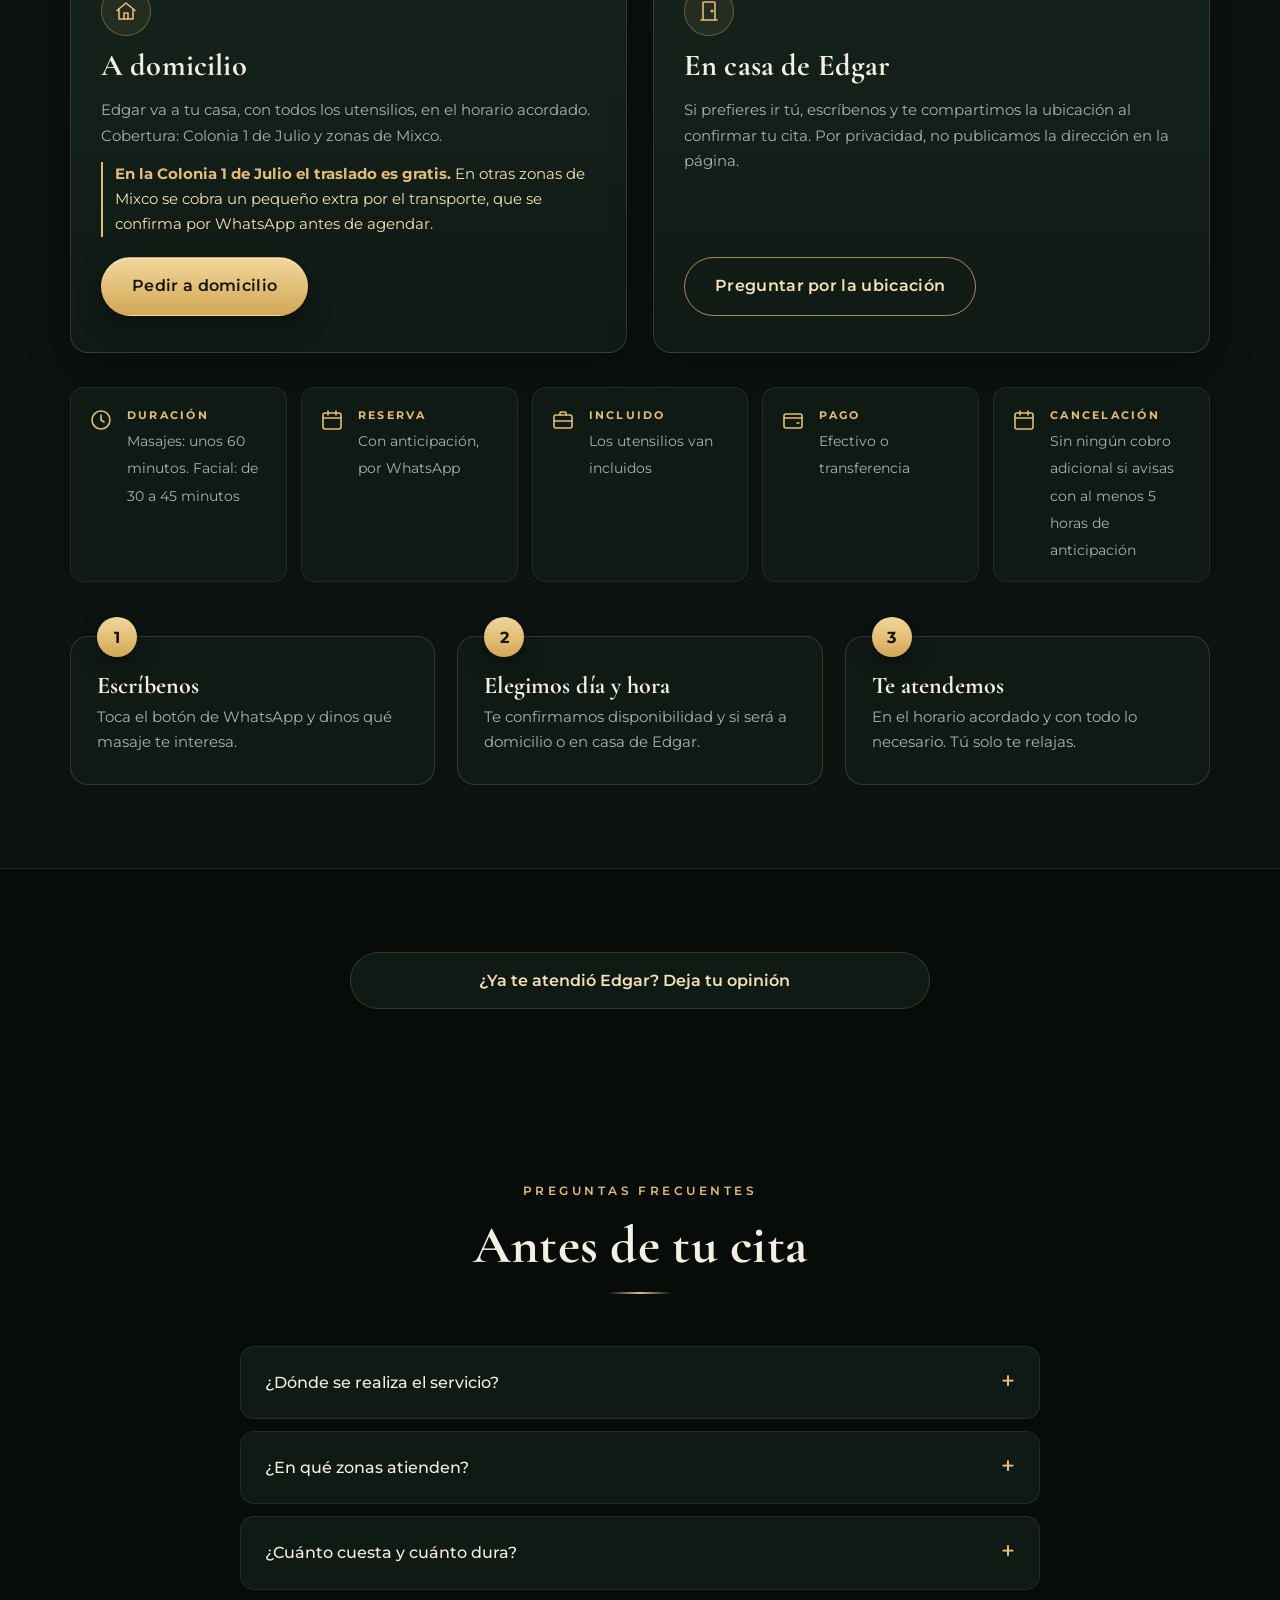
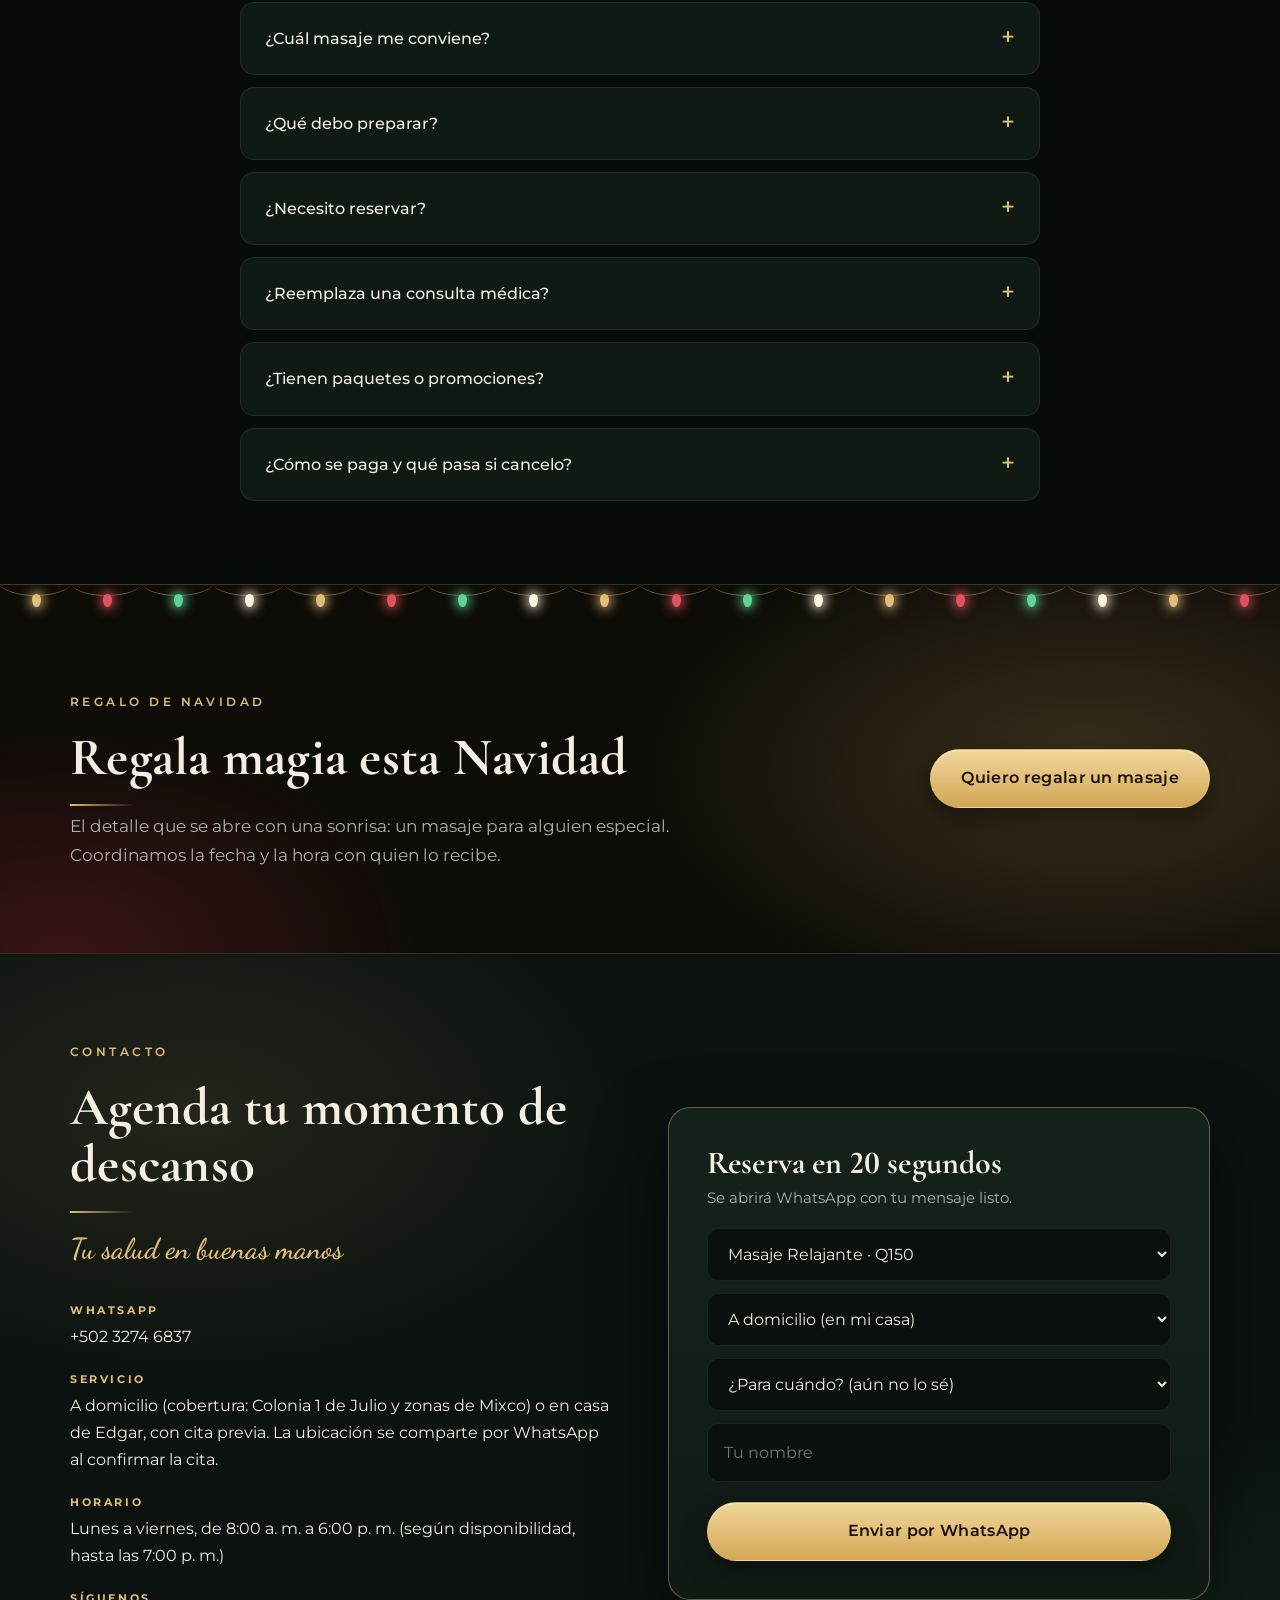
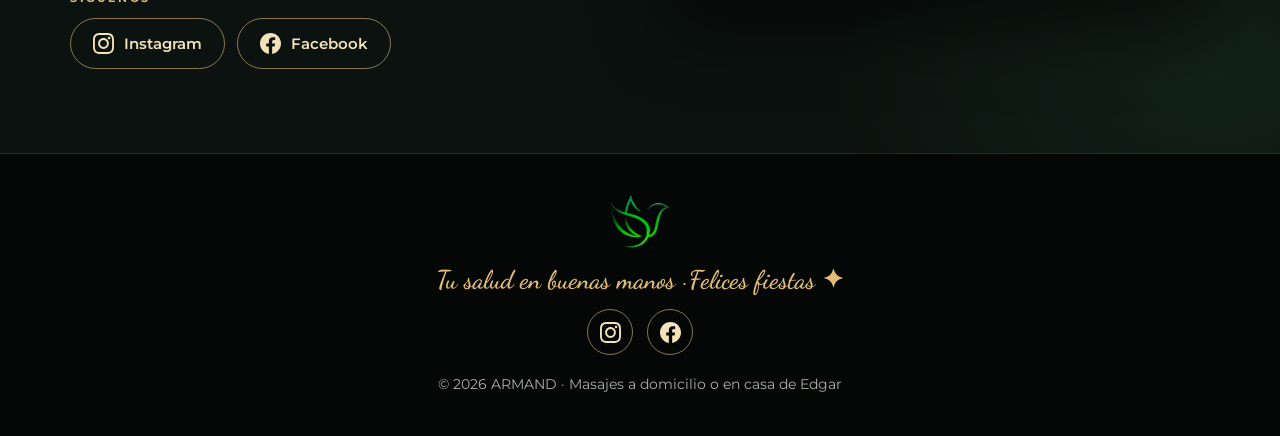
==== commit 24f0007d: "Modo Navidad y toques magicos: velas, nieve dorada, cuenta regresiva, esfera dorada, chispas Co-Auth" ====
--- a/index.html
+++ b/index.html
@@ -18,6 +18,7 @@
 <link rel="canonical" href="https://armandmasajes.github.io/">
 <meta property="og:locale" content="es_GT">
 <link rel="icon" href="fotos/logo-ave.png">
+<link rel="apple-touch-icon" href="fotos/logo-ave.png">
 <link rel="preconnect" href="https://fonts.googleapis.com">
 <link rel="preconnect" href="https://fonts.gstatic.com" crossorigin>
 <link href="https://fonts.googleapis.com/css2?family=Cormorant+Garamond:wght@500;600;700&family=Dancing+Script:wght@500;600&family=Montserrat:wght@400;500;600;700&display=swap" rel="stylesheet">
@@ -347,6 +348,7 @@
 }
 .btn:focus-visible,.quiz-btn:focus-visible,summary:focus-visible{outline:3px solid var(--oro-claro);outline-offset:3px}
 </style>
+<link rel="stylesheet" href="magia.css">
 </head>
 <body>
 <a class="skip" href="#inicio">Saltar al contenido</a>
@@ -484,7 +486,7 @@
         <p class="suave">Tu calificación y tu comentario nos ayudan a mejorar y a que otras personas nos conozcan.</p>
         <form name="resenas" method="POST" data-netlify="true" netlify-honeypot="bot-field" id="resForm" novalidate>
           <input type="hidden" name="form-name" value="resenas">
-          <p class="oculto" aria-hidden="true"><label>No llenar: <input name="bot-field" tabindex="-1" autocomplete="off"></label></p>
+          <p class="oculto" aria-hidden="true"><label>No llenar: <input name="_gotcha" tabindex="-1" autocomplete="off"></label></p>
           <fieldset>
             <legend>Tu calificación</legend>
             <div class="estrellas-input">
@@ -594,7 +596,7 @@
   facebook: "https://www.facebook.com/profile.php?id=61596780273330",
   tiktok: "",
   // Dirección del formulario de opiniones en Formspree (ej: "https://formspree.io/f/xxxxxxxx"). Vacío = Netlify Forms.
-  formularioUrl: "",
+  formularioUrl: "https://formspree.io/f/mbgowzob",
   // Video corto en el encabezado (opcional, sin sonido, 5 a 8 s, menos de 1 MB). Ej: "fotos/hero.mp4"
   heroVideo: "",
   // Video de presentación de Edgar (opcional). Ej: "fotos/presentacion.mp4"
@@ -864,5 +866,6 @@
 const io = new IntersectionObserver(es => es.forEach(e => { if(e.isIntersecting){ e.target.classList.add('ok'); io.unobserve(e.target);} }), {threshold:.12});
 document.querySelectorAll('.rev').forEach(el => io.observe(el));
 </script>
+<script src="magia.js" defer></script>
 </body>
 </html>
--- a/magia.css
+++ b/magia.css
@@ -0,0 +1,55 @@
+/* Capa de magia y Navidad de ARMAND. Todo es decorativo (aria-hidden) y se apaga con "reducir movimiento". */
+
+/* Cinta de cuenta regresiva (solo en temporada) */
+.cinta{display:block;text-align:center;padding:9px 16px;font-size:.82rem;letter-spacing:.04em;color:var(--oro-claro);background:linear-gradient(90deg,#4a0f1a,#7a1f2b 50%,#4a0f1a);border-bottom:1px solid rgba(226,189,120,.45);position:relative;z-index:70}
+.cinta b{font-weight:600;color:#fff}
+@media(max-width:480px){.cinta{font-size:.74rem;letter-spacing:0;padding:8px 10px}.cinta u{margin-left:0}}
+.cinta .est{color:var(--oro);display:inline-block;animation:brilla 2.4s ease-in-out infinite}
+.cinta u{text-decoration:none;border-bottom:1px solid rgba(226,189,120,.6);margin-left:4px}
+@keyframes brilla{50%{opacity:.35;transform:scale(.8)}}
+
+/* Hero */
+.hero{position:relative;padding-top:clamp(96px,9vw,132px)}
+.hero-grid{position:relative;z-index:2}
+@media(max-width:860px){.hero{padding-top:92px}}
+
+/* Velas flotantes (como un gran comedor encantado) */
+.velas{position:absolute;left:0;right:0;top:0;height:140px;z-index:1;pointer-events:none;opacity:.8;-webkit-mask-image:linear-gradient(#000 62%,transparent);mask-image:linear-gradient(#000 62%,transparent)}
+.vela{position:absolute;left:var(--x);top:var(--y);width:9px;height:calc(var(--h) * 1px);margin-left:-4px;border-radius:2px 2px 1px 1px;background:linear-gradient(90deg,#cfc3a3,#fbf3dc 45%,#c4b690);animation:flota 5s ease-in-out var(--d) infinite alternate;transition:transform .6s}
+.vela::before{content:"";position:absolute;left:50%;bottom:100%;width:8px;height:16px;margin:0 0 2px -4px;border-radius:50% 50% 50% 50%/62% 62% 38% 38%;background:radial-gradient(ellipse at 50% 72%,#fff6d0,#ffd36a 45%,rgba(255,170,60,0) 76%);filter:drop-shadow(0 0 7px rgba(255,200,100,.9));animation:llama .2s ease-in-out infinite alternate}
+.vela::after{content:"";position:absolute;left:50%;bottom:100%;width:78px;height:78px;margin:0 0 -22px -39px;border-radius:50%;background:radial-gradient(circle,rgba(255,205,110,.28),transparent 68%);pointer-events:none}
+.velas.aviva .vela{filter:brightness(1.5) saturate(1.2)}
+@keyframes flota{from{transform:translateY(-7px)}to{transform:translateY(8px)}}
+@keyframes llama{from{transform:scale(1,.9) skewX(-4deg)}to{transform:scale(.94,1.08) skewX(4deg)}}
+
+/* Nieve dorada */
+.nieve{position:absolute;inset:0;width:100%;height:100%;z-index:1;pointer-events:none}
+
+/* Chispas al tocar */
+.chispas{position:fixed;inset:0;width:100%;height:100%;z-index:90;pointer-events:none}
+
+/* Esfera dorada con alas */
+.esfera{position:absolute;left:0;top:0;width:46px;height:46px;z-index:3;cursor:pointer;display:none;touch-action:manipulation;-webkit-tap-highlight-color:transparent}
+.esfera i{position:absolute;left:16px;top:16px;width:14px;height:14px;border-radius:50%;background:radial-gradient(circle at 35% 30%,#fff3c4,#e2bd78 55%,#b98a4b);box-shadow:0 0 14px rgba(255,214,120,.95)}
+.esfera b{position:absolute;top:17px;width:17px;height:8px;background:linear-gradient(rgba(255,255,255,.9),rgba(255,255,255,.12));animation:aleta .09s ease-in-out infinite alternate}
+.esfera b:nth-of-type(1){right:30px;border-radius:100% 0 0 0;transform-origin:100% 100%}
+.esfera b:nth-of-type(2){left:30px;border-radius:0 100% 0 0;transform-origin:0 100%;animation-direction:alternate-reverse}
+@keyframes aleta{from{transform:rotate(-24deg) scaleY(.7)}to{transform:rotate(18deg) scaleY(1.05)}}
+
+/* Aviso */
+.aviso-magico{position:fixed;left:50%;bottom:96px;transform:translate(-50%,20px);z-index:95;max-width:min(88vw,420px);padding:13px 22px;border-radius:999px;font-size:.92rem;text-align:center;color:#1c1405;background:linear-gradient(135deg,#f4e2b8,#e2bd78);box-shadow:0 10px 34px rgba(0,0,0,.55),0 0 28px rgba(226,189,120,.55);opacity:0;pointer-events:none;transition:opacity .4s,transform .4s}
+.aviso-magico.ver{opacity:1;transform:translate(-50%,0)}
+
+/* Regalo de Navidad */
+#regalo{position:relative;overflow:hidden}
+#regalo .regalo-caja{position:relative;z-index:2}
+#regalo.navidad{background:radial-gradient(700px 380px at 85% 50%,rgba(226,189,120,.2),transparent 65%),radial-gradient(520px 320px at 5% 100%,rgba(122,31,43,.4),transparent 70%),#0e0c07;padding-top:clamp(70px,8vw,110px)}
+.luces{position:absolute;left:0;right:0;top:0;display:flex;height:34px;z-index:1;pointer-events:none}
+.luz{position:relative;flex:1}
+.luz::before{content:"";position:absolute;left:0;right:0;top:-16px;height:26px;border-bottom:1px solid rgba(226,189,120,.4);border-radius:50%}
+.luz i{position:absolute;left:50%;top:9px;width:9px;height:13px;margin-left:-4px;border-radius:50% 50% 45% 45%/40% 40% 60% 60%;background:var(--c);box-shadow:0 0 12px 2px var(--c);animation:titila 2.2s ease-in-out var(--d) infinite}
+@keyframes titila{0%,100%{opacity:1}50%{opacity:.28}}
+
+@media(prefers-reduced-motion:reduce){
+  .vela,.vela::before,.cinta .est,.luz i,.esfera b{animation:none}
+}
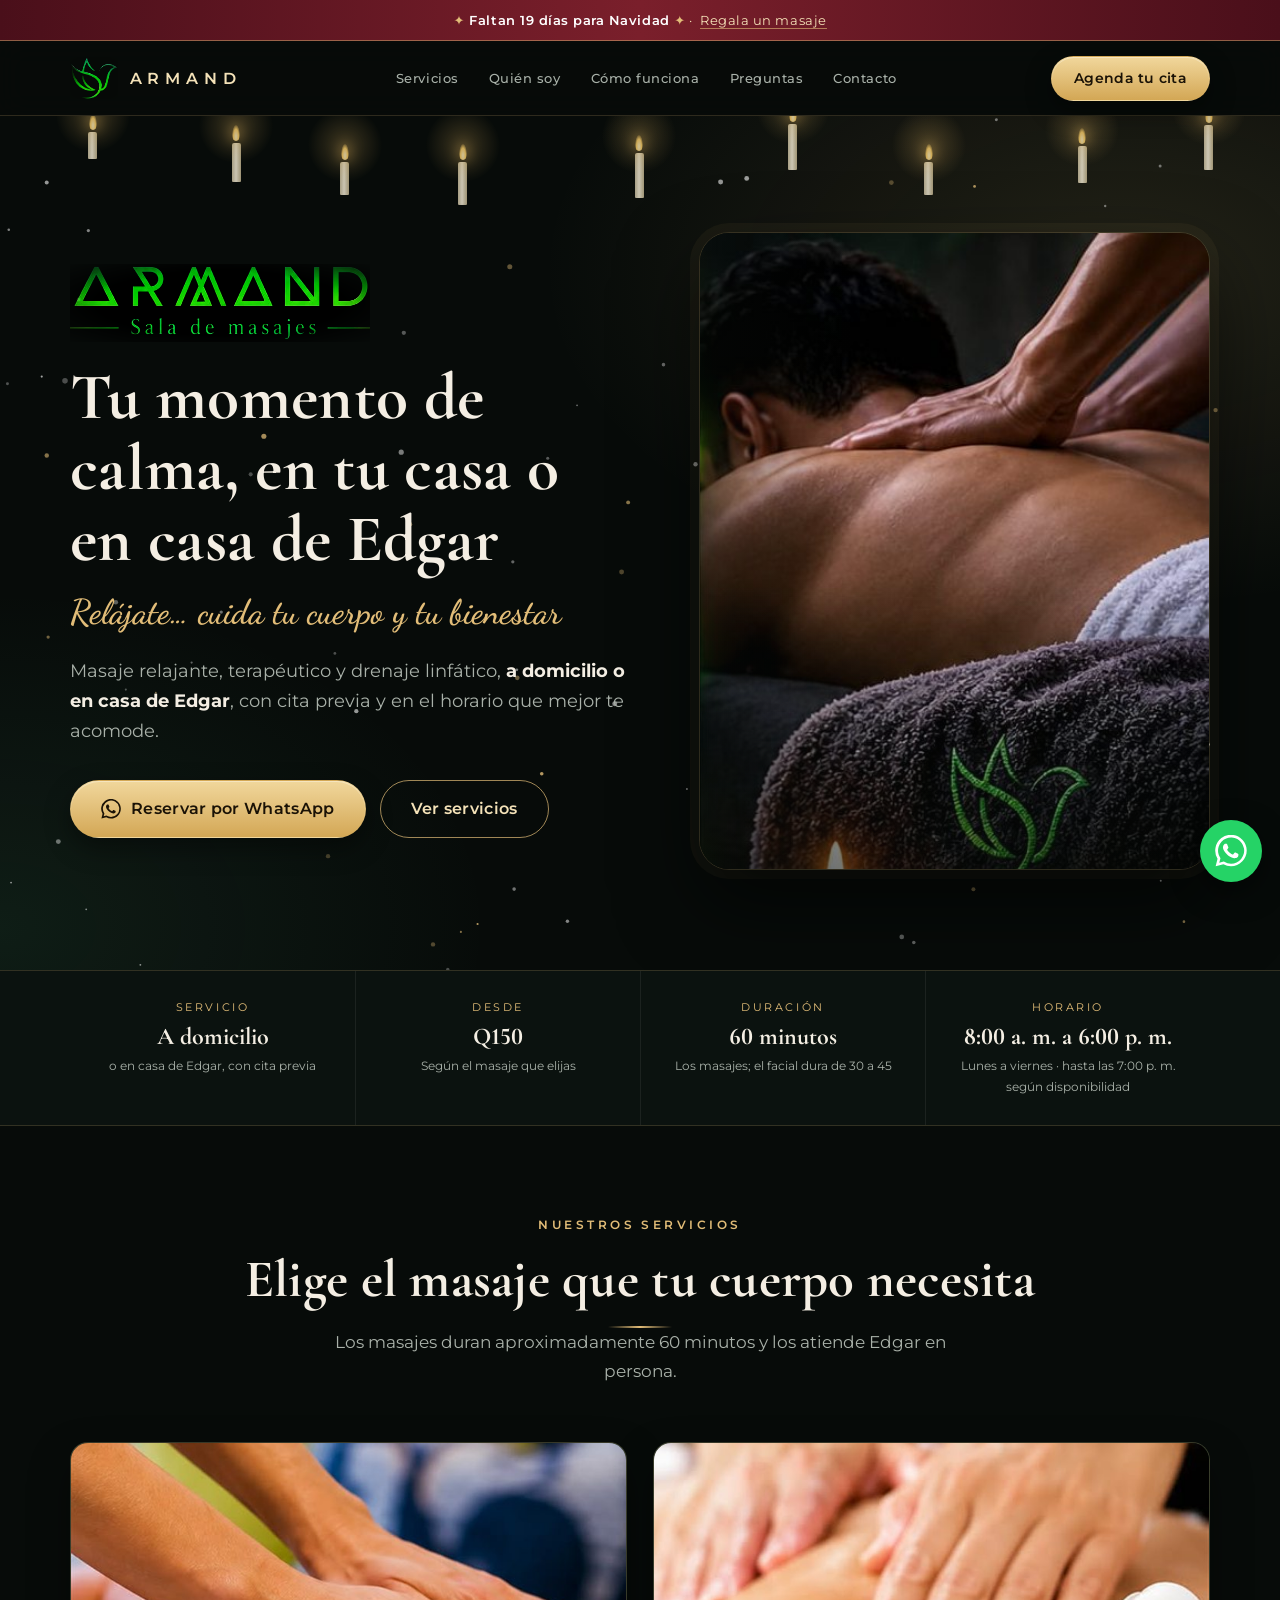
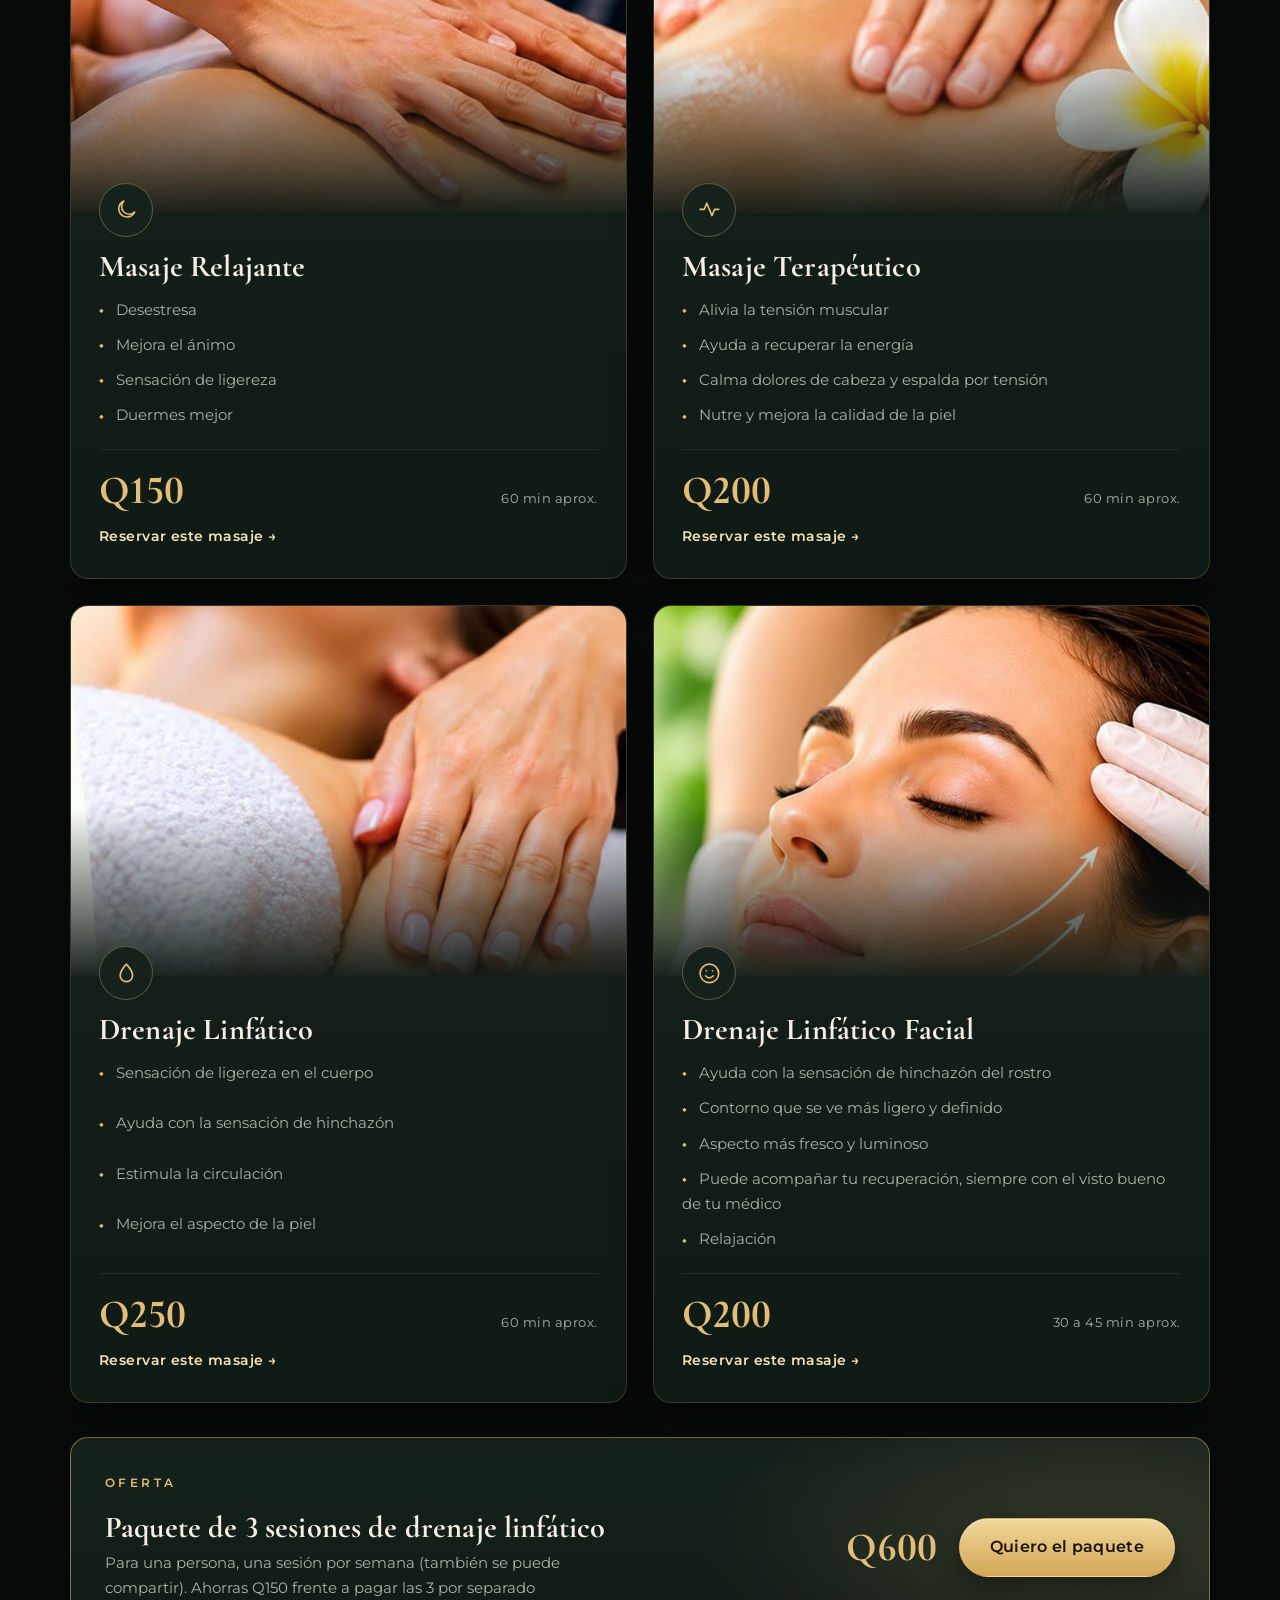
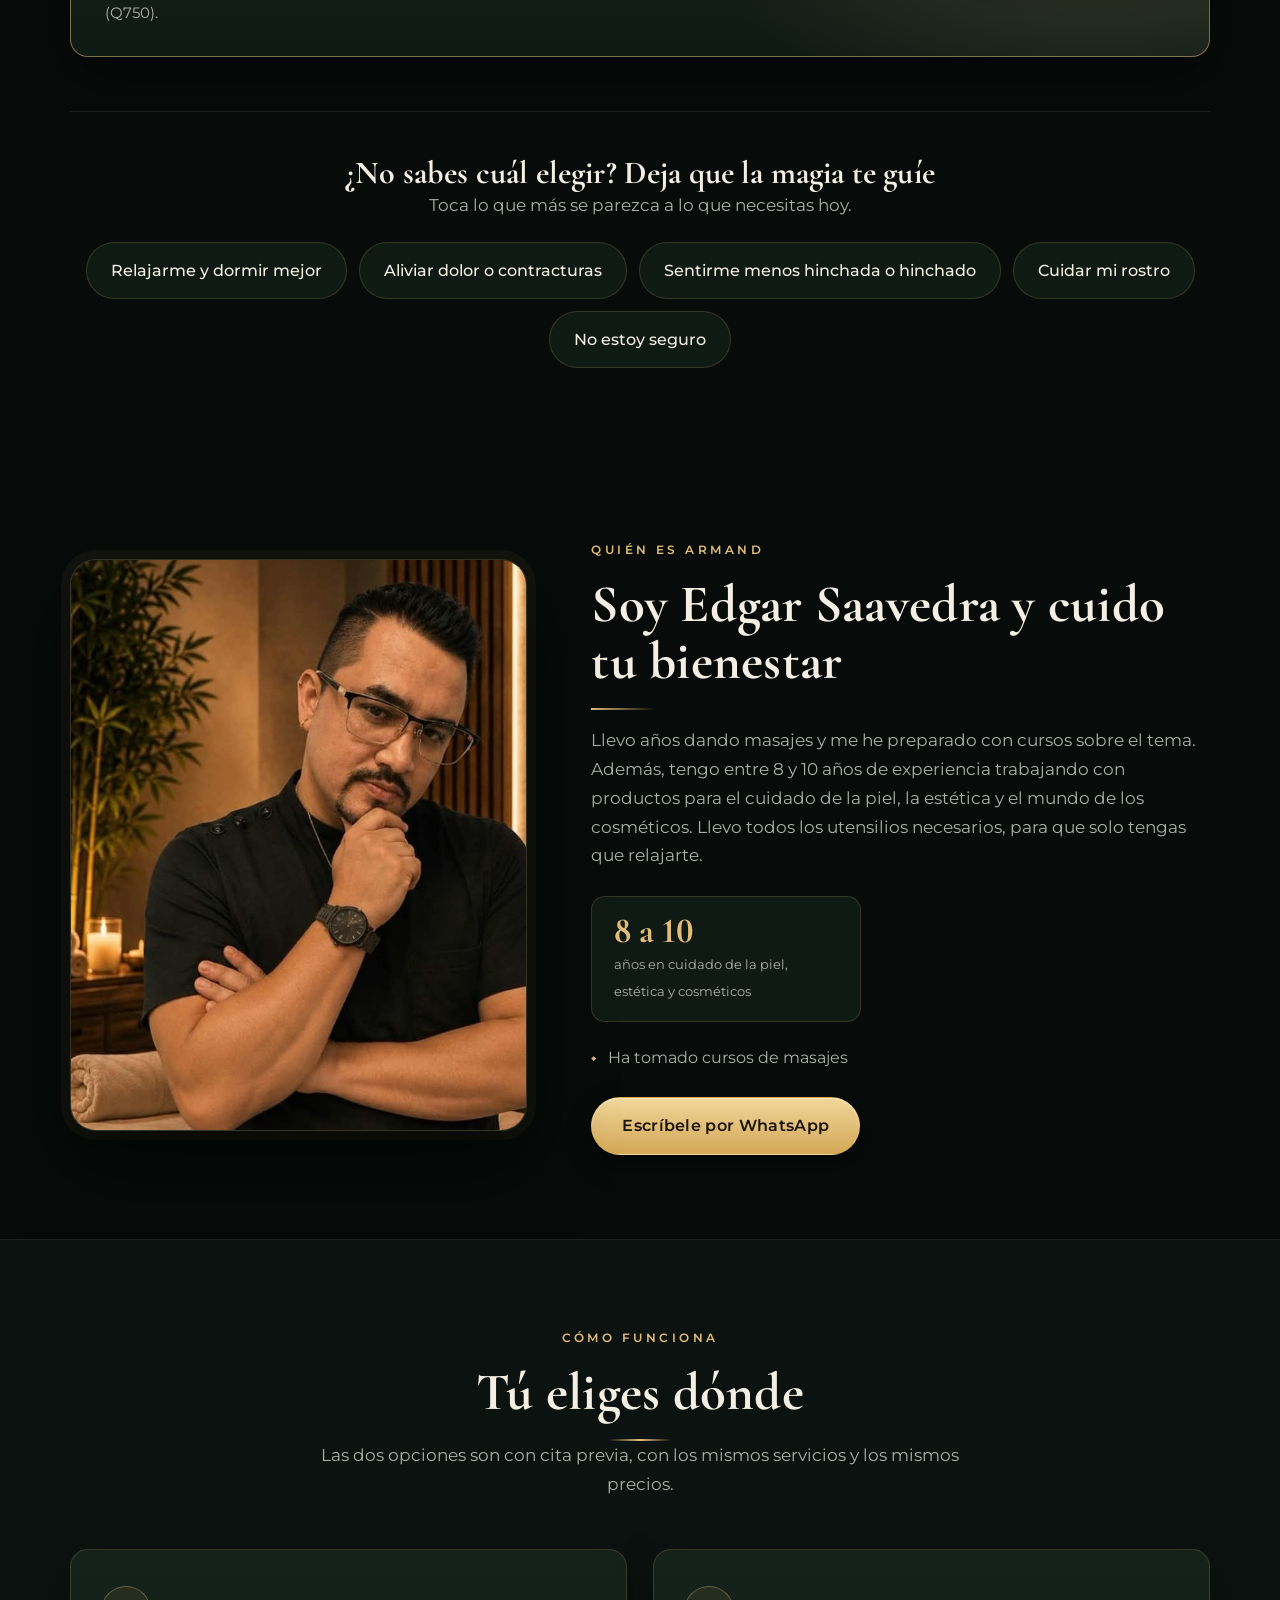
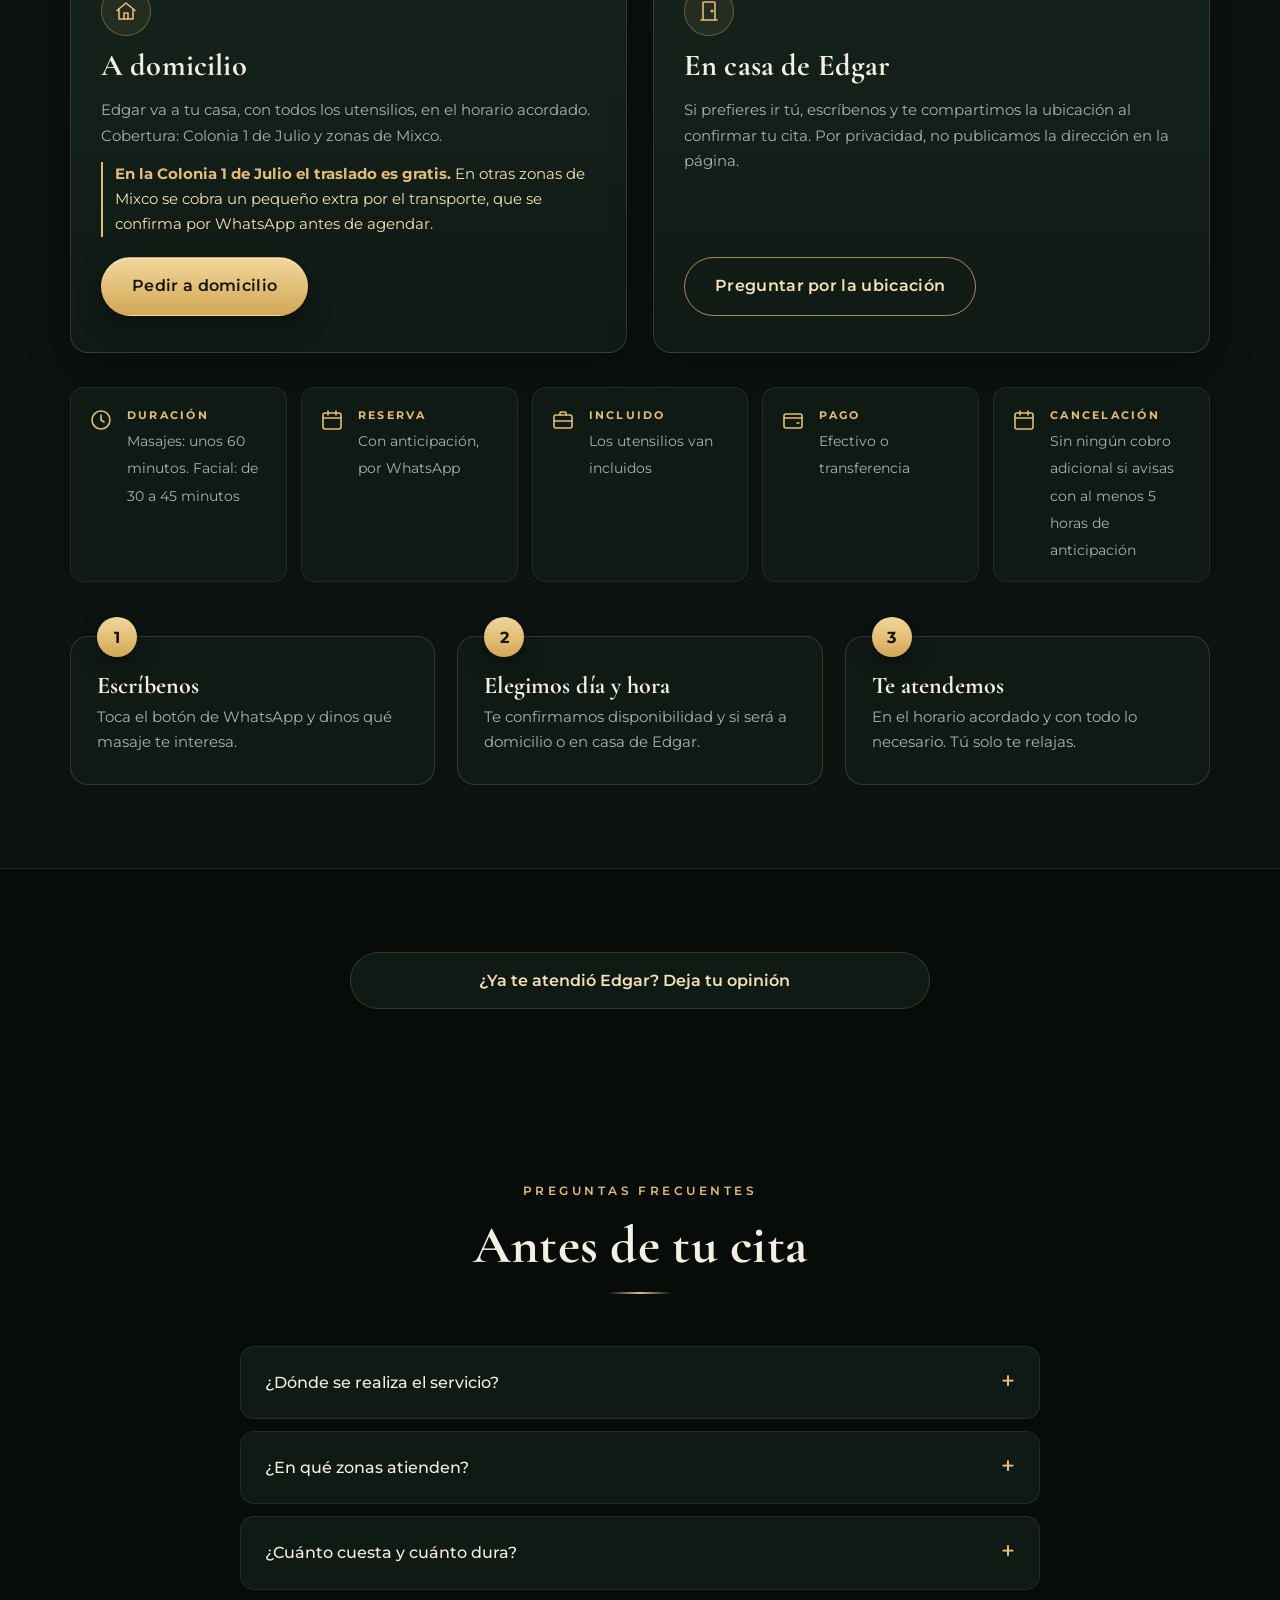
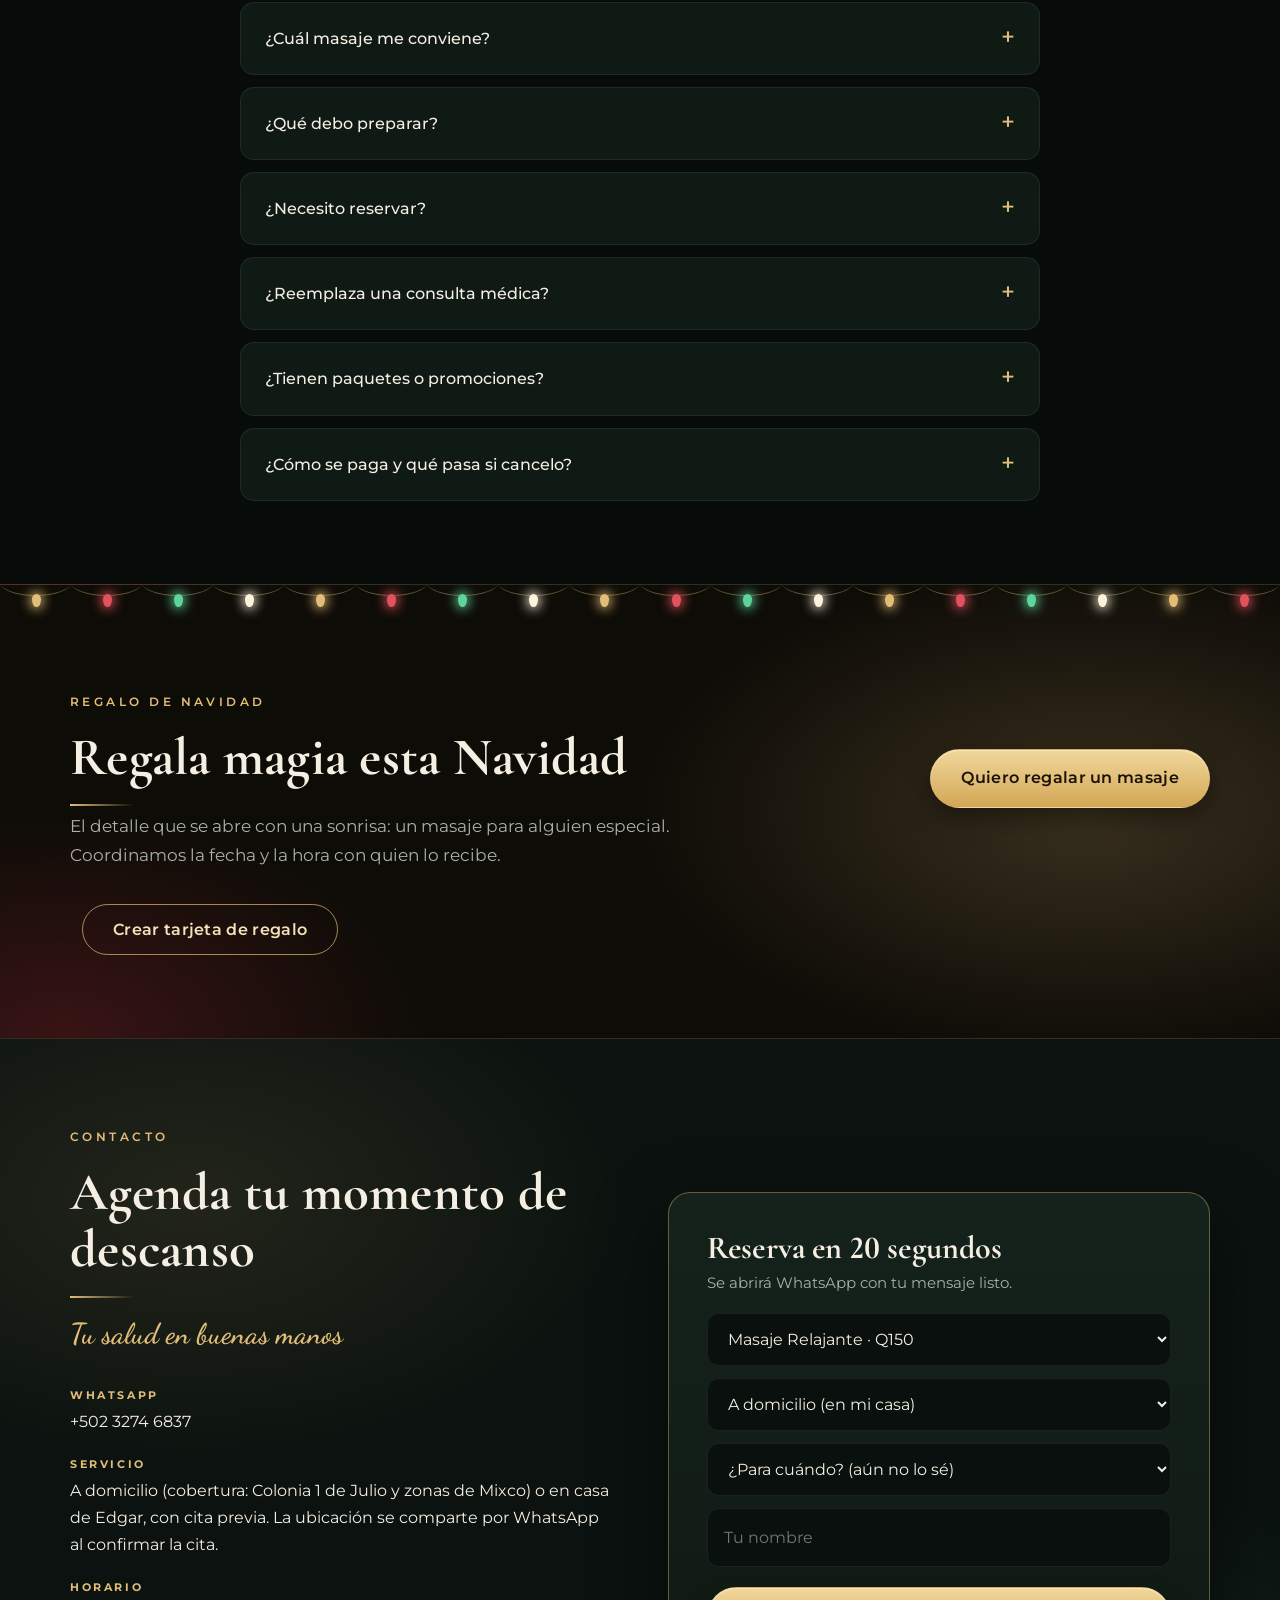
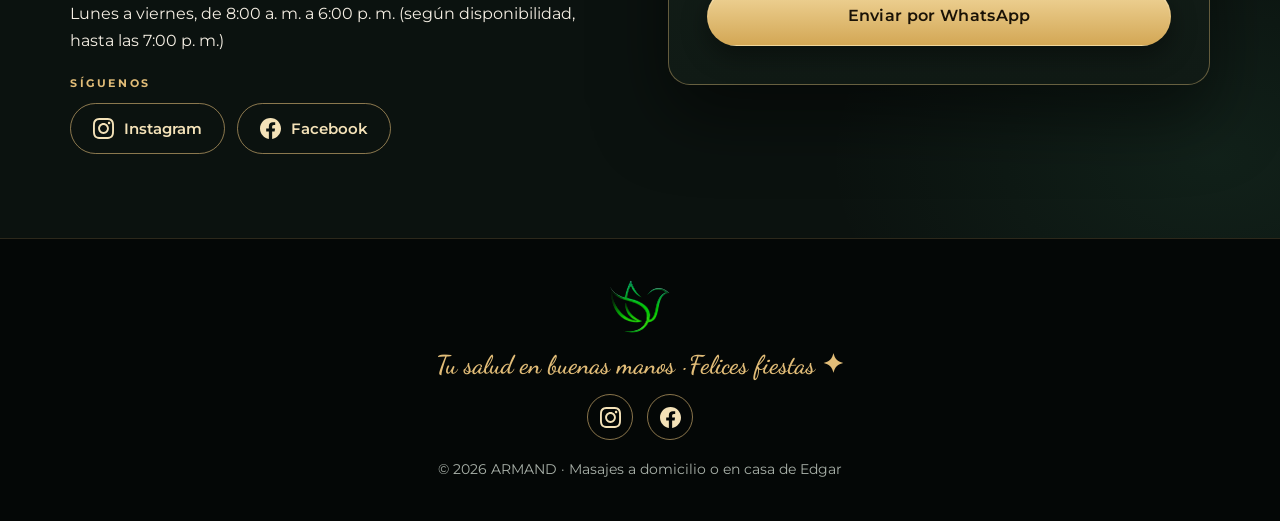
==== commit fa766ce7: "Tarjeta de regalo, carta de bienvenida y pagina sorpresa para Edgar Co-Authored-By: Claude Sonnet 5." ====
--- a/index.html
+++ b/index.html
@@ -867,5 +867,7 @@
 document.querySelectorAll('.rev').forEach(el => io.observe(el));
 </script>
 <script src="magia.js" defer></script>
+<script src="tarjeta.js" defer></script>
+<script src="carta.js" defer></script>
 </body>
 </html>
--- a/magia.css
+++ b/magia.css
@@ -26,7 +26,7 @@
 .nieve{position:absolute;inset:0;width:100%;height:100%;z-index:1;pointer-events:none}
 
 /* Chispas al tocar */
-.chispas{position:fixed;inset:0;width:100%;height:100%;z-index:90;pointer-events:none}
+.chispas{position:fixed;inset:0;width:100%;height:100%;z-index:250;pointer-events:none}
 
 /* Esfera dorada con alas */
 .esfera{position:absolute;left:0;top:0;width:46px;height:46px;z-index:3;cursor:pointer;display:none;touch-action:manipulation;-webkit-tap-highlight-color:transparent}
@@ -53,3 +53,43 @@
 @media(prefers-reduced-motion:reduce){
   .vela,.vela::before,.cinta .est,.luz i,.esfera b{animation:none}
 }
+
+/* Tarjeta de regalo */
+.tj-abre{margin-left:12px}
+.regalo-caja>a+.tj-abre,.regalo-caja .tj-abre{margin-top:0}
+.tj-wrap{position:relative;z-index:2;padding-top:30px}
+.tj{background:rgba(16,26,21,.85);border:1px solid var(--linea);border-radius:22px;padding:clamp(20px,4vw,38px);backdrop-filter:blur(6px)}
+.tj h3{font-family:var(--serif);font-size:1.7rem;color:var(--oro-claro);margin-bottom:6px}
+.tj-cols{display:grid;grid-template-columns:1fr 340px;gap:30px;align-items:start;margin-top:18px}
+.tj-form{display:grid;gap:14px}
+.tj-form label{display:grid;gap:6px;font-size:.78rem;letter-spacing:.14em;text-transform:uppercase;color:var(--oro);font-weight:600}
+.tj-form input,.tj-form select,.tj-form textarea{font:inherit;font-size:16px;letter-spacing:0;text-transform:none;font-weight:400;color:var(--texto);background:#0b120e;border:1px solid var(--linea);border-radius:12px;padding:13px 14px;width:100%}
+.tj-form textarea{resize:vertical;min-height:84px}
+.tj-form input:focus,.tj-form select:focus,.tj-form textarea:focus{outline:2px solid var(--oro);outline-offset:1px}
+.tj-vista canvas{width:100%;height:auto;aspect-ratio:3/4;border-radius:14px;border:1px solid var(--linea);box-shadow:0 20px 50px rgba(0,0,0,.55);display:block}
+.tj-btns{display:flex;flex-wrap:wrap;gap:12px;margin-top:22px}
+.tj-btns .btn{flex:1 1 200px;justify-content:center;text-align:center}
+.tj-nota{margin-top:14px;font-size:.82rem;color:var(--suave)}
+@media(max-width:760px){
+  .tj-cols{grid-template-columns:1fr}
+  .tj-vista{max-width:300px;margin:6px auto 0}
+  .tj-abre{margin-left:0;margin-top:12px}
+}
+
+/* Carta de bienvenida */
+.carta{position:fixed;inset:0;z-index:200;display:grid;place-items:center;padding:24px;background:radial-gradient(700px 520px at 50% 40%,rgba(226,189,120,.18),transparent 70%),radial-gradient(500px 400px at 10% 100%,rgba(122,31,43,.35),transparent 70%),#050806;transition:opacity .8s,visibility .8s}
+.carta.sale{opacity:0;visibility:hidden}
+.carta-caja{position:relative;width:min(88vw,380px);min-height:420px;display:flex;flex-direction:column;align-items:center;justify-content:center;text-align:center;padding:34px 24px;border:1px solid rgba(226,189,120,.55);border-radius:18px;background:linear-gradient(160deg,#14201a,#0b120e);box-shadow:0 30px 80px rgba(0,0,0,.7),inset 0 0 0 7px rgba(226,189,120,.06)}
+.carta-sobre{font-size:.72rem;letter-spacing:.3em;text-transform:uppercase;color:var(--oro);margin-bottom:26px}
+.carta-papel{position:absolute;left:22px;right:22px;top:80px;padding:30px 12px;border-radius:10px;background:linear-gradient(#f6ecd2,#e8d5a6);color:#2a1d08;opacity:0;transform:translateY(40px) scale(.94);transition:opacity .8s .35s,transform .9s .35s;display:grid;gap:8px;box-shadow:0 14px 36px rgba(0,0,0,.5)}
+.carta-papel span{font-size:.8rem;letter-spacing:.2em;text-transform:uppercase;color:#7a5a1e}
+.carta-papel b{font-family:'Dancing Script',cursive;font-size:2.3rem;line-height:1.1;color:#4a0f1a}
+.carta-papel em{font-family:var(--serif);font-size:1.1rem;color:#4b3a18}
+.carta-sello{width:104px;height:104px;border-radius:50%;border:0;cursor:pointer;display:grid;place-items:center;background:radial-gradient(circle at 35% 30%,#b8324a,#7a1f2b 55%,#4a0f1a);box-shadow:0 0 0 6px rgba(122,31,43,.35),0 10px 26px rgba(0,0,0,.6),0 0 40px rgba(226,189,120,.25);animation:latido 2.2s ease-in-out infinite;transition:transform .7s,opacity .6s}
+.carta-sello span{font-family:'Dancing Script',cursive;font-weight:700;font-size:3.4rem;line-height:1;color:var(--oro-claro);text-shadow:0 2px 3px rgba(0,0,0,.5)}
+@keyframes latido{50%{transform:scale(1.07)}}
+.carta-pista{margin-top:22px;font-size:.88rem;color:var(--suave)}
+.carta-saltar{margin-top:20px;background:none;border:0;color:var(--suave);font:inherit;font-size:.8rem;text-decoration:underline;cursor:pointer;padding:10px}
+.carta.abre .carta-sello{transform:scale(1.9) rotate(18deg);opacity:0;animation:none;pointer-events:none}
+.carta.abre .carta-papel{opacity:1;transform:none}
+.carta.abre .carta-sobre,.carta.abre .carta-pista,.carta.abre .carta-saltar{opacity:0;transition:opacity .4s}
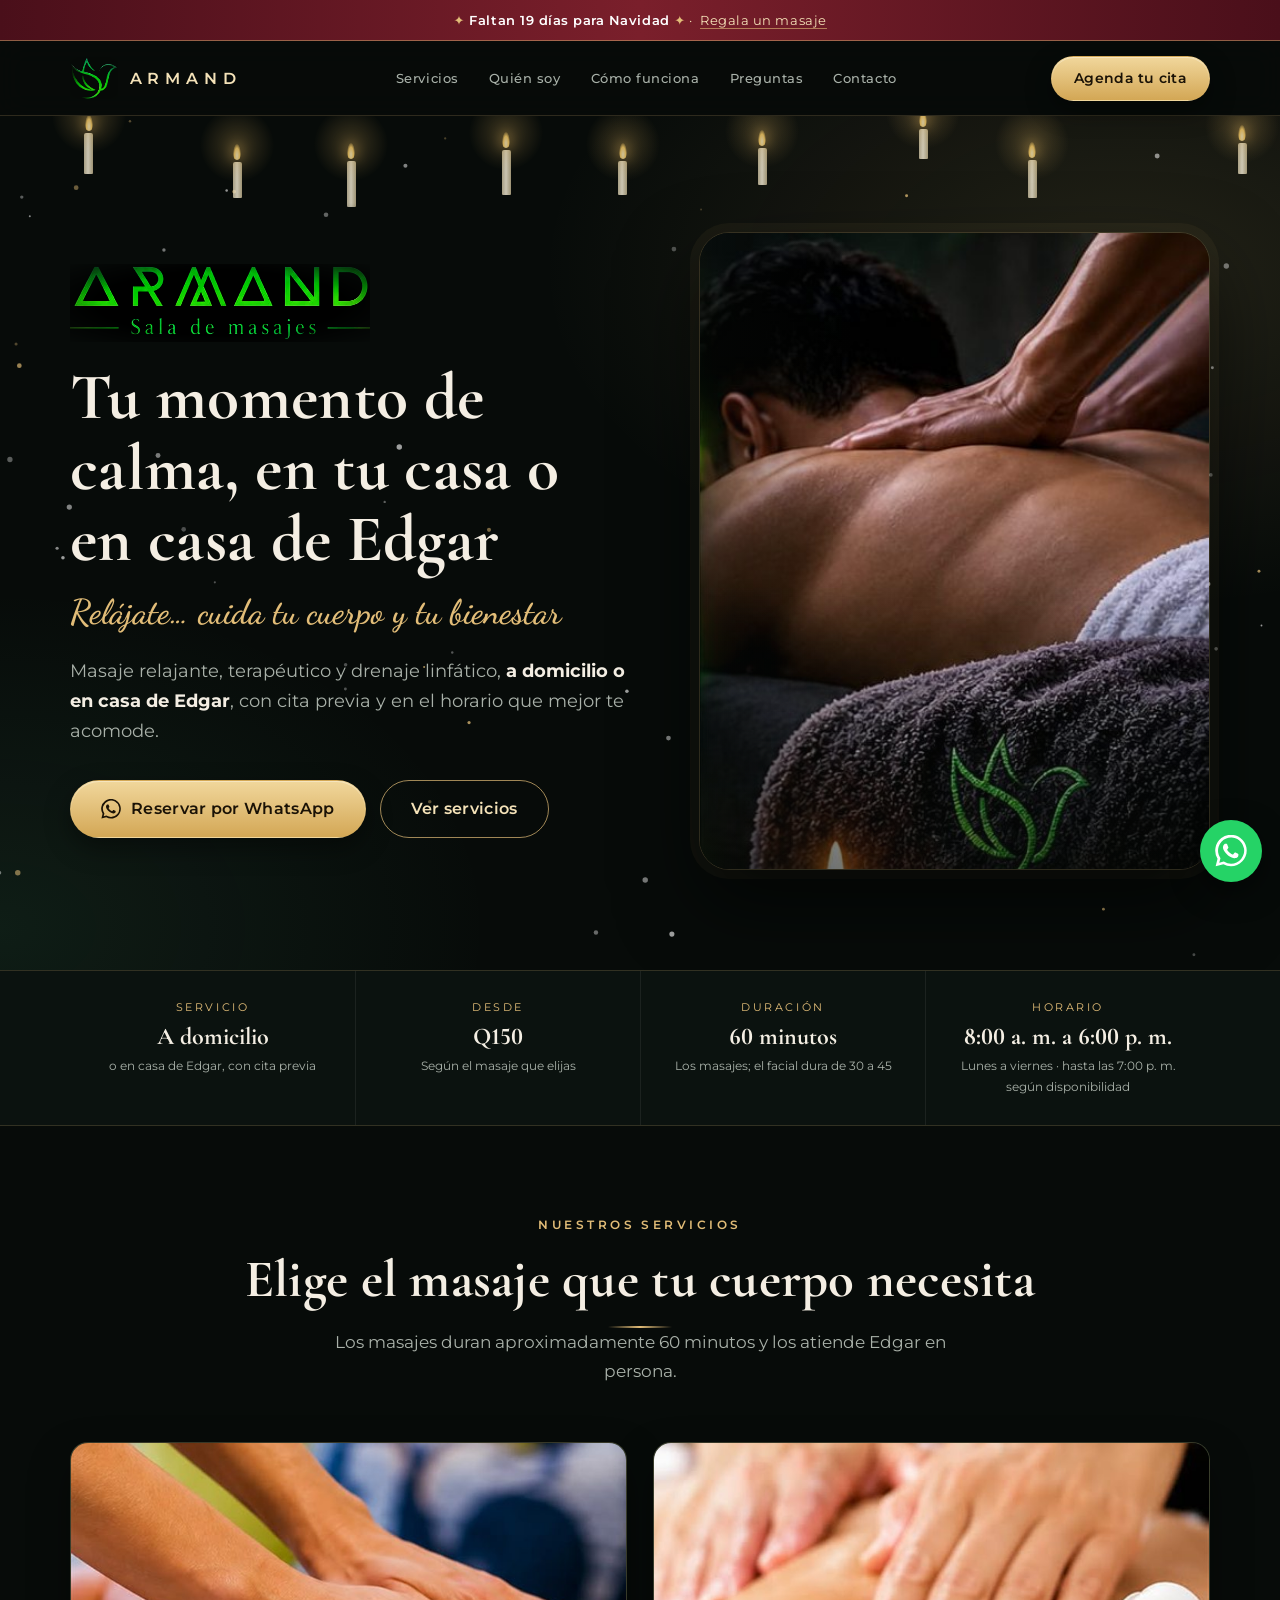
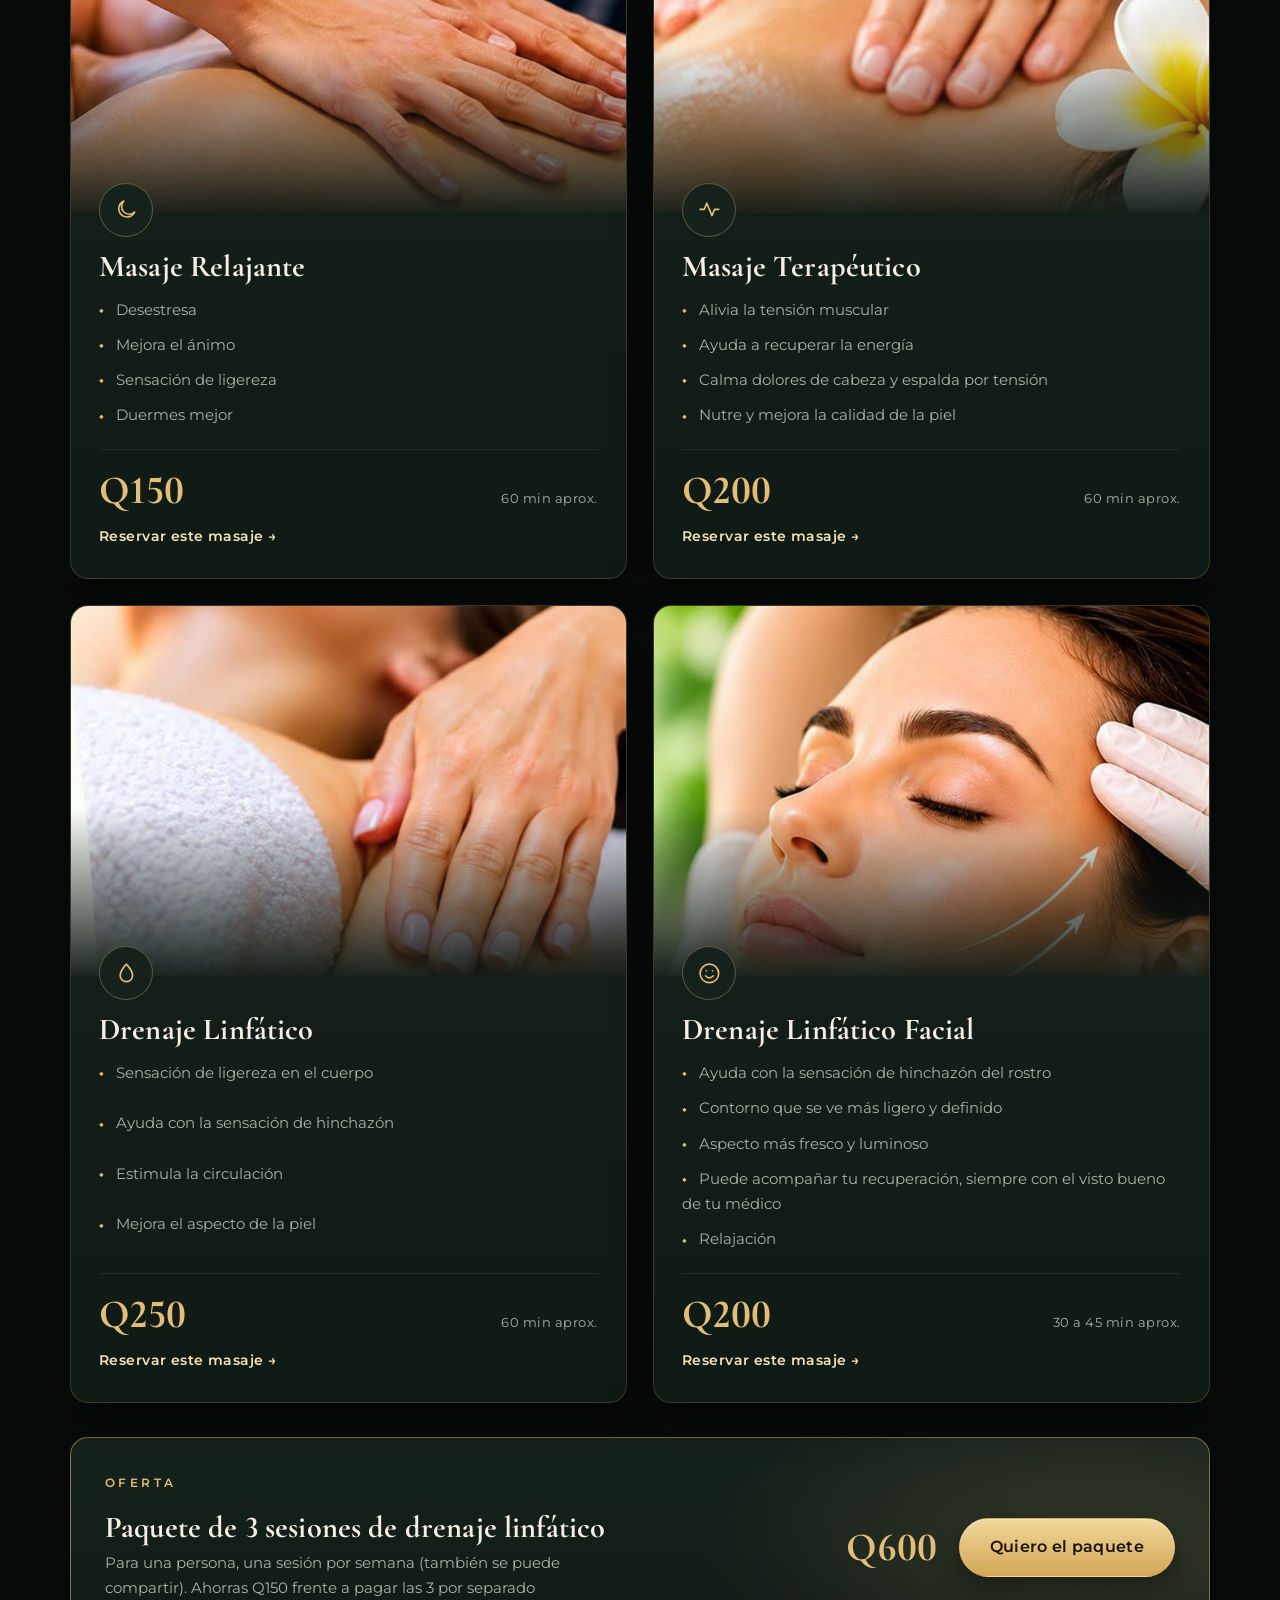
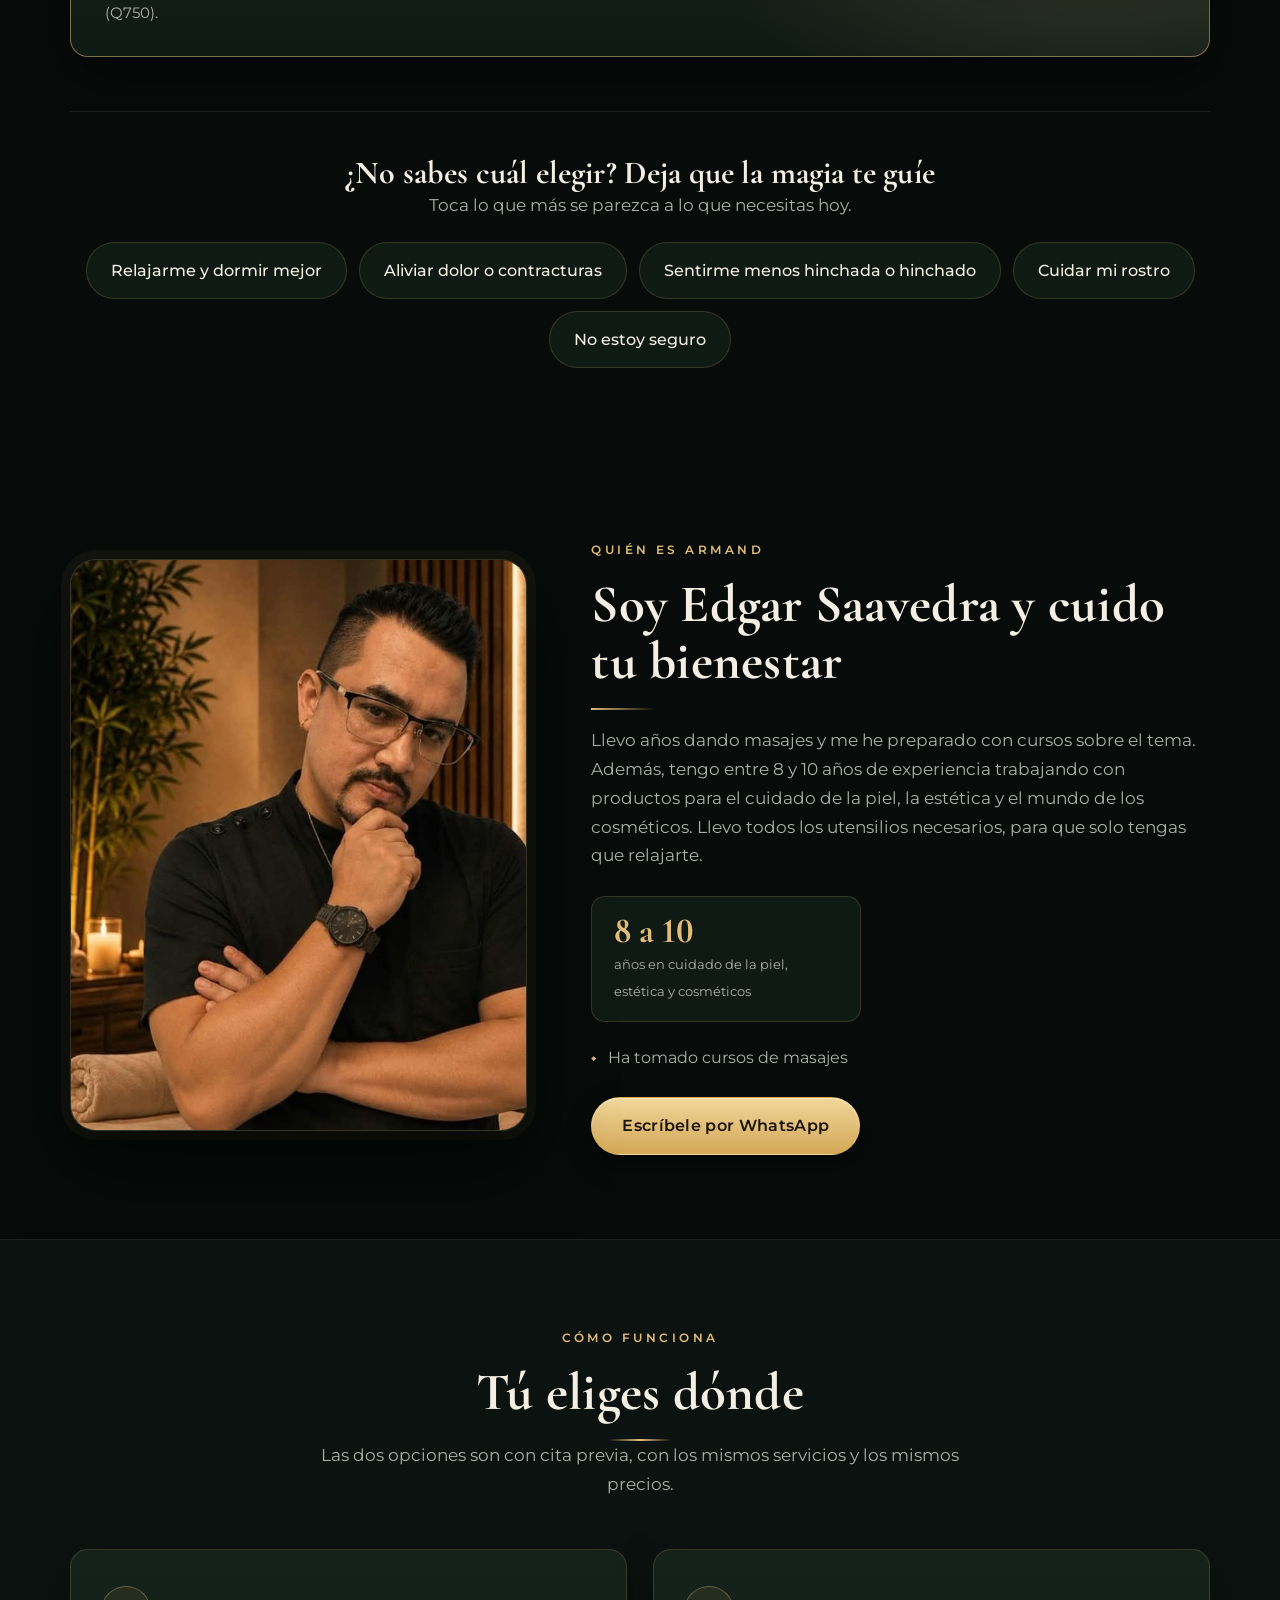
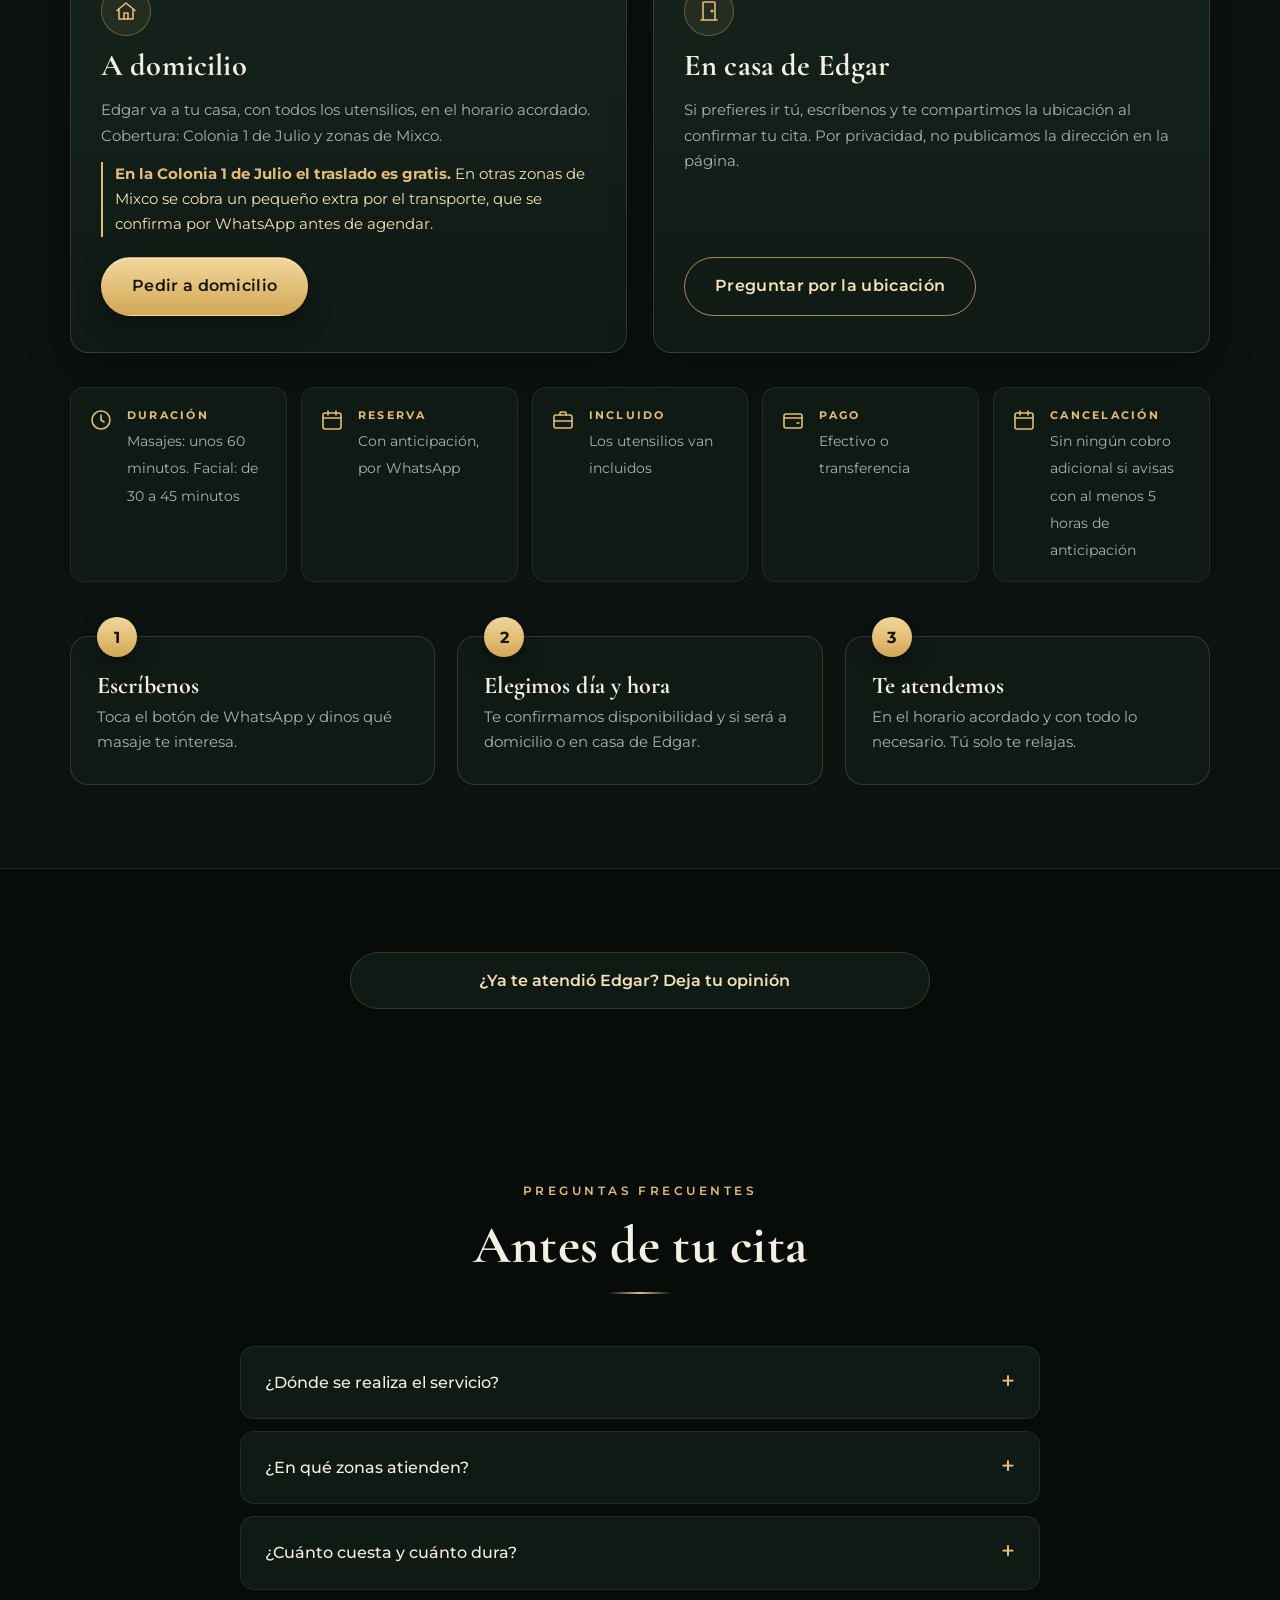
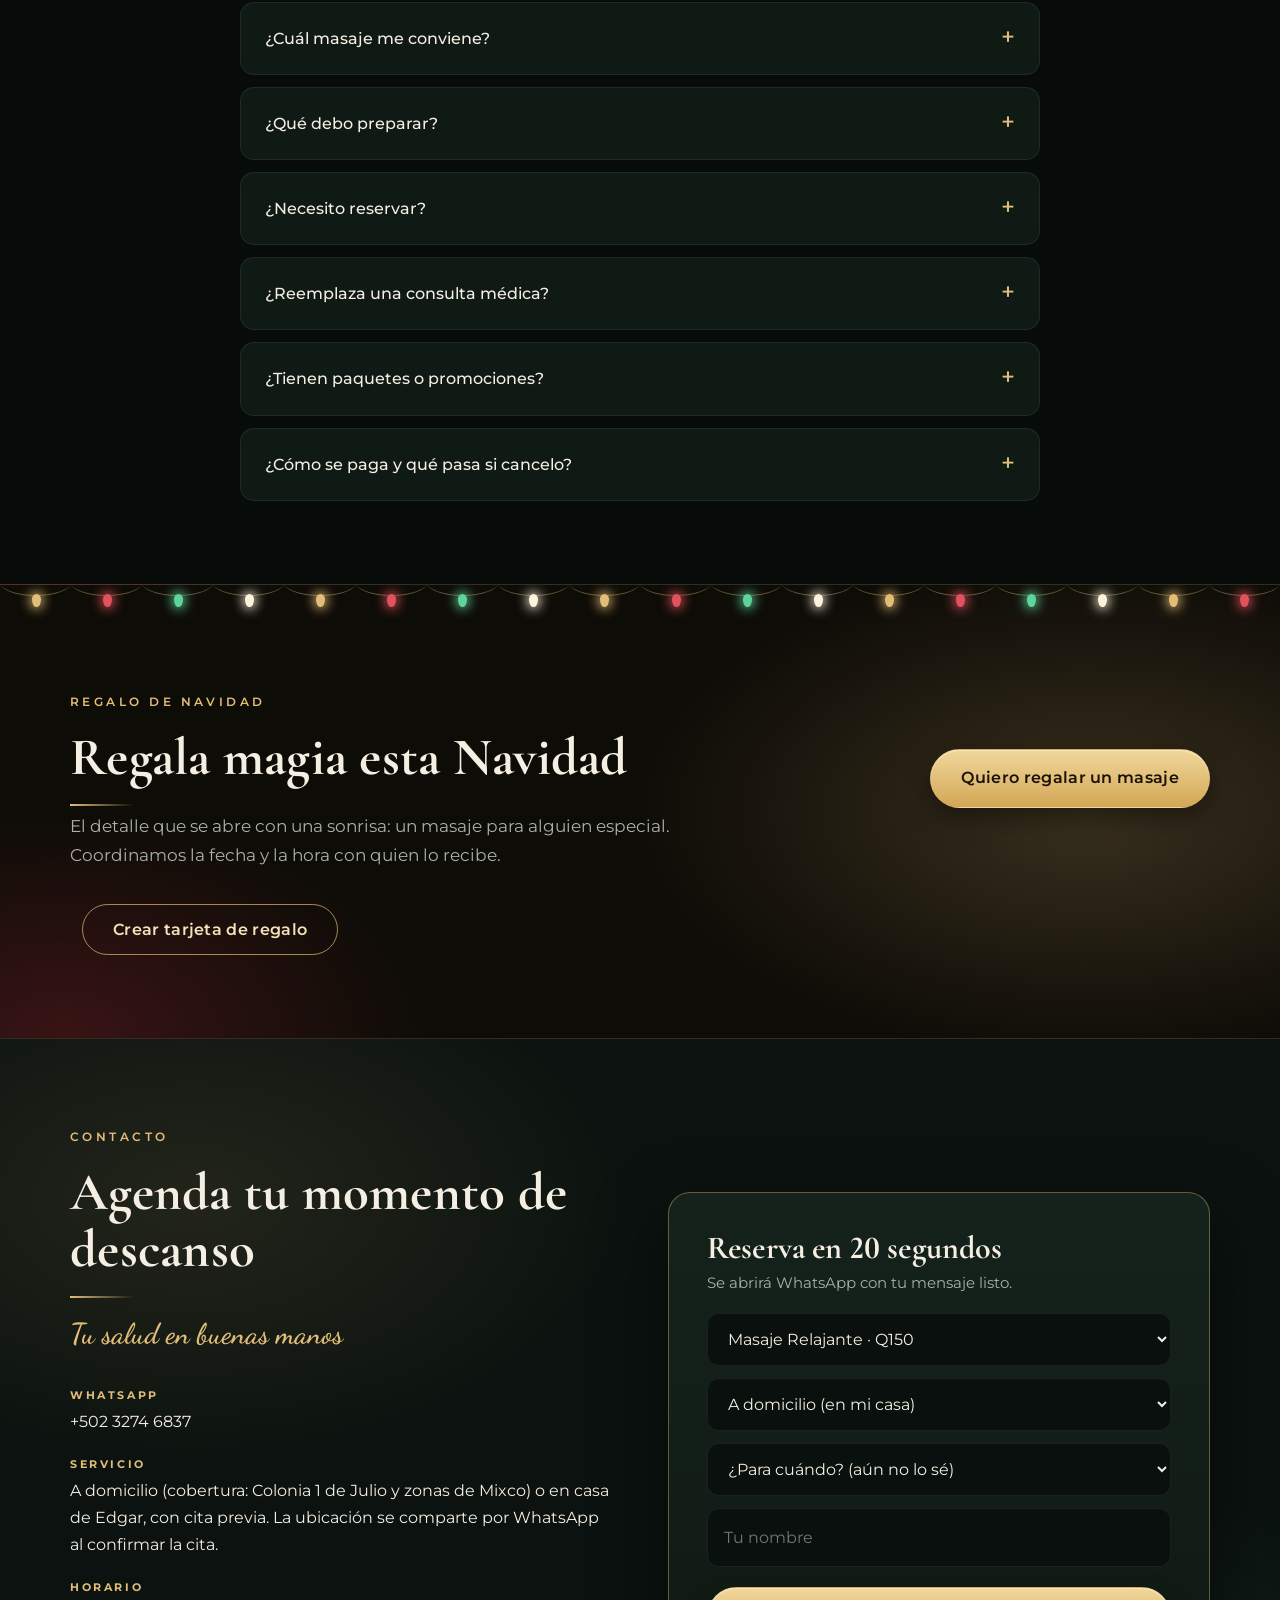
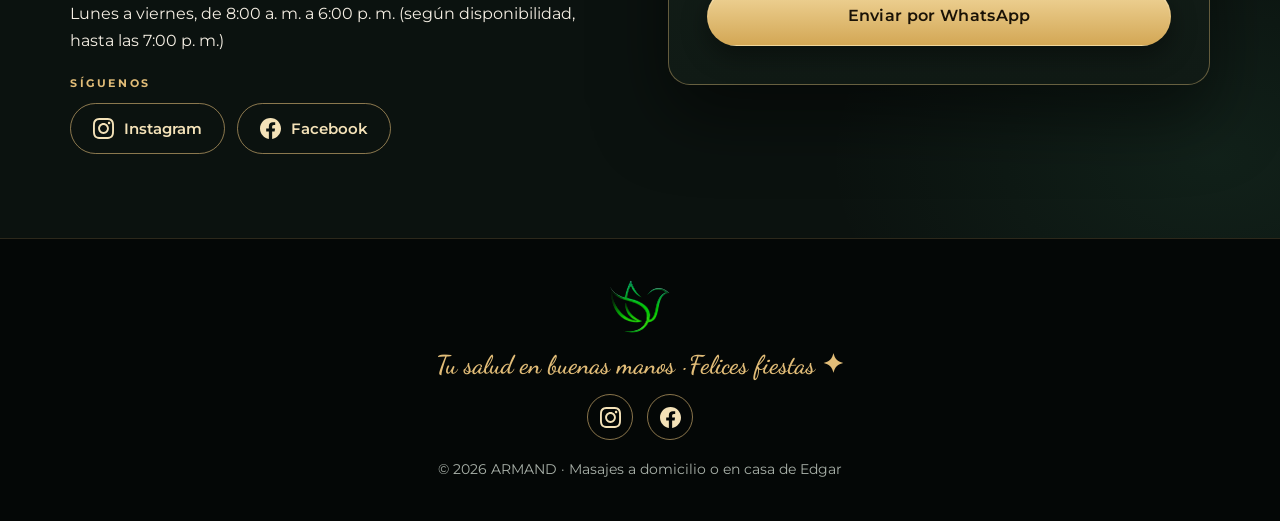
==== commit ea988626: "Analitica Umami activada y conteo de tarjeta de regalo y carta Co-Authored-By: Claude Sonnet 5.5 <no" ====
--- a/index.html
+++ b/index.html
@@ -619,8 +619,8 @@
   ],
   // Medición de visitas y clics (opcional). Ver GUIA-EDGAR.md.
   analitica: {
-    umamiSrc: "",     // ej: "https://cloud.umami.is/script.js"
-    umamiId: "",      // ID del sitio en Umami
+    umamiSrc: "https://cloud.umami.is/script.js",
+    umamiId: "8b92b81f-987e-4353-8a2c-7db25f7a3025",      // ID del sitio en Umami (cuenta de ARMAND)
     clarityId: ""     // ID del proyecto en Microsoft Clarity
   },
   servicios: [
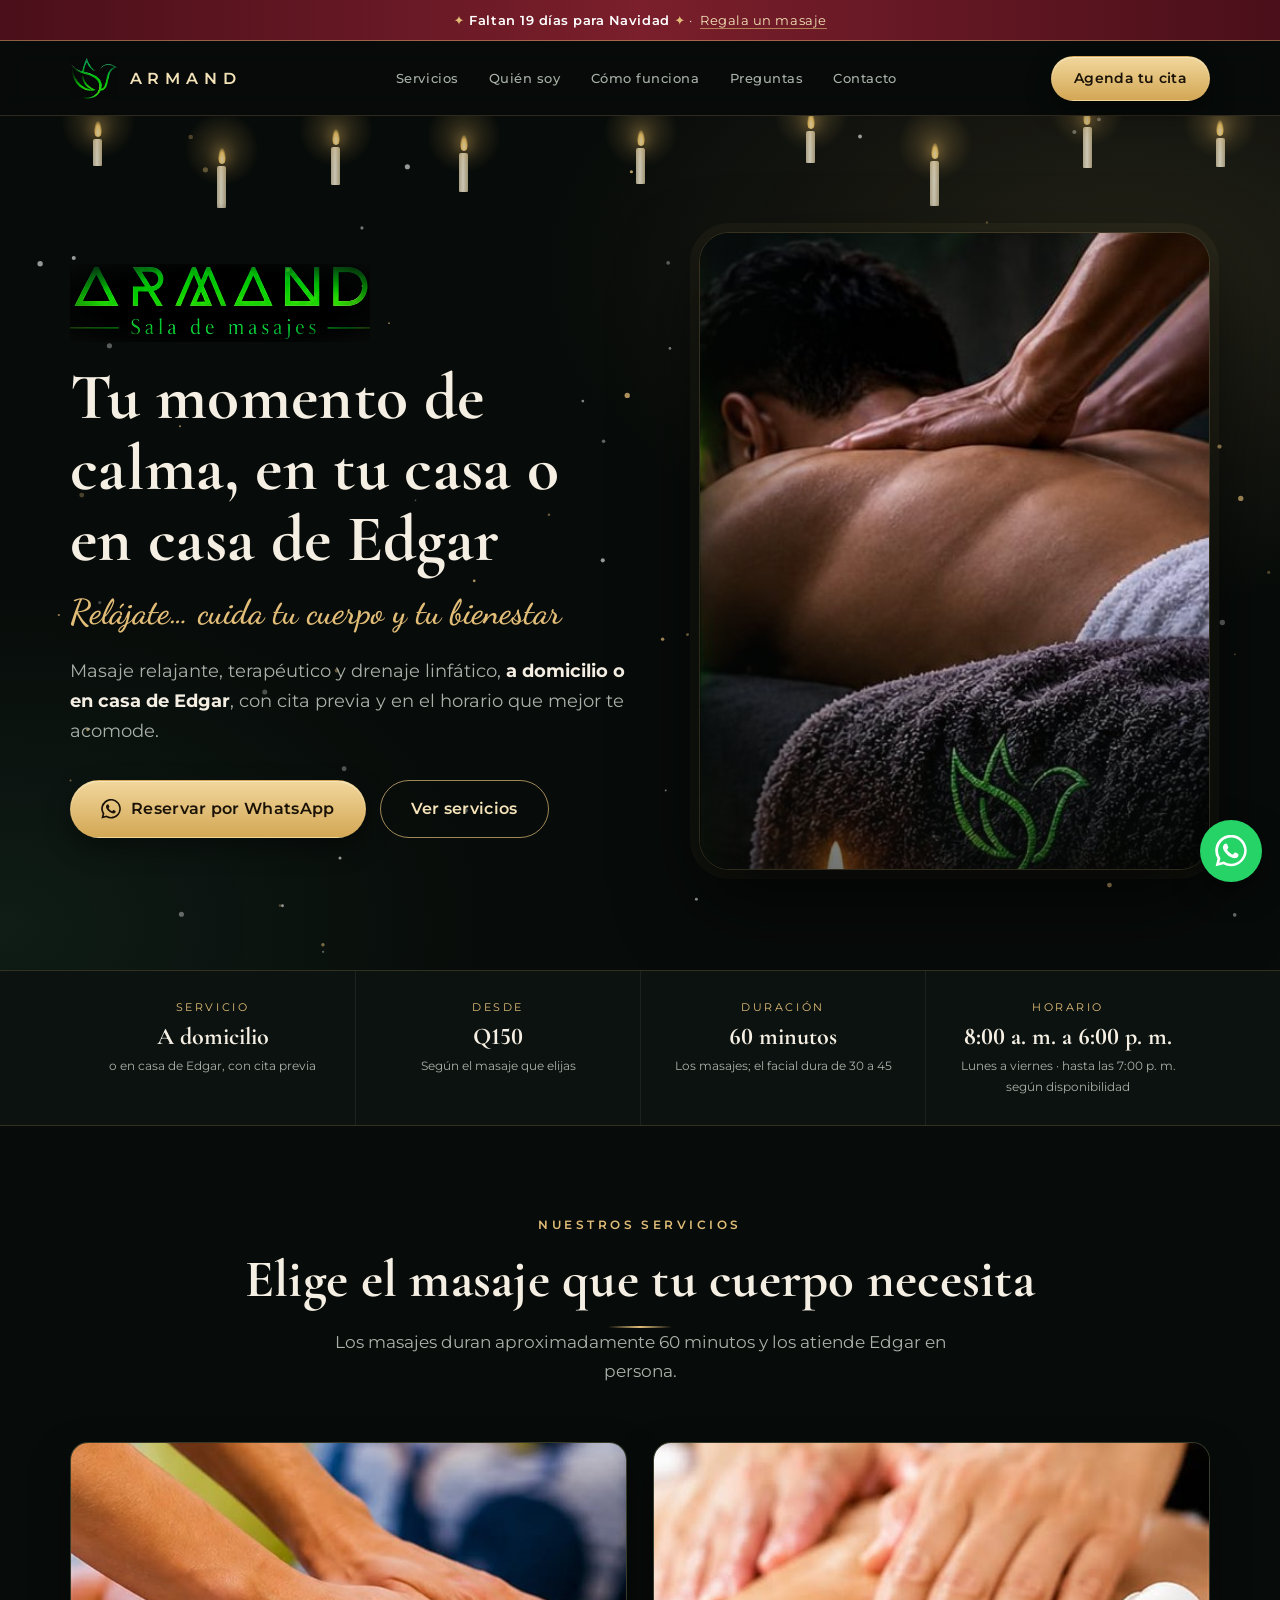
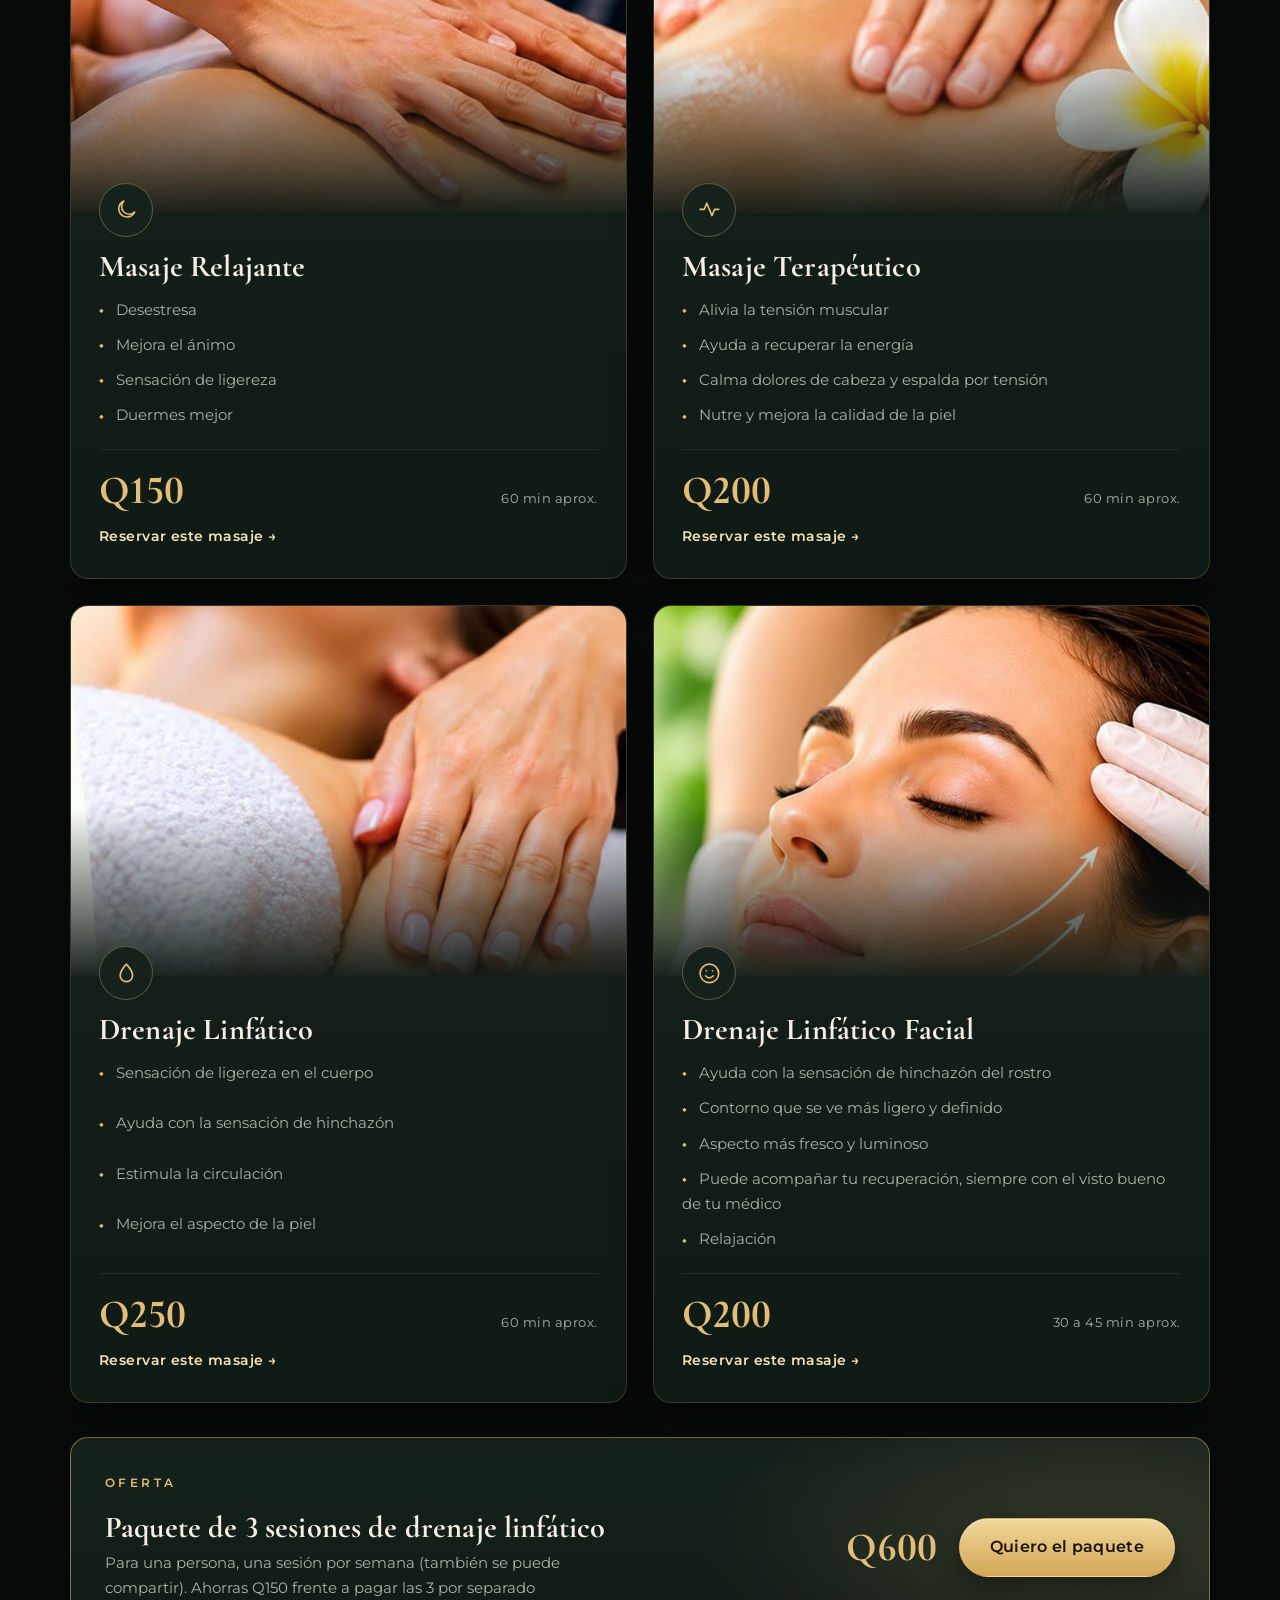
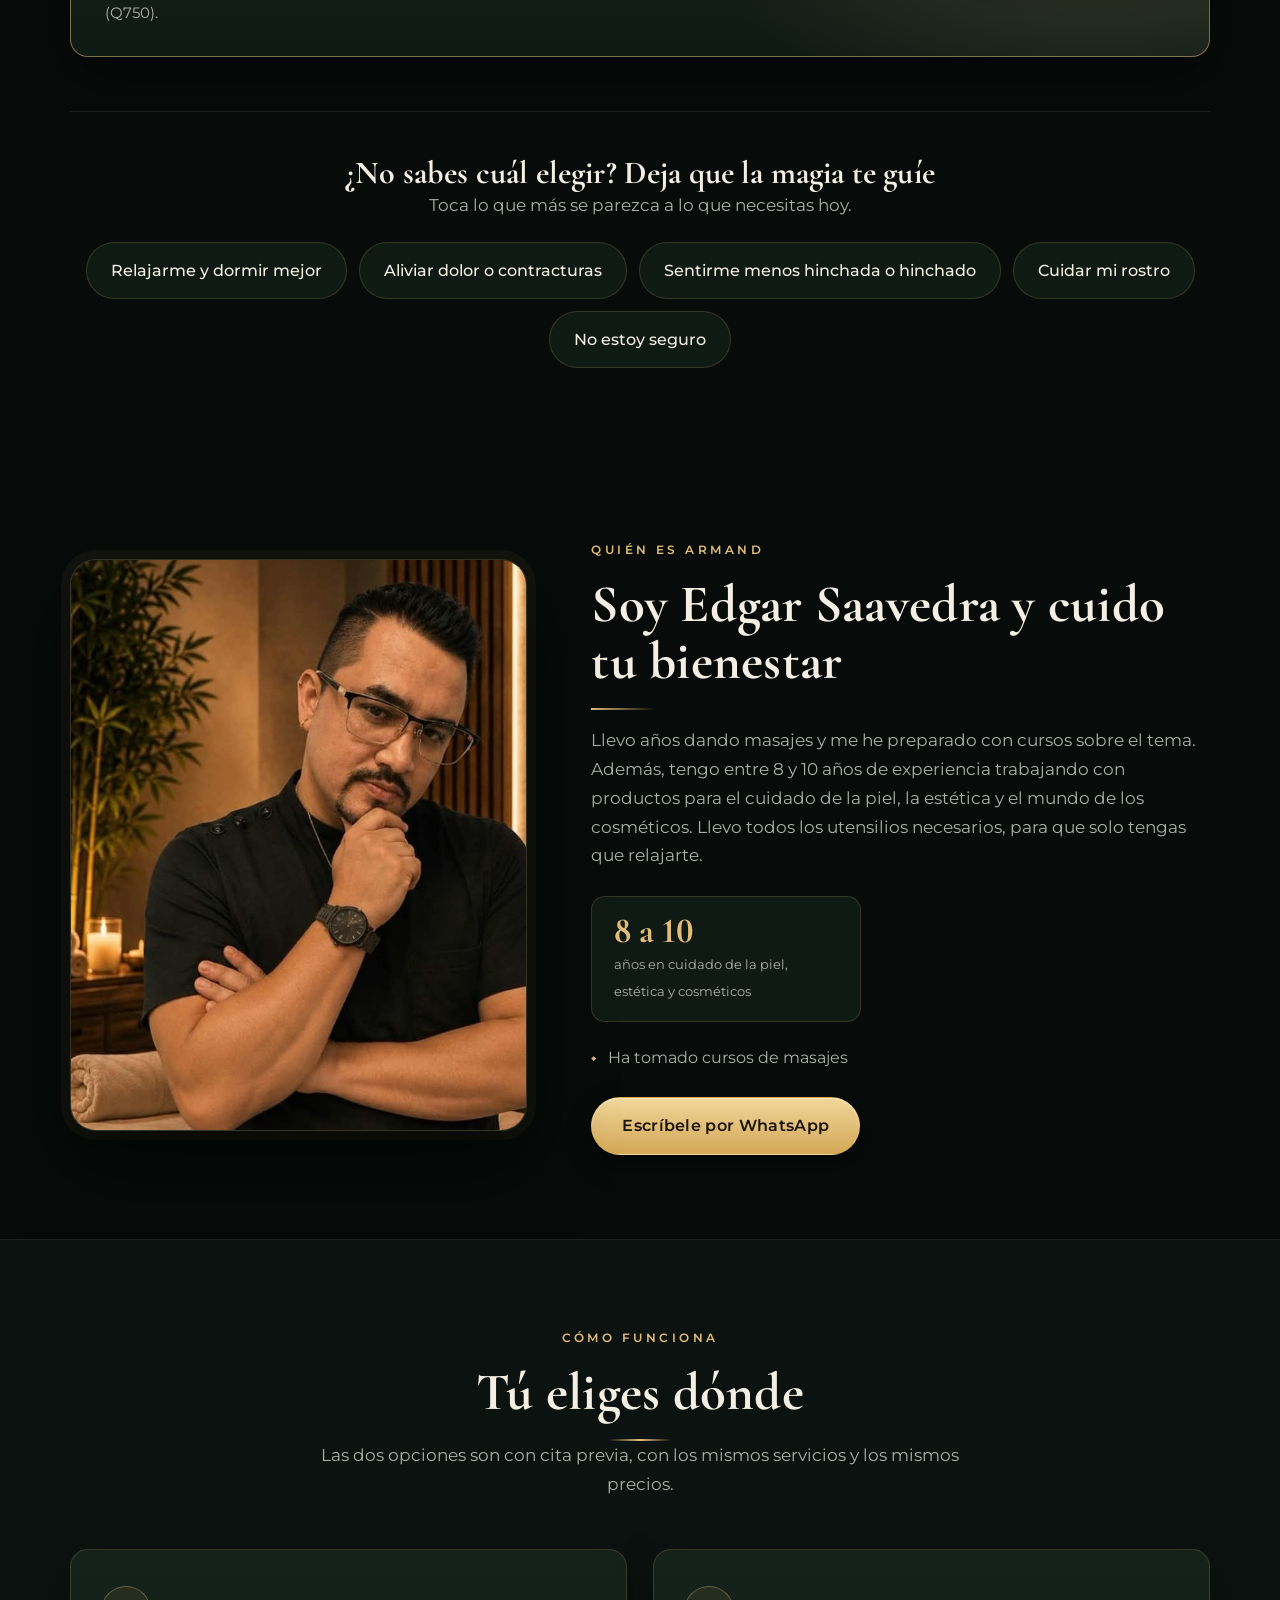
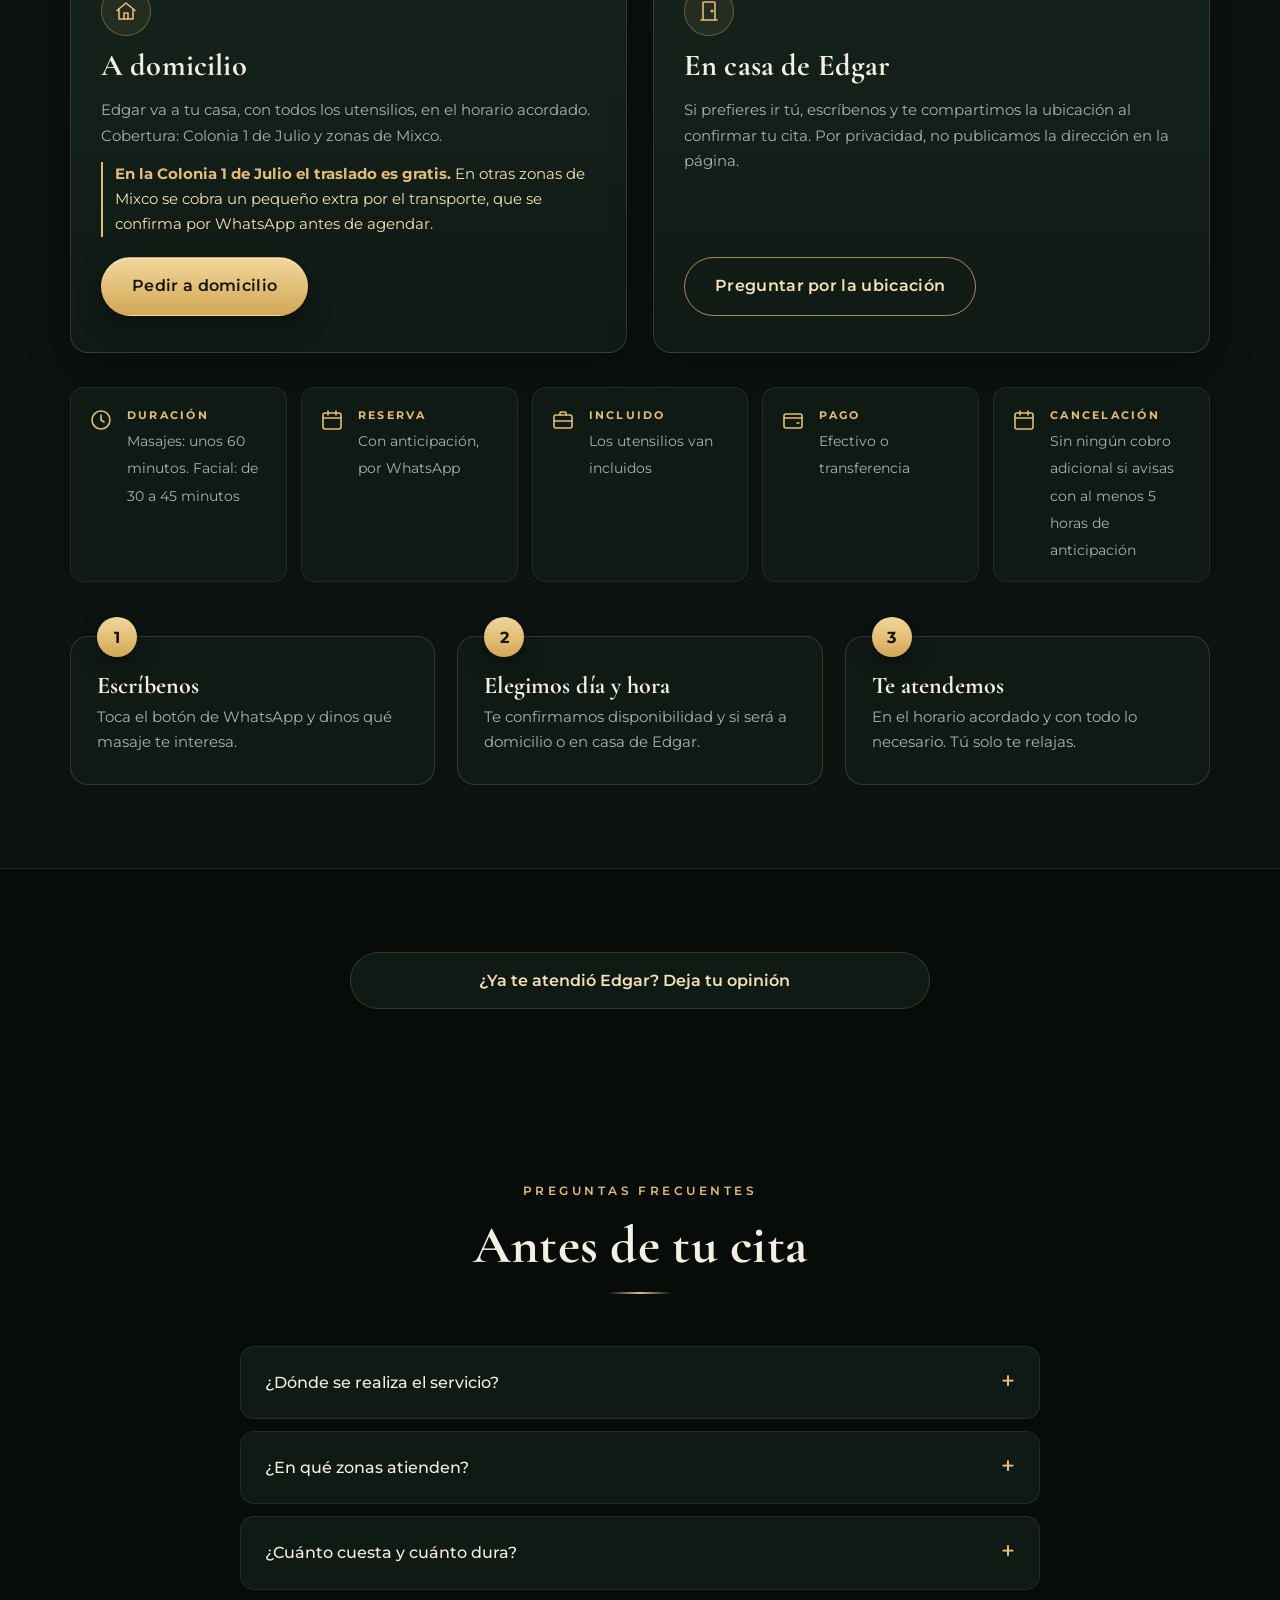
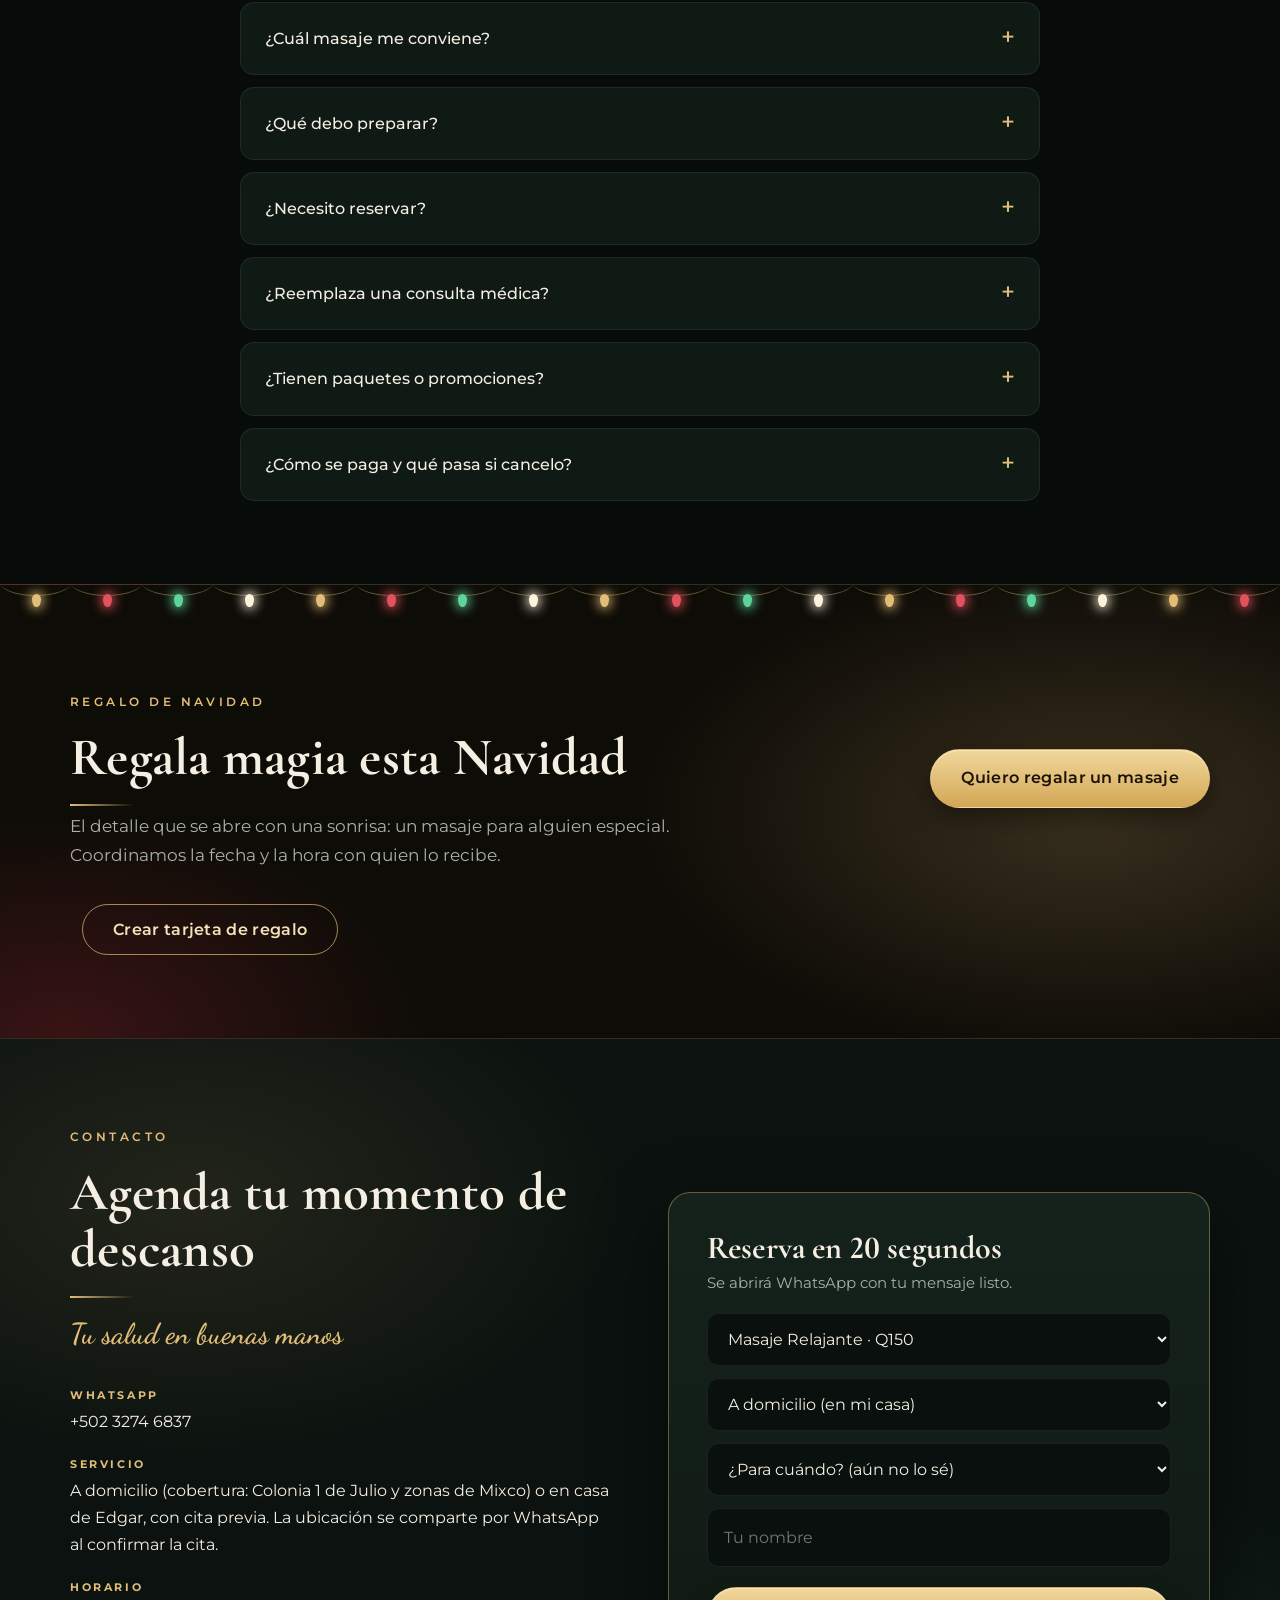
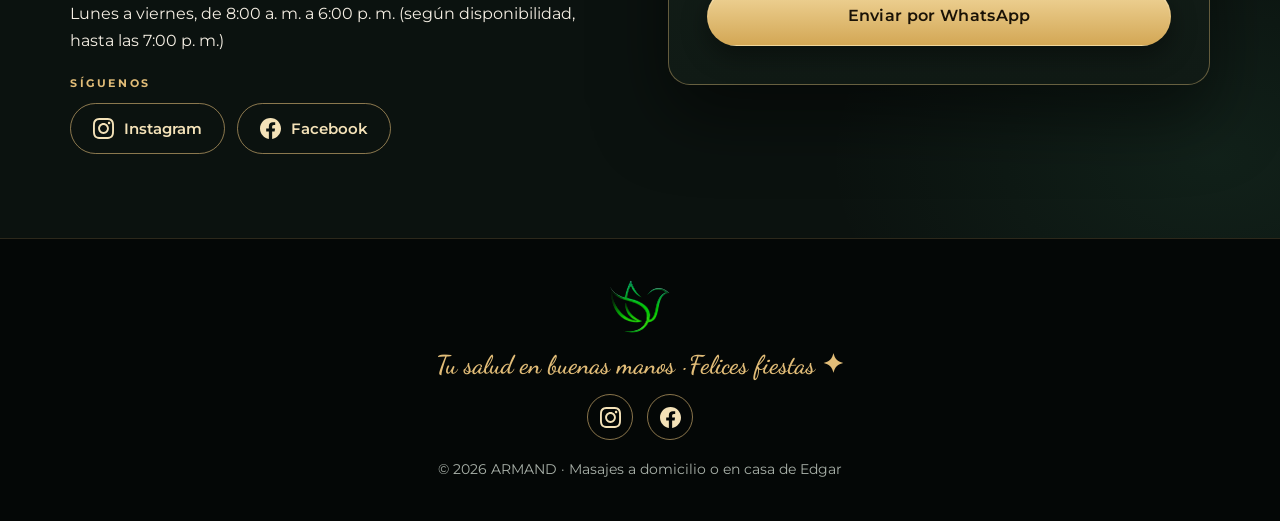
==== commit 81a21be9: "Clarity activado Co-Authored-By: Claude Sonnet 5.5 <noreply@anthropic.com>" ====
--- a/index.html
+++ b/index.html
@@ -621,7 +621,7 @@
   analitica: {
     umamiSrc: "https://cloud.umami.is/script.js",
     umamiId: "8b92b81f-987e-4353-8a2c-7db25f7a3025",      // ID del sitio en Umami (cuenta de ARMAND)
-    clarityId: ""     // ID del proyecto en Microsoft Clarity
+    clarityId: "zkbidn00dc"     // ID del proyecto en Microsoft Clarity (cuenta de ARMAND)
   },
   servicios: [
     { icono:"luna", nombre:"Masaje Relajante", precio:"Q150", duracion:"60 min aprox.", foto:"fotos/relajante-foto.jpg", pos:"50% 50%", alt:"Manos de Edgar en un masaje relajante de espalda",
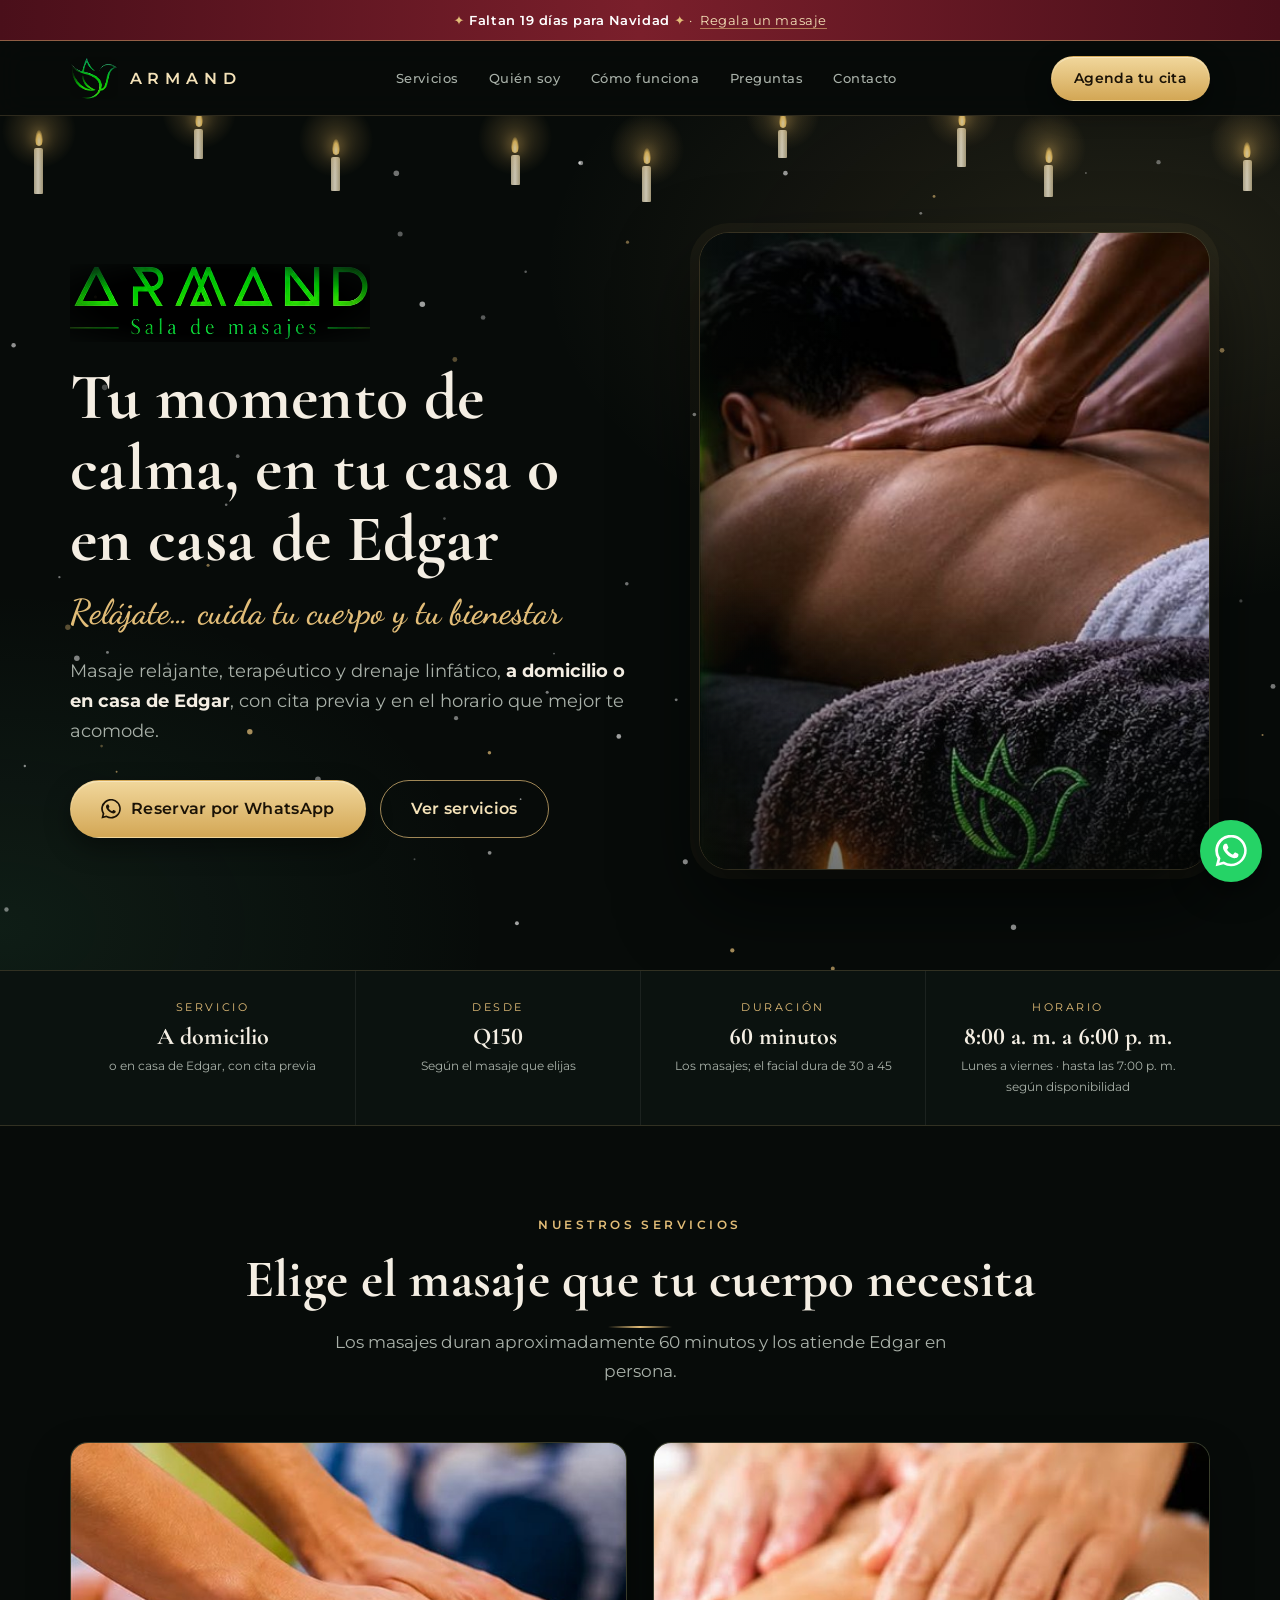
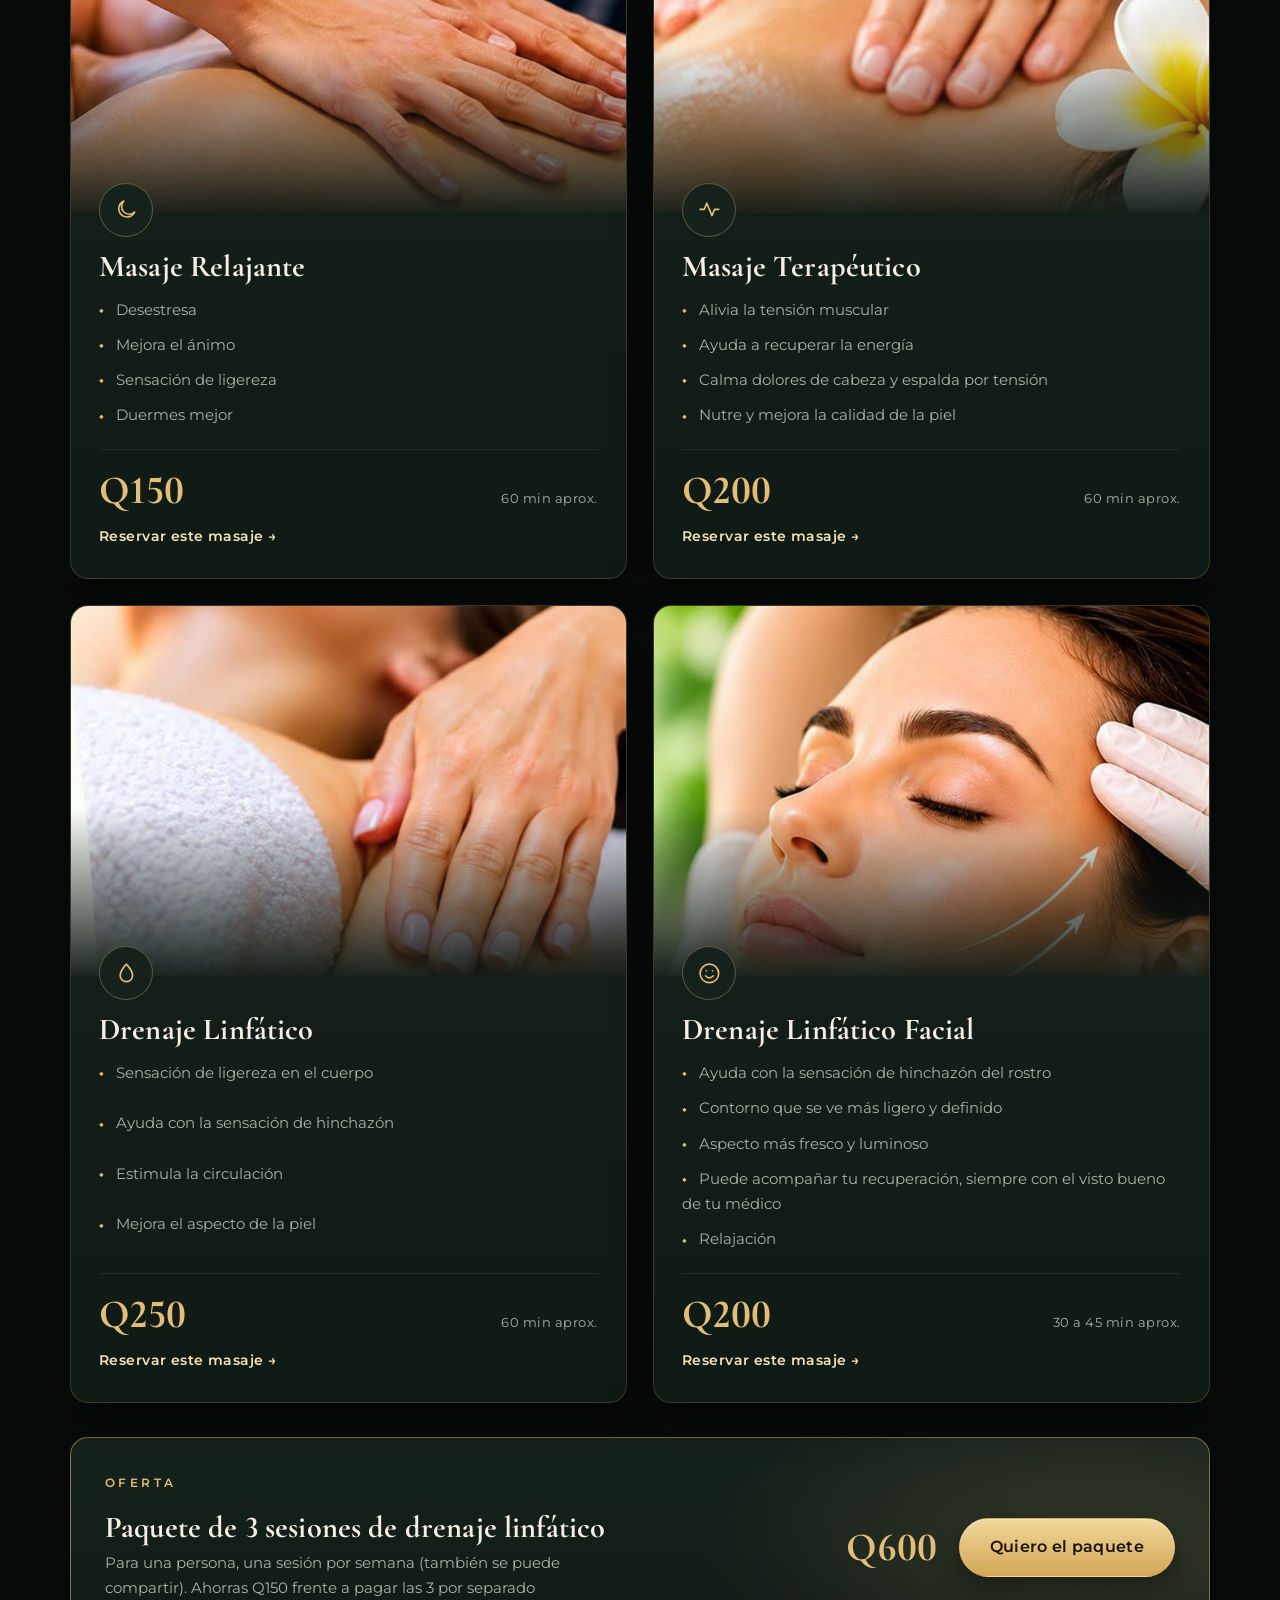
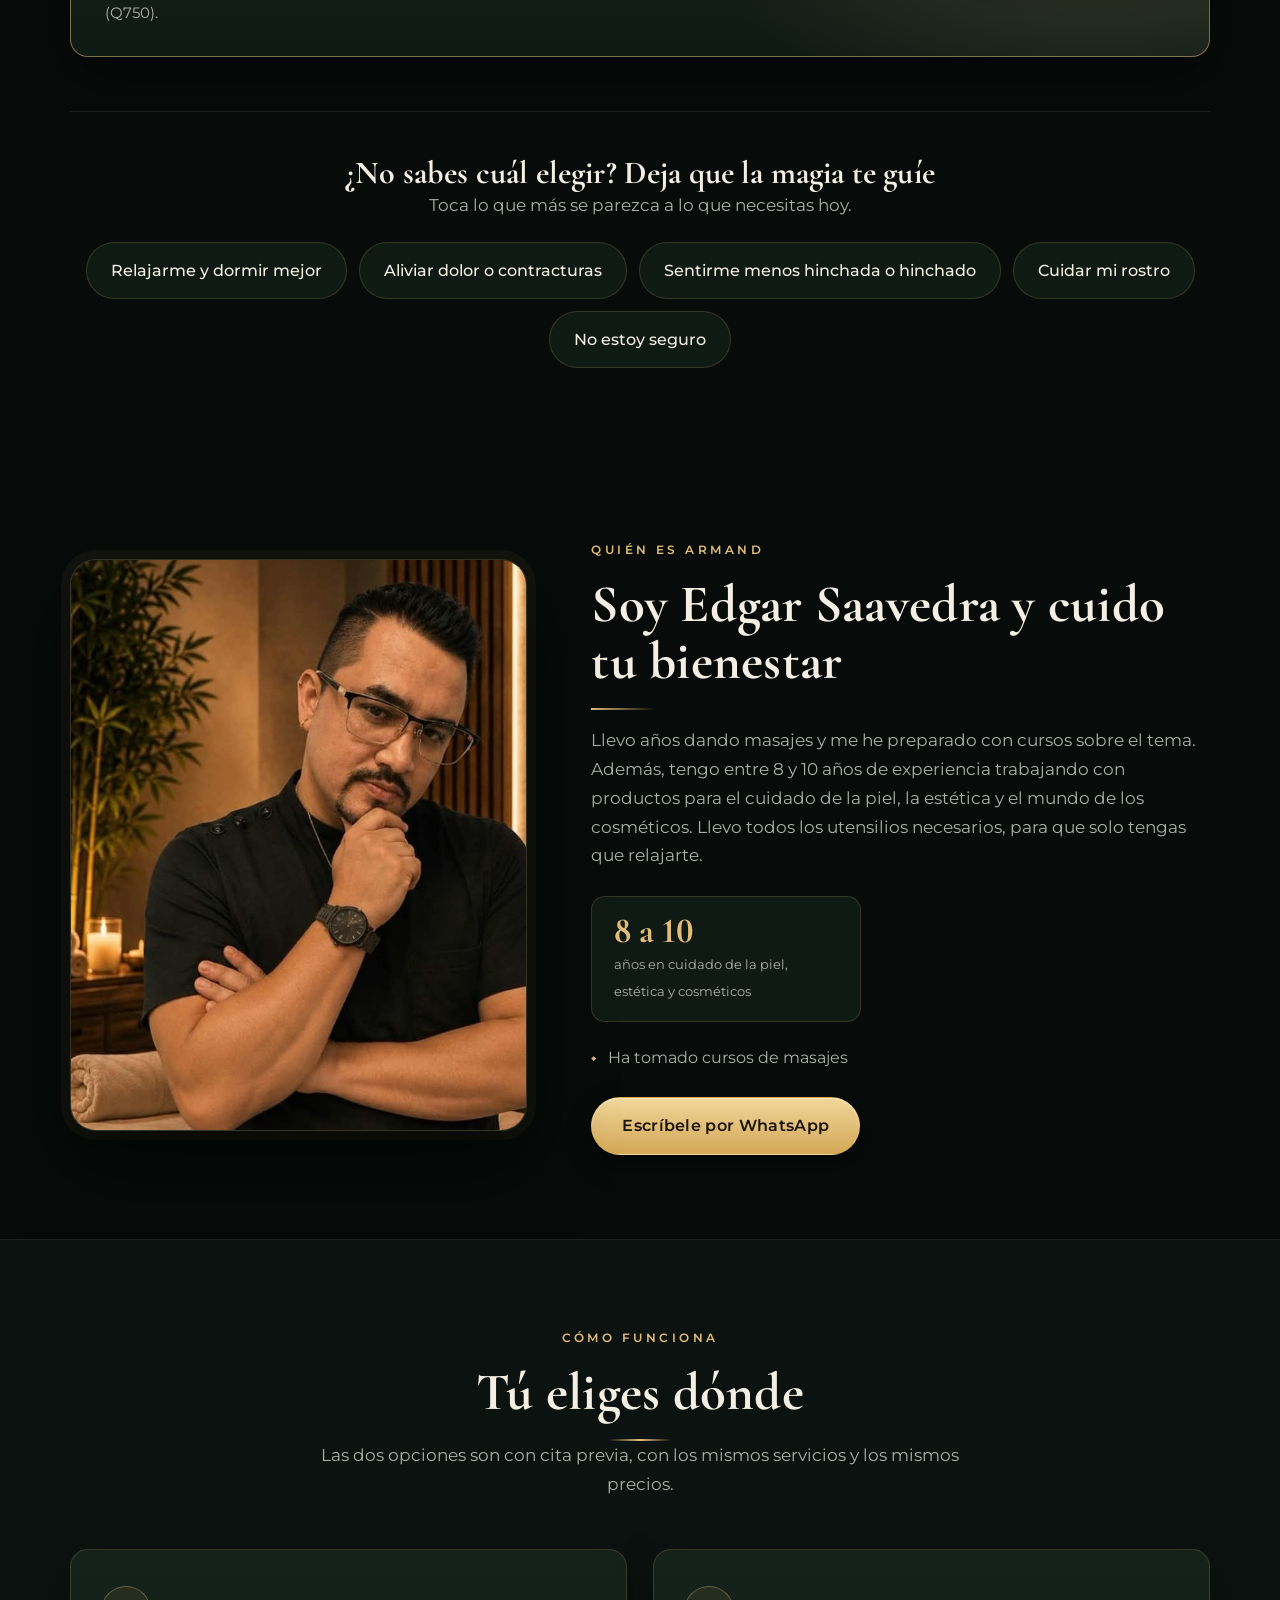
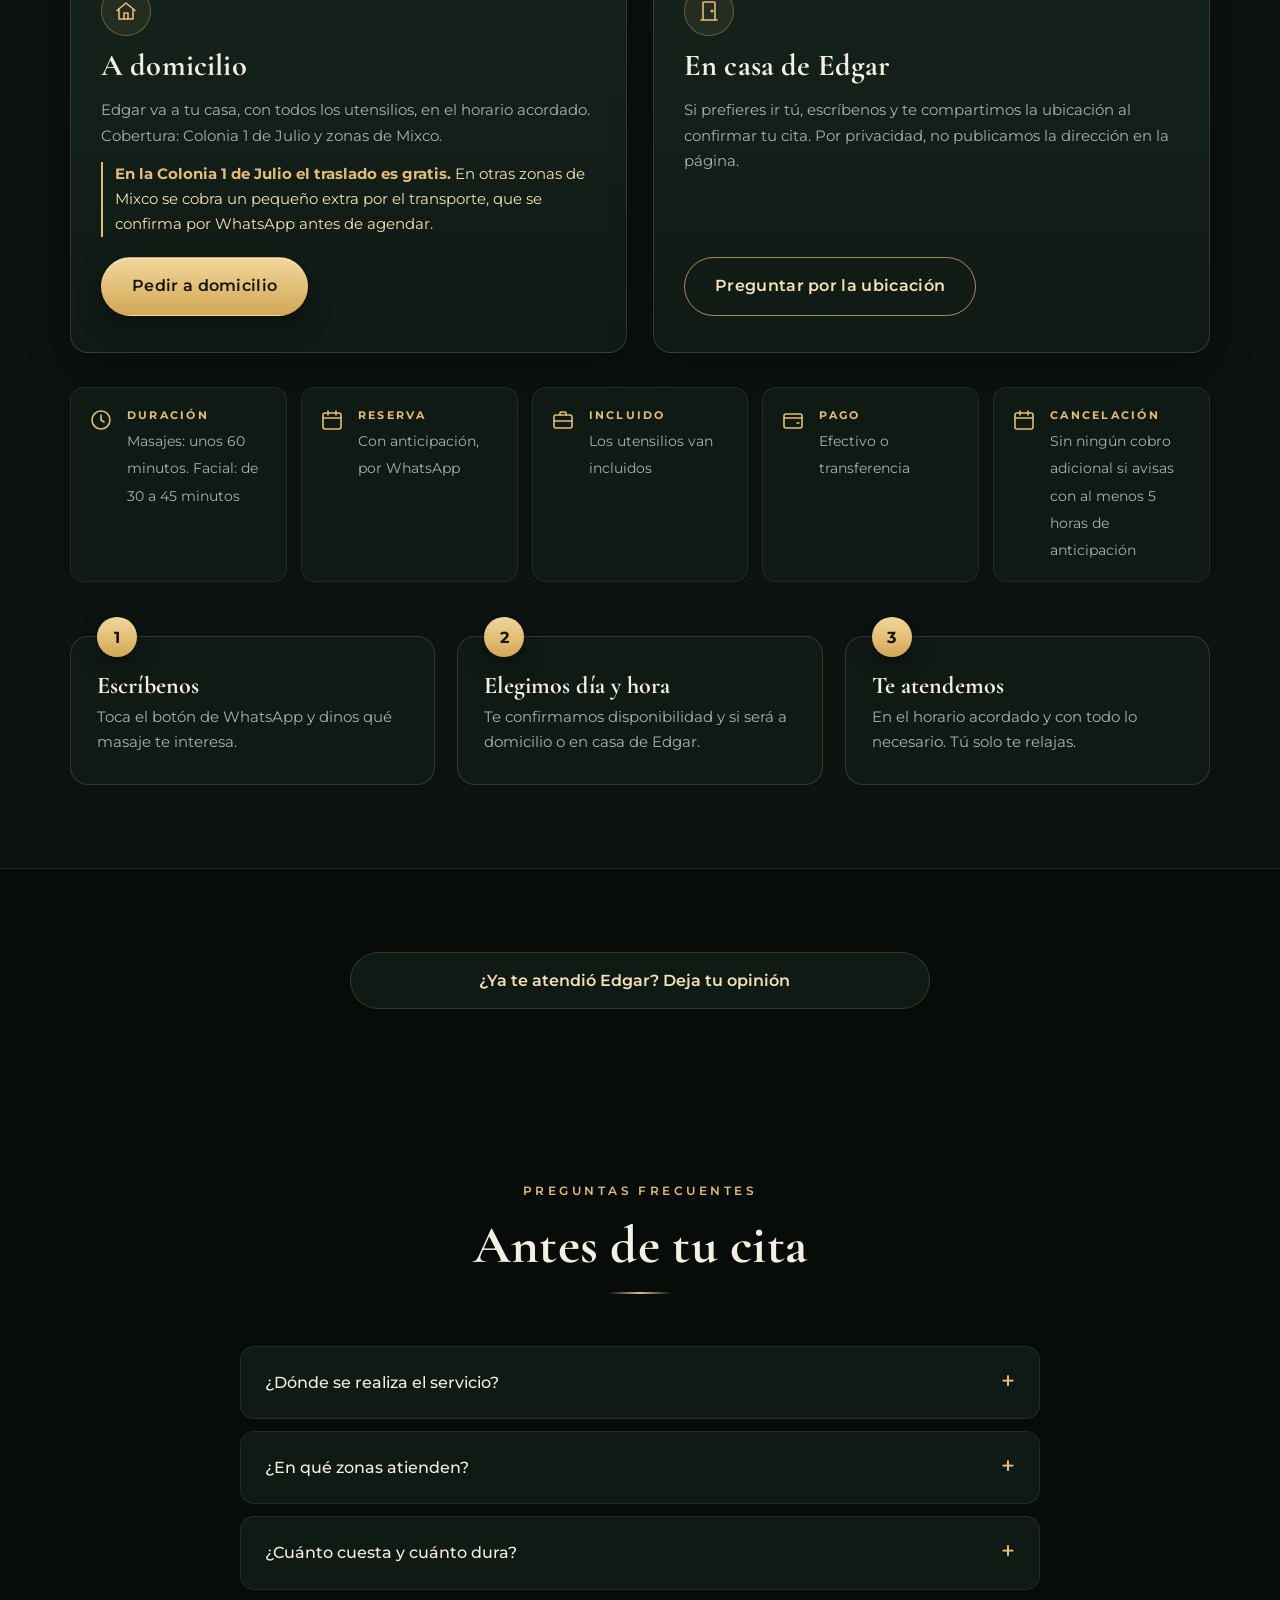
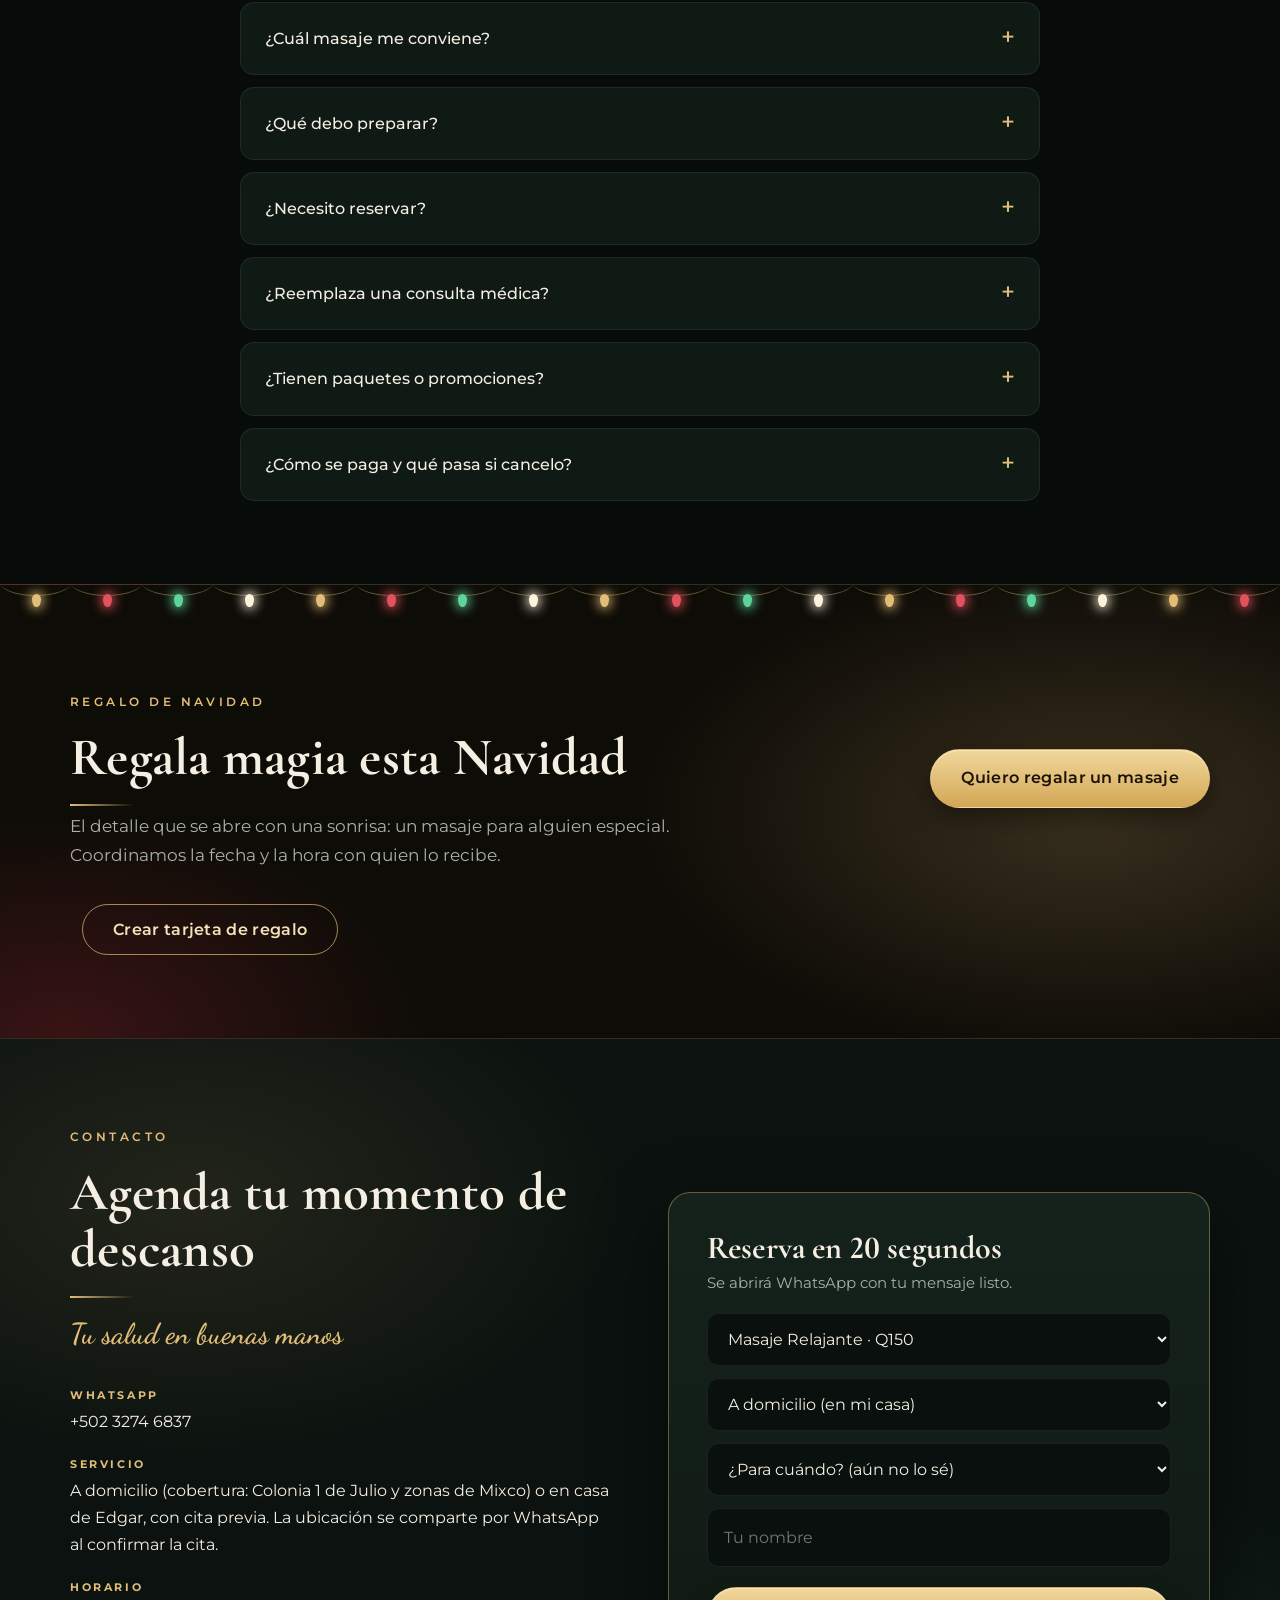
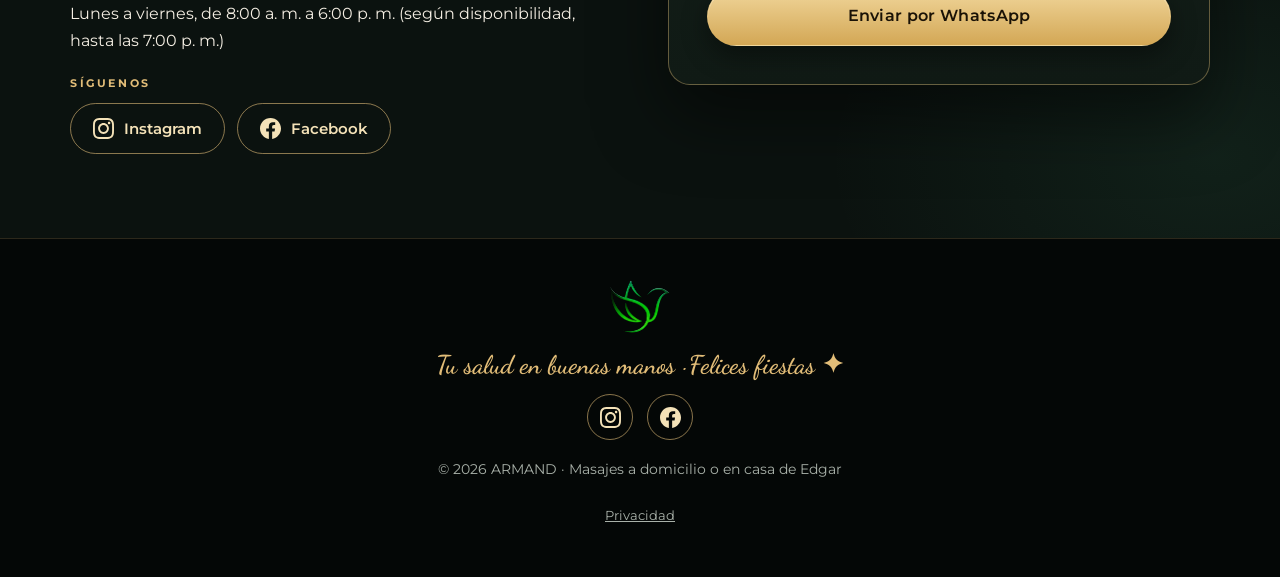
==== commit be333e82: "Aviso de privacidad y casilla para ocultar nombre en opiniones Co-Authored-By: Claude Sonnet 5.5 <no" ====
--- a/index.html
+++ b/index.html
@@ -498,6 +498,7 @@
             </div>
           </fieldset>
           <label class="campo">Tu nombre (opcional)<input type="text" name="nombre" maxlength="60" autocomplete="given-name"></label>
+          <label class="check"><input type="checkbox" name="ocultar_nombre" value="si"><span>Prefiero que mi nombre no aparezca en la página</span></label>
           <label class="campo">Tu comentario<textarea name="comentario" rows="4" maxlength="600" placeholder="Cuéntanos cómo fue tu experiencia"></textarea></label>
           <button class="btn btn-neon" type="submit" id="resEnviar">Enviar mi opinión</button>
           <p id="resMsg" role="status" aria-live="polite"></p>
@@ -577,8 +578,20 @@
     <span class="script">Tu salud en buenas manos</span>
     <div class="redes-pie" id="redesPie"></div>
     © <span id="anio"></span> ARMAND · Masajes a domicilio o en casa de Edgar
+    <div><button type="button" class="link-priv" id="abrePriv">Privacidad</button></div>
   </div>
 </footer>
+
+<dialog id="priv" class="priv" aria-labelledby="privT">
+  <div class="priv-caja">
+    <h2 id="privT">Privacidad</h2>
+    <p><b>Qué medimos.</b> Para saber qué partes de la página sirven, usamos dos herramientas: Umami, que cuenta visitas y toques en botones sin guardar datos personales, y Microsoft Clarity, que graba de forma anónima cómo se mueve la gente por la página, sin ver lo que escribes en los campos. Clarity usa cookies propias para eso.</p>
+    <p><b>Lo que tú nos escribes.</b> Si dejas una opinión, llega por correo al negocio mediante Formspree. Usamos tu nombre y tu comentario solo para mostrar tu opinión, y nada más. Si prefieres que tu nombre no aparezca, marca la casilla del formulario.</p>
+    <p><b>WhatsApp.</b> Al tocar "Reservar", se abre tu WhatsApp con un mensaje ya escrito. La conversación queda entre tú y Edgar.</p>
+    <p><b>Tus datos.</b> No vendemos ni compartimos información personal. Para pedir que borremos una opinión o cualquier dato tuyo, escríbenos por WhatsApp.</p>
+    <button type="button" class="btn btn-neon" id="cierraPriv">Entendido</button>
+  </div>
+</dialog>
 
 <div class="barra-movil"><small><b>Desde Q150</b>Reserva por WhatsApp</small><a class="btn btn-neon wa-link" href="#">Reservar</a></div>
 
--- a/magia.css
+++ b/magia.css
@@ -93,3 +93,16 @@
 .carta.abre .carta-sello{transform:scale(1.9) rotate(18deg);opacity:0;animation:none;pointer-events:none}
 .carta.abre .carta-papel{opacity:1;transform:none}
 .carta.abre .carta-sobre,.carta.abre .carta-pista,.carta.abre .carta-saltar{opacity:0;transition:opacity .4s}
+
+/* Privacidad y casilla del formulario */
+.link-priv{margin-top:14px;background:none;border:0;font:inherit;font-size:.8rem;color:var(--suave);text-decoration:underline;cursor:pointer;padding:10px 14px}
+.link-priv:hover{color:var(--oro-claro)}
+.priv{border:1px solid var(--linea);border-radius:20px;background:#0c1511;color:var(--texto);padding:0;max-width:min(92vw,560px);width:100%;margin:auto;box-shadow:0 30px 80px rgba(0,0,0,.7)}
+.priv::backdrop{background:rgba(0,0,0,.72);backdrop-filter:blur(3px)}
+.priv-caja{padding:clamp(22px,5vw,34px);max-height:86vh;overflow:auto;text-align:left}
+.priv h2{font-family:var(--serif);font-size:1.9rem;color:var(--oro-claro);margin-bottom:14px}
+.priv p{font-size:.92rem;line-height:1.65;color:var(--suave);margin-bottom:14px}
+.priv p b{color:var(--texto);font-weight:600}
+.priv .btn{margin-top:6px;position:relative!important;inset:auto!important;display:flex;width:100%;justify-content:center;padding:15px 32px;white-space:nowrap}
+.check{display:flex;gap:10px;align-items:flex-start;font-size:.86rem;color:var(--suave);cursor:pointer;line-height:1.4}
+.check input{width:20px;height:20px;margin-top:1px;accent-color:#e2bd78;flex:none}
